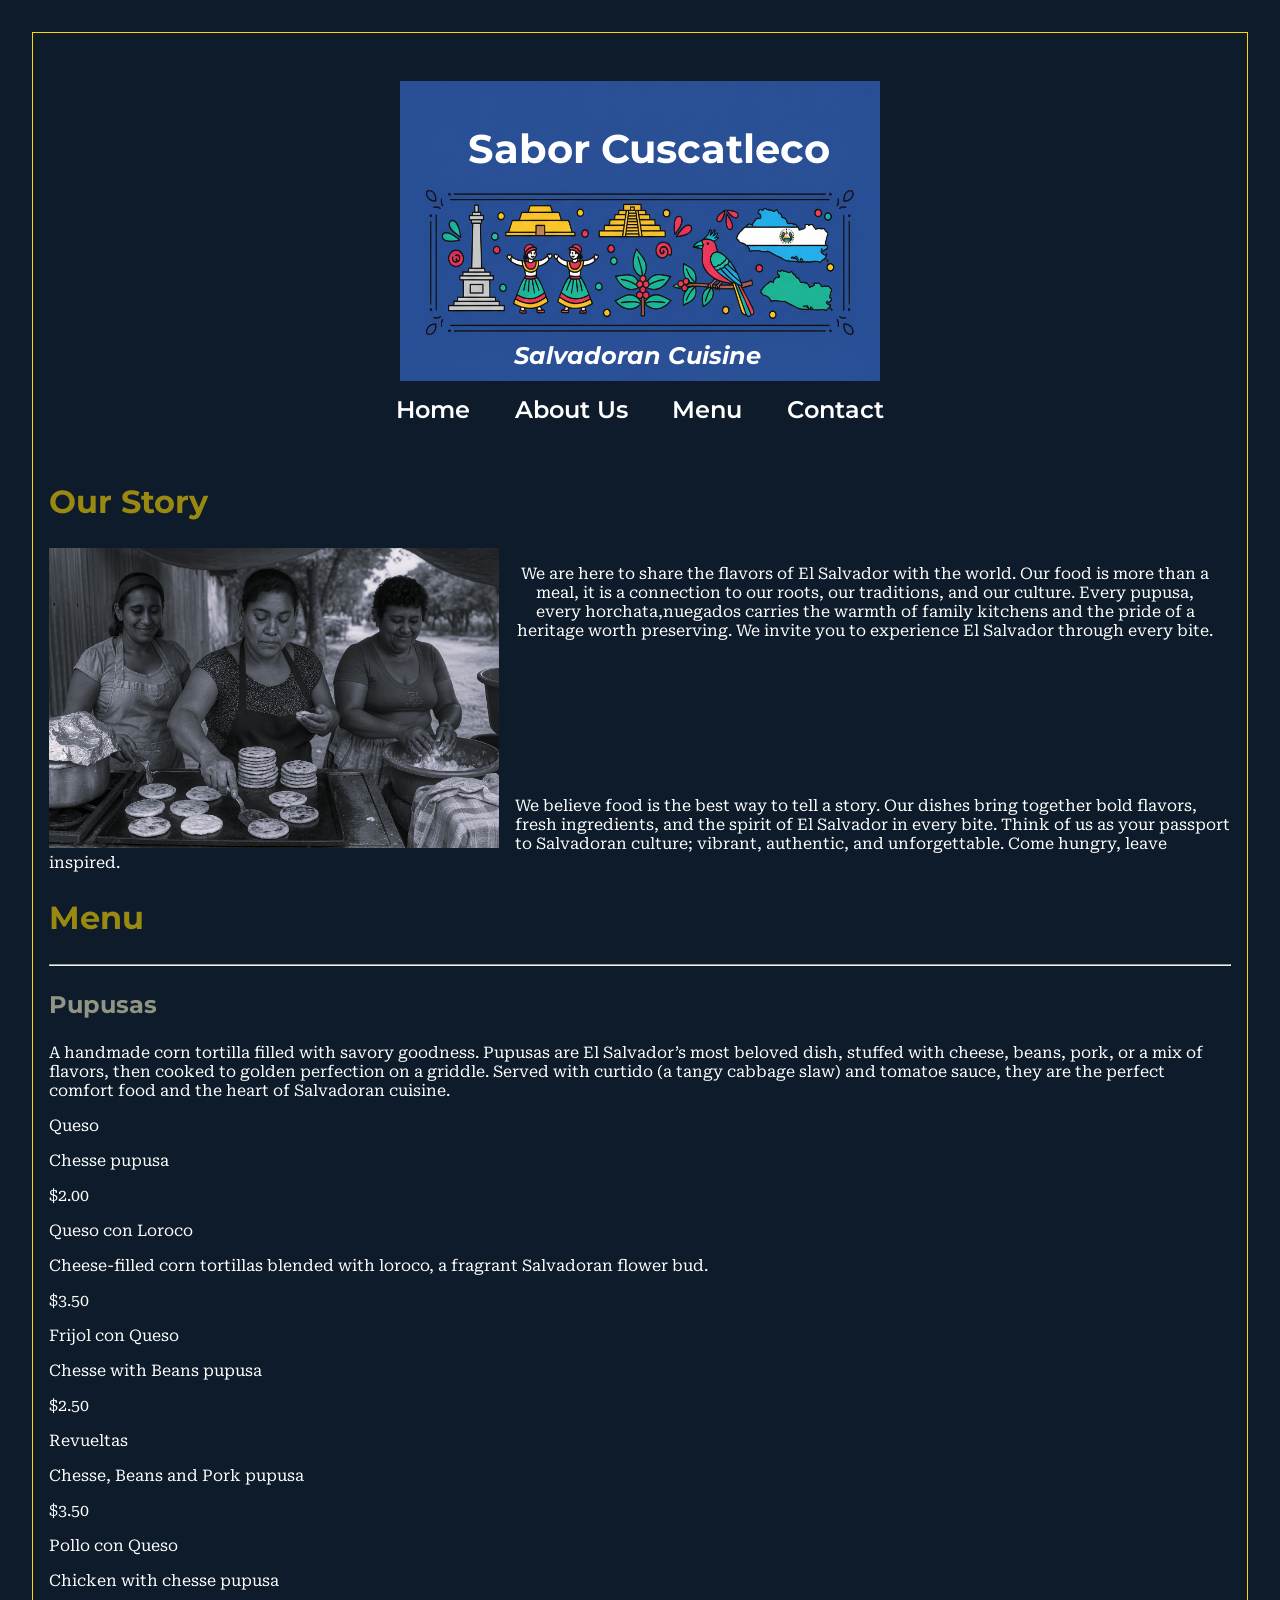
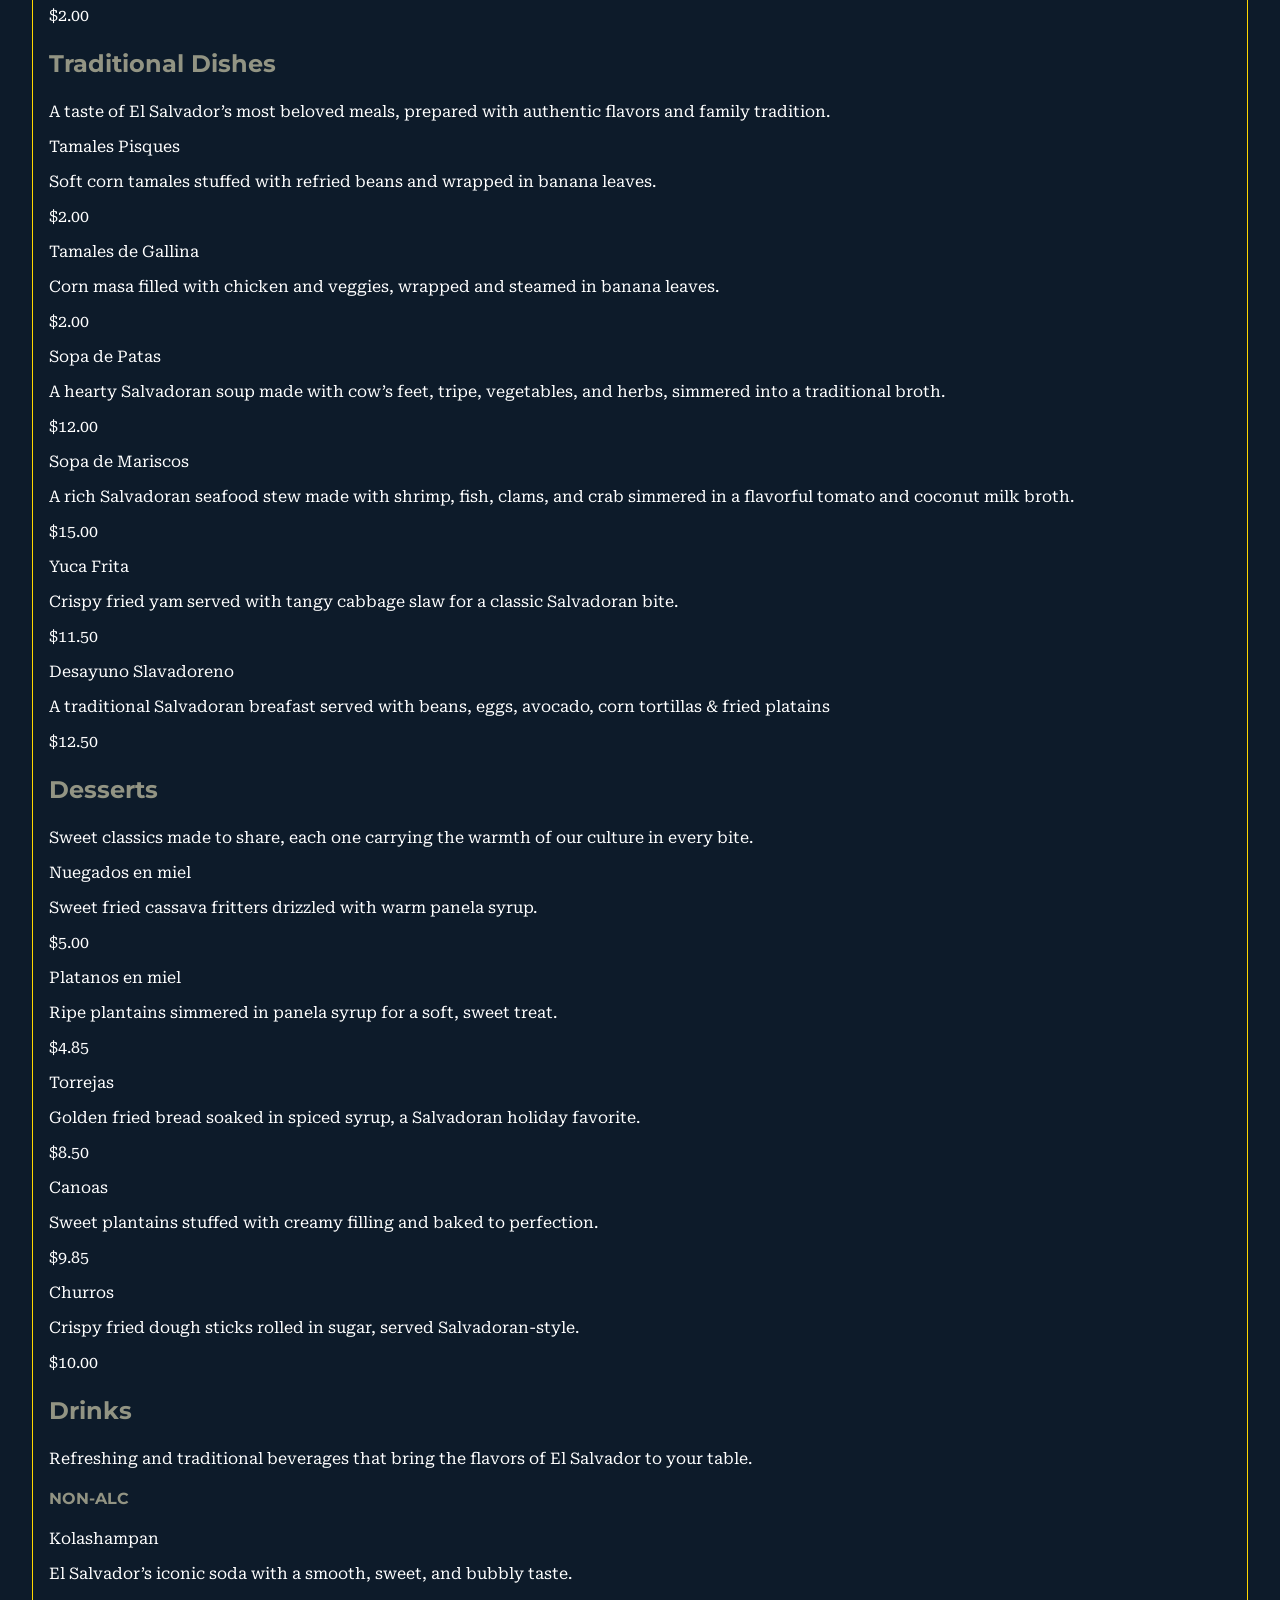
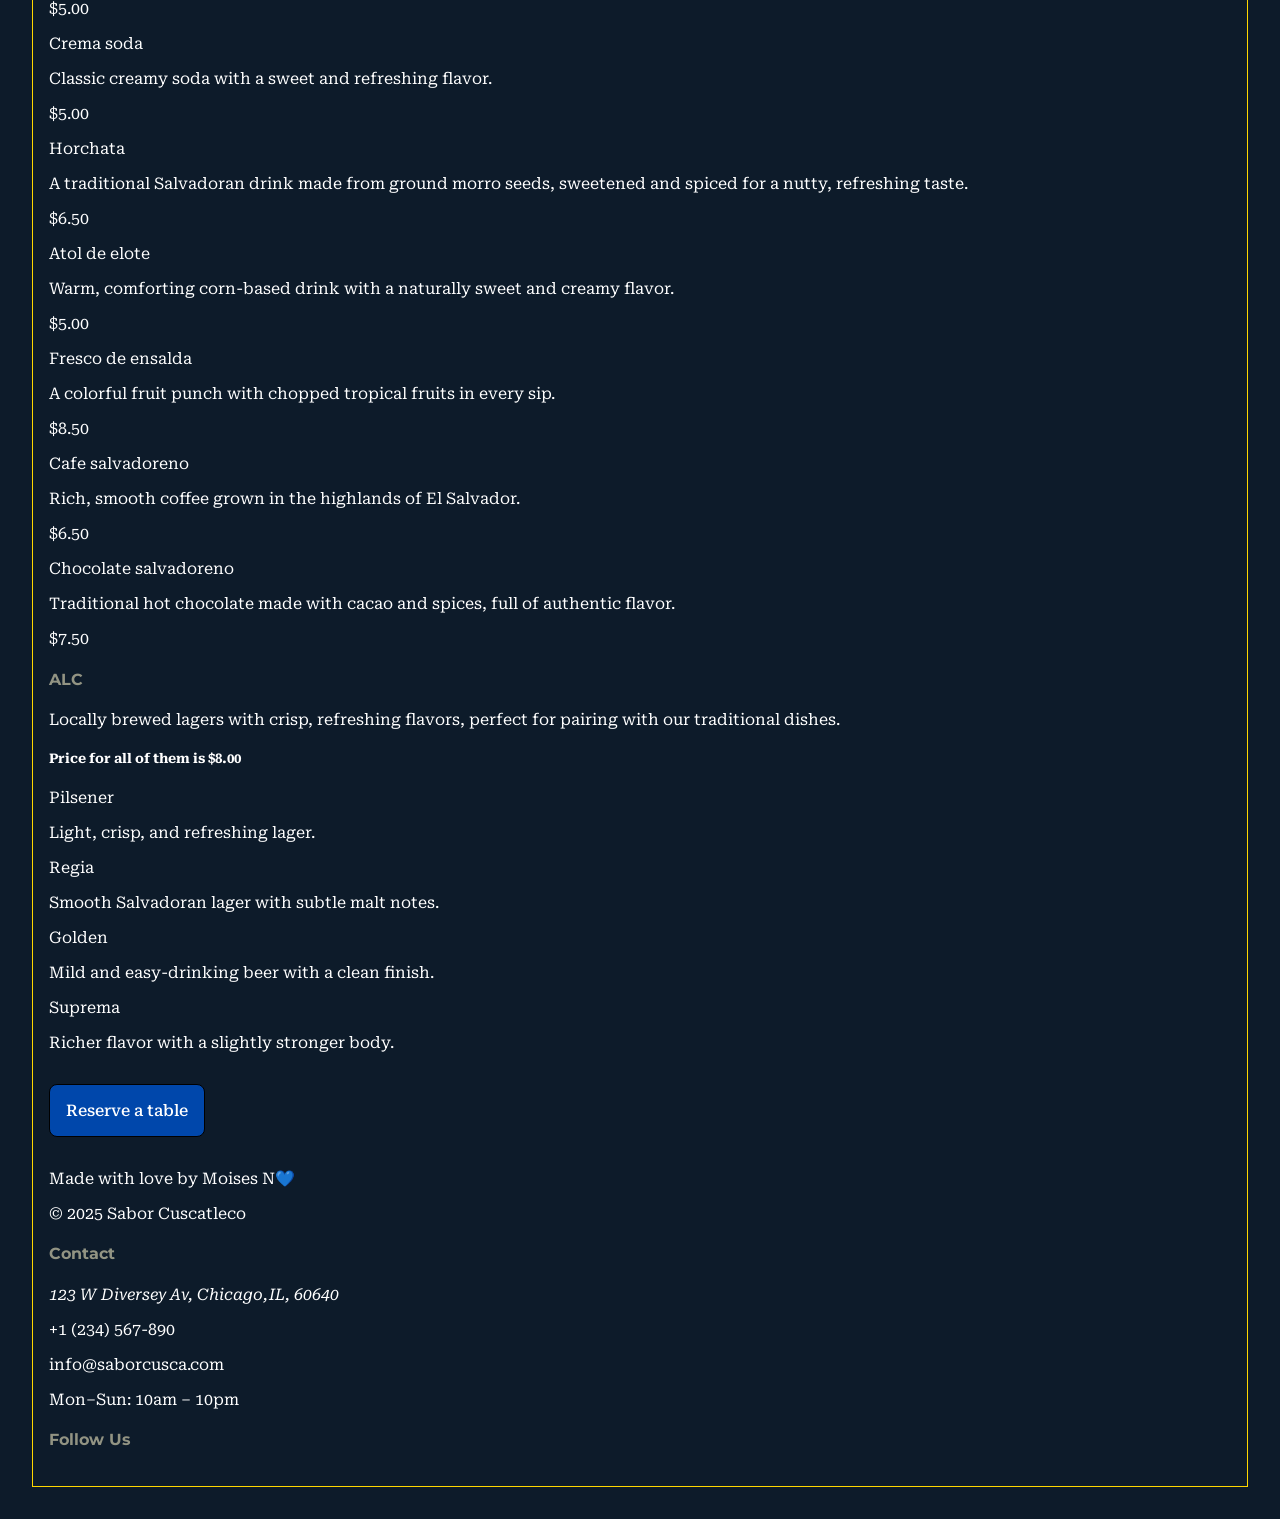
==== index.html @ 28a2294a "Styled border and changed heading colors and nav bar hover state." ====
<!DOCTYPE html>
<html lang="en">
  <head>
    <meta charset="UTF-8" />
    <meta name="viewport" content="width=device-width, initial-scale=1.0" />
    <title>Sabor Cuscatleco</title>
    <link rel="stylesheet" href="styles.css" />
    <link rel="icon" type="image/png" href="images/favicon.png" />
    <link rel="preconnect" href="https://fonts.googleapis.com" />
    <link rel="preconnect" href="https://fonts.gstatic.com" crossorigin />
    <link
      href="https://fonts.googleapis.com/css2?family=Montserrat:ital,wght@0,100..900;1,100..900&family=Roboto+Serif:ital,opsz,wght@0,8..144,100..900;1,8..144,100..900&display=swap"
      rel="stylesheet"
    />
  </head>
  <body>
    <div class="border">
      <header>
        <img src="images\motif.png" alt="img banner" class="main-pic" />
        <h1>Sabor Cuscatleco</h1>
        <h2><i>Salvadoran Cuisine</i></h2>
        <nav>
          <ul>
            <li><a href="#" class="nav-link">Home</a></li>
            <li><a href="#about-us" class="nav-link">About Us</a></li>

            <li><a href="#" class="nav-link">Menu</a></li>
            <li><a href="#" class="nav-link">Contact</a></li>
          </ul>
        </nav>
      </header>

      <main>
        <section id="about-us">
          <h2>Our Story</h2>
          <p class="left-p">
            We are here to share the flavors of El Salvador with the world. Our
            food is more than a meal, it is a connection to our roots, our
            traditions, and our culture. Every pupusa, every horchata,nuegados
            carries the warmth of family kitchens and the pride of a heritage
            worth preserving. We invite you to experience El Salvador through
            every bite.
          </p>
          <img
            src="images\pupuseras.png"
            alt="pupuseras"
            class="pupuseras-img"
          />
          <p>
            We believe food is the best way to tell a story. Our dishes bring
            together bold flavors, fresh ingredients, and the spirit of El
            Salvador in every bite. Think of us as your passport to Salvadoran
            culture; vibrant, authentic, and unforgettable. Come hungry, leave
            inspired.
          </p>
        </section>

        <section id="menu">
          <!--Menu container-->
          <h2>Menu</h2>
          <hr />

          <div id="pupusas">
            <h3>Pupusas</h3>
            <p>
              <!--Intro Description-->
              A handmade corn tortilla filled with savory goodness. Pupusas are
              El Salvador’s most beloved dish, stuffed with cheese, beans, pork,
              or a mix of flavors, then cooked to golden perfection on a
              griddle. Served with curtido (a tangy cabbage slaw) and tomatoe
              sauce, they are the perfect comfort food and the heart of
              Salvadoran cuisine.
            </p>
            <p class="flavor">Queso</p>
            <p class="description">Chesse pupusa</p>
            <p class="price">$2.00</p>
            <p class="flavor">Queso con Loroco</p>
            <p class="description">
              Cheese-filled corn tortillas blended with loroco, a fragrant
              Salvadoran flower bud.
            </p>
            <p class="price">$3.50</p>
            <p class="flavor">Frijol con Queso</p>
            <p class="description">Chesse with Beans pupusa</p>
            <p class="price">$2.50</p>
            <p class="flavor">Revueltas</p>
            <p class="description">Chesse, Beans and Pork pupusa</p>
            <p class="price">$3.50</p>
            <p class="flavor">Pollo con Queso</p>
            <p class="description">Chicken with chesse pupusa</p>
            <p class="price">$2.00</p>
          </div>

          <div id="dishes">
            <h3>Traditional Dishes</h3>
            <!--Intro Description-->
            <p>
              A taste of El Salvador’s most beloved meals, prepared with
              authentic flavors and family tradition.
            </p>

            <p class="flavor">Tamales Pisques</p>
            <p class="description">
              Soft corn tamales stuffed with refried beans and wrapped in banana
              leaves.
            </p>
            <p class="price">$2.00</p>
            <p class="flavor">Tamales de Gallina</p>
            <p class="description">
              Corn masa filled with chicken and veggies, wrapped and steamed in
              banana leaves.
            </p>
            <p class="price">$2.00</p>
            <p class="flavor">Sopa de Patas</p>
            <p class="description">
              A hearty Salvadoran soup made with cow’s feet, tripe, vegetables,
              and herbs, simmered into a traditional broth.
            </p>
            <p class="price">$12.00</p>
            <p class="flavor">Sopa de Mariscos</p>
            <p class="description">
              A rich Salvadoran seafood stew made with shrimp, fish, clams, and
              crab simmered in a flavorful tomato and coconut milk broth.
            </p>
            <p class="price">$15.00</p>
            <p class="flavor">Yuca Frita</p>
            <p class="description">
              Crispy fried yam served with tangy cabbage slaw for a classic
              Salvadoran bite.
            </p>
            <p class="price">$11.50</p>
            <p class="flavor">Desayuno Slavadoreno</p>
            <p class="description">
              A traditional Salvadoran breafast served with beans, eggs,
              avocado, corn tortillas &amp; fried platains
            </p>
            <p class="price">$12.50</p>
          </div>

          <div id="desserts">
            <h3>Desserts</h3>
            <!--Intro Description-->
            <p>
              Sweet classics made to share, each one carrying the warmth of our
              culture in every bite.
            </p>

            <p class="flavor">Nuegados en miel</p>
            <p class="description">
              Sweet fried cassava fritters drizzled with warm panela syrup.
            </p>
            <p class="price">$5.00</p>

            <p class="flavor">Platanos en miel</p>
            <p class="description">
              Ripe plantains simmered in panela syrup for a soft, sweet treat.
            </p>
            <p class="price">$4.85</p>

            <p class="flavor">Torrejas</p>
            <p class="description">
              Golden fried bread soaked in spiced syrup, a Salvadoran holiday
              favorite.
            </p>
            <p class="price">$8.50</p>

            <p class="flavor">Canoas</p>
            <p class="description">
              Sweet plantains stuffed with creamy filling and baked to
              perfection.
            </p>
            <p class="price">$9.85</p>

            <p class="flavor">Churros</p>
            <p class="description">
              Crispy fried dough sticks rolled in sugar, served
              Salvadoran-style.
            </p>
            <p class="price">$10.00</p>
          </div>
        </section>

        <section id="drinks">
          <h3>Drinks</h3>
          <!--Intro Description-->
          <p>
            Refreshing and traditional beverages that bring the flavors of El
            Salvador to your table.
          </p>

          <div id="non-alc">
            <h4>NON-ALC</h4>
            <p class="flavor">Kolashampan</p>
            <p class="description">
              El Salvador’s iconic soda with a smooth, sweet, and bubbly taste.
            </p>
            <p class="price">$5.00</p>

            <p class="flavor">Crema soda</p>
            <p class="description">
              Classic creamy soda with a sweet and refreshing flavor.
            </p>
            <p class="price">$5.00</p>

            <p class="flavor">Horchata</p>
            <p class="description">
              A traditional Salvadoran drink made from ground morro seeds,
              sweetened and spiced for a nutty, refreshing taste.
            </p>
            <p class="price">$6.50</p>

            <p class="flavor">Atol de elote</p>
            <p class="description">
              Warm, comforting corn-based drink with a naturally sweet and
              creamy flavor.
            </p>
            <p class="price">$5.00</p>

            <p class="flavor">Fresco de ensalda</p>
            <p class="description">
              A colorful fruit punch with chopped tropical fruits in every sip.
            </p>
            <p class="price">$8.50</p>

            <p class="flavor">Cafe salvadoreno</p>
            <p class="description">
              Rich, smooth coffee grown in the highlands of El Salvador.
            </p>
            <p class="price">$6.50</p>

            <p class="flavor">Chocolate salvadoreno</p>
            <p class="description">
              Traditional hot chocolate made with cacao and spices, full of
              authentic flavor.
            </p>
            <p class="price">$7.50</p>
          </div>

          <div id="alc">
            <h4>ALC</h4>
            <!--description-->
            <p>
              Locally brewed lagers with crisp, refreshing flavors, perfect for
              pairing with our traditional dishes.
            </p>
            <h5>Price for all of them is $8.00</h5>

            <p class="flavor">Pilsener</p>
            <p class="description">Light, crisp, and refreshing lager.</p>

            <p class="flavor">Regia</p>
            <p class="description">
              Smooth Salvadoran lager with subtle malt notes.
            </p>

            <p class="flavor">Golden</p>
            <p class="description">
              Mild and easy-drinking beer with a clean finish.
            </p>

            <p class="flavor">Suprema</p>
            <p class="description">
              Richer flavor with a slightly stronger body.
            </p>
          </div>
        </section>
        <a href="#" class="btn">Reserve a table</a>
      </main>
      <footer>
        <div id="footer-container">
          <!--Brand info-->
          <div class="brand">
            <p>Made with love by Moises N💙</p>
            <p>© 2025 Sabor Cuscatleco</p>
          </div>

          <!--Contact-->
          <div class="class">
            <h4>Contact</h4>
            <address>123 W Diversey Av, Chicago,IL, 60640</address>
            <p>+1 (234) 567-890</p>
            <p>info@saborcusca.com</p>
            <p>Mon–Sun: 10am – 10pm</p>
          </div>

          <!--Social media-->
          <h4>Follow Us</h4>
        </div>
      </footer>
    </div>
  </body>
</html>
---- styles.css ----
body,
html {
  margin: 0;
  padding: 0;
}

body {
  padding: 2rem 2rem;
  box-sizing: border-box;
  background-color: #0d1b2a;
  color: #fff;
  font-family: "Roboto Serif", "Times New Roman", Times, serif;
  font-weight: 400;
}
div.border {
  border: 1px solid gold;
  padding: 1rem 1rem;
}
/****Font sizing*****/
h1,
h2,
h3,
h4,
header {
  font-family: "Montserrat", Arial, Helvetica, sans-serif;
  font-weight: 700;
}

h1 {
  font-size: 2.5rem;
}
h2 {
  font-size: 2rem;
}
main h2 {
  color: rgba(255, 217, 0, 0.582);
}
h3 {
  font-size: 1.5rem;
  color: rgba(243, 236, 197, 0.582);
}
h4 {
  color: rgba(243, 236, 197, 0.582);
}

/* header container styles*/

header {
  max-width: fit-content;
  border-radius: 0.5rem;
  padding: 1rem 1rem;
  font-weight: 600;
  text-align: center;
  margin: 1rem auto;
  position: relative;
}

header img.main-pic {
  max-width: 90%;
  height: 300px;
}

header h1 {
  position: absolute;
  top: 2rem;
  left: 6.9rem;
}
header h2 {
  position: absolute;
  top: 16rem;
  left: 9.8rem;
  font-size: 1.5rem;
}

/*** Nav styles********/
nav ul {
  list-style: none;
  margin-top: 0.6rem;
  padding: 0;
  display: flex;
  justify-content: space-around;
}

nav a {
  text-decoration: none;
  color: #fff;
  cursor: pointer;
  font-weight: 600;
  font-size: 1.5rem;
  transition: 0.5s; /*****parameter, time******/
}

nav a:hover {
  border: 0.2rem solid rgba(255, 217, 0, 0.582);
  padding: 0.5rem;
  border-radius: 5rem;
}

/*************P styling********************/
p.left-p {
  display: inline-block;
  text-align: center;
  justify-content: center;
  width: 700px;
  height: 200px;
}

img.pupuseras-img {
  max-width: 90%;
  height: 300px;
  float: left;
  margin-right: 1rem;
}

/***Reserve table btn styles*****/

.btn {
  display: inline-block;
  text-decoration: none;
  color: #fff;
  cursor: pointer;
  background-color: rgb(0, 71, 171);
  border: 1px solid black;
  padding: 1rem 1rem;
  font-weight: 500;
  border-radius: 0.5rem;
  margin: 1rem auto;
}

.btn:hover {
  background-color: rgba(255, 217, 0, 0.582);
  color: black;
}
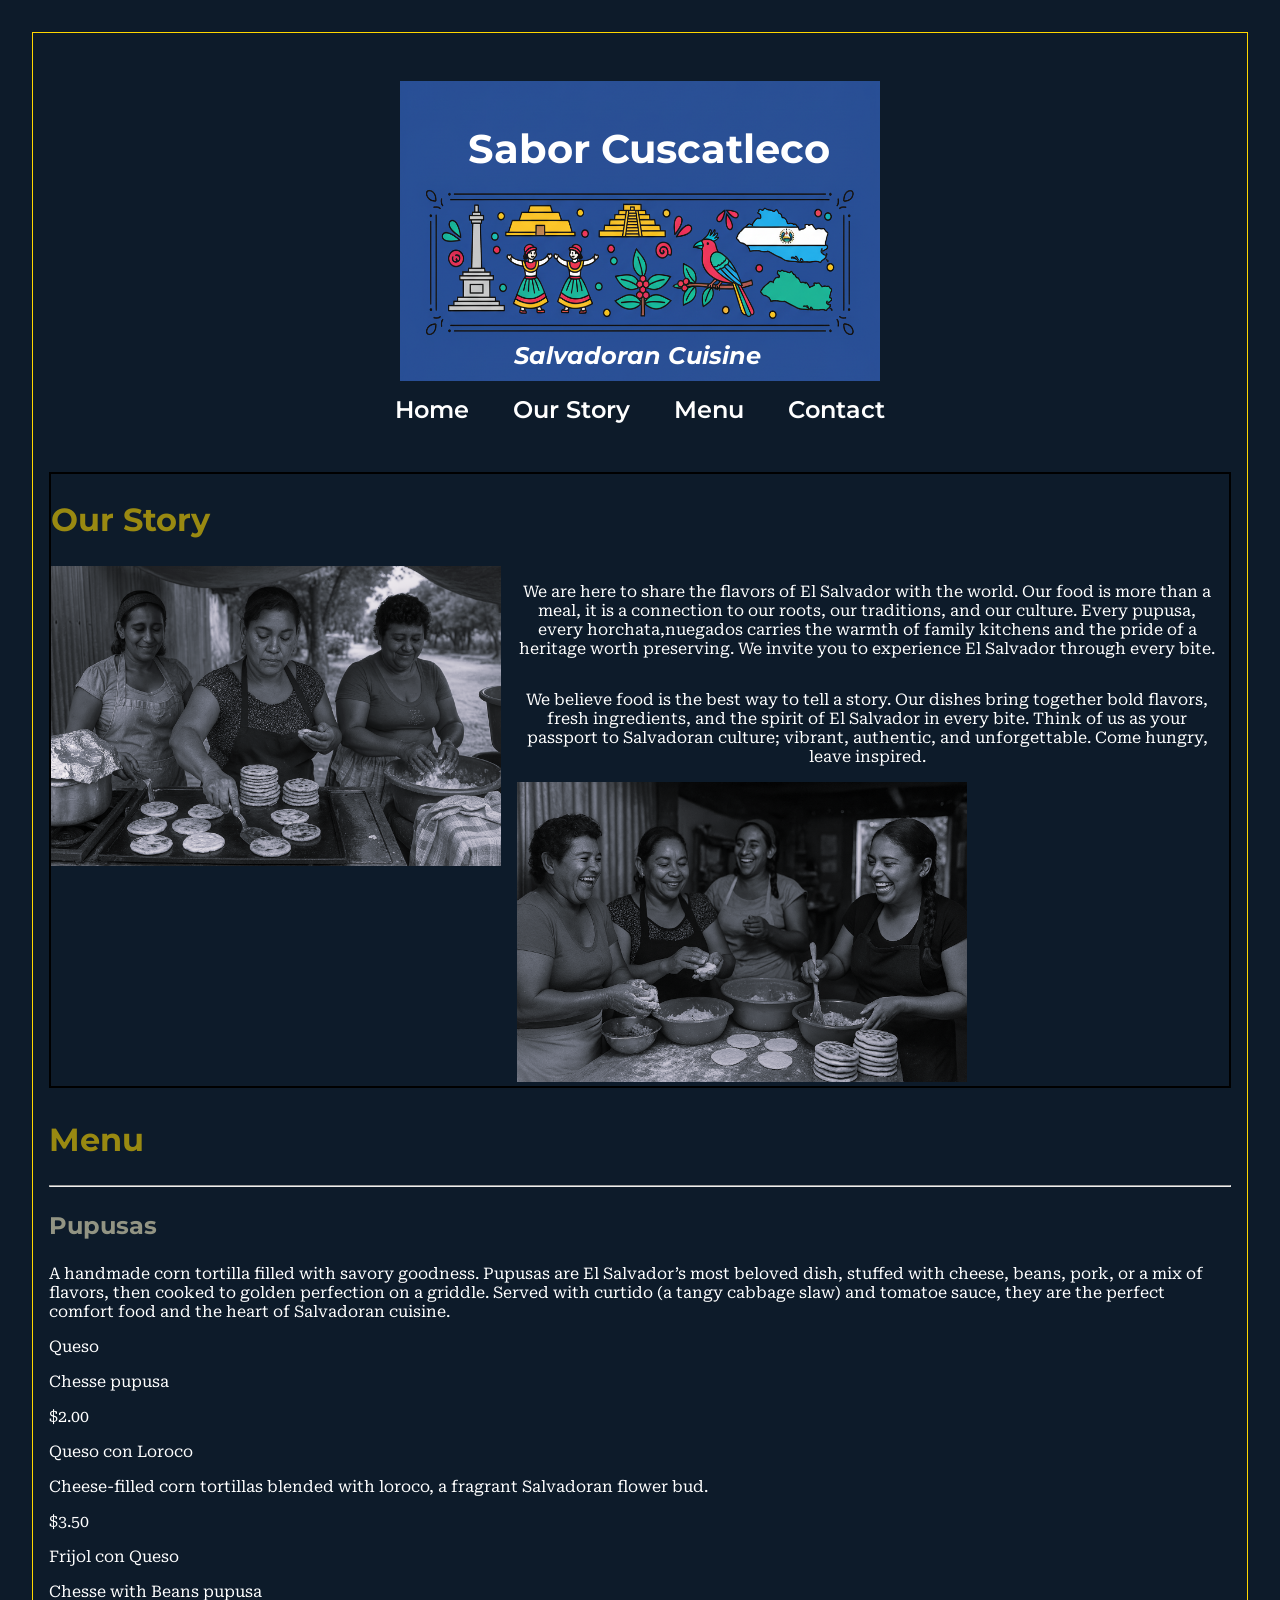
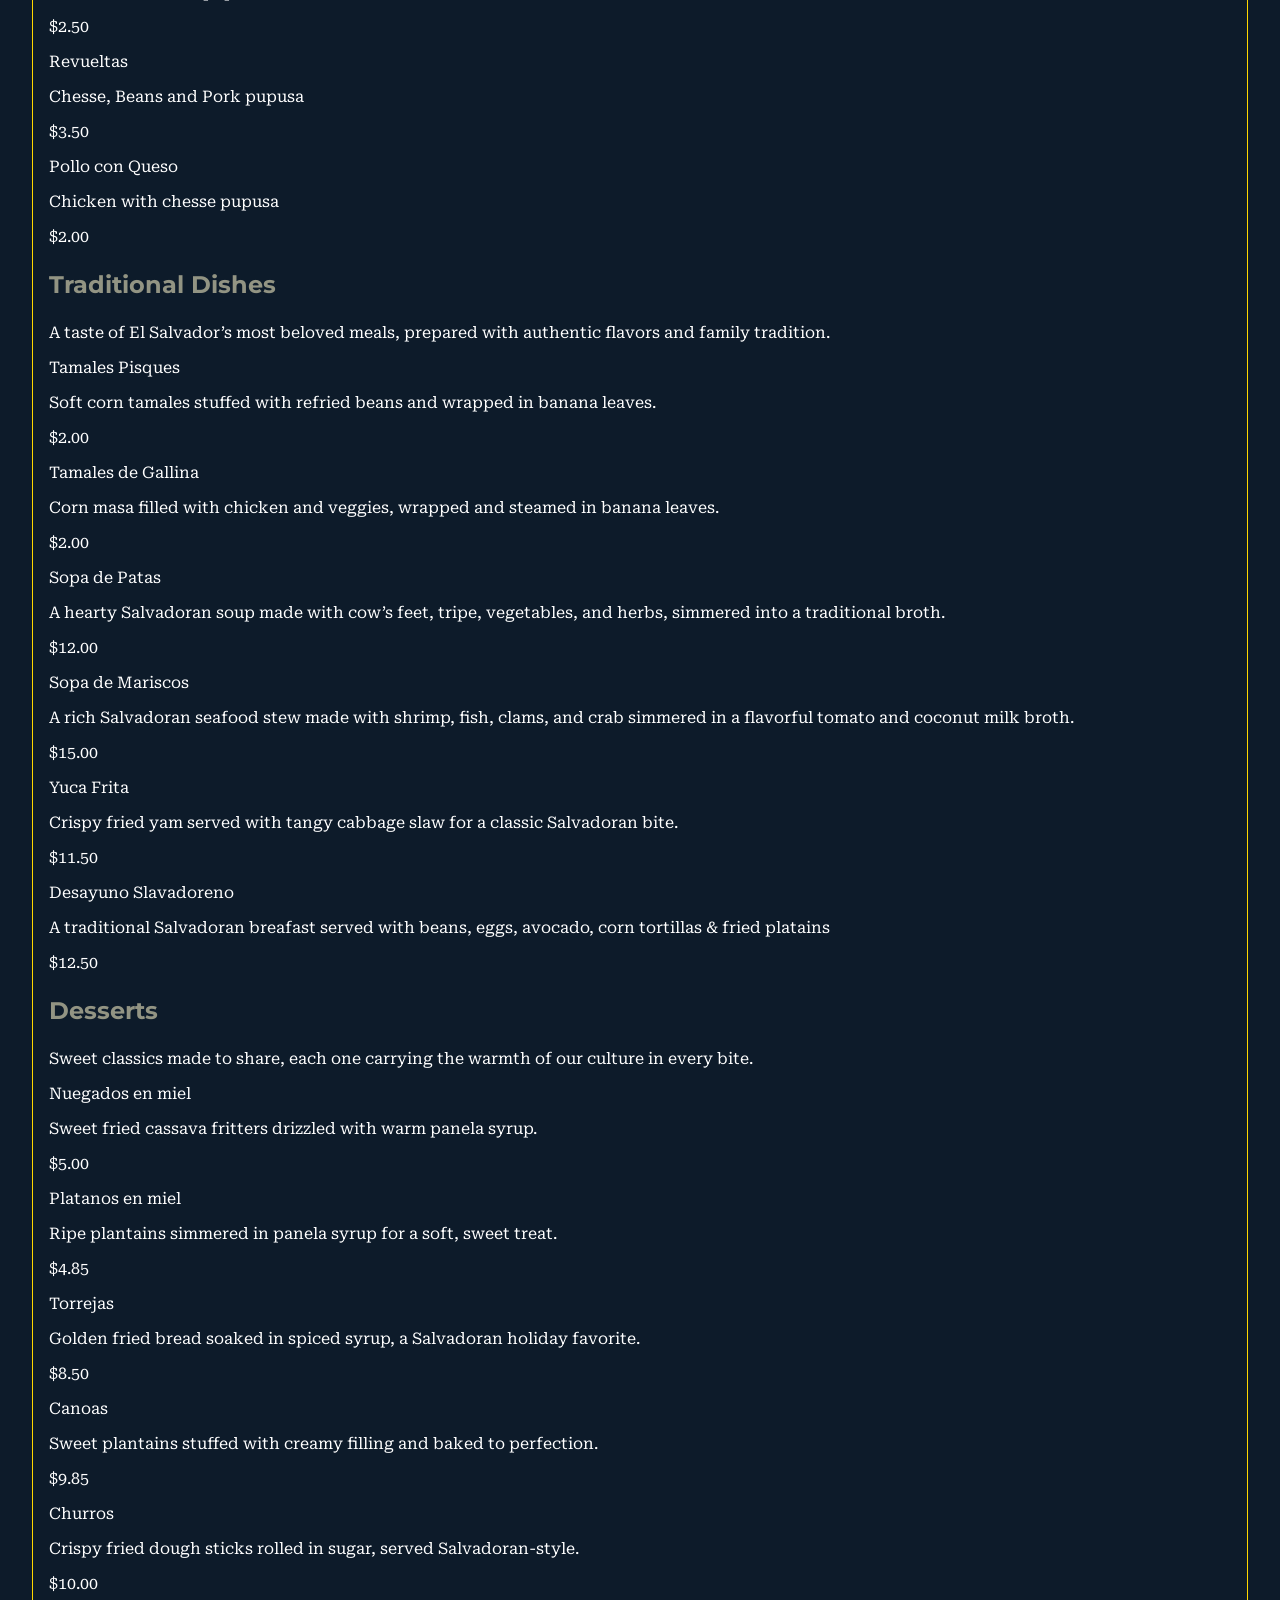
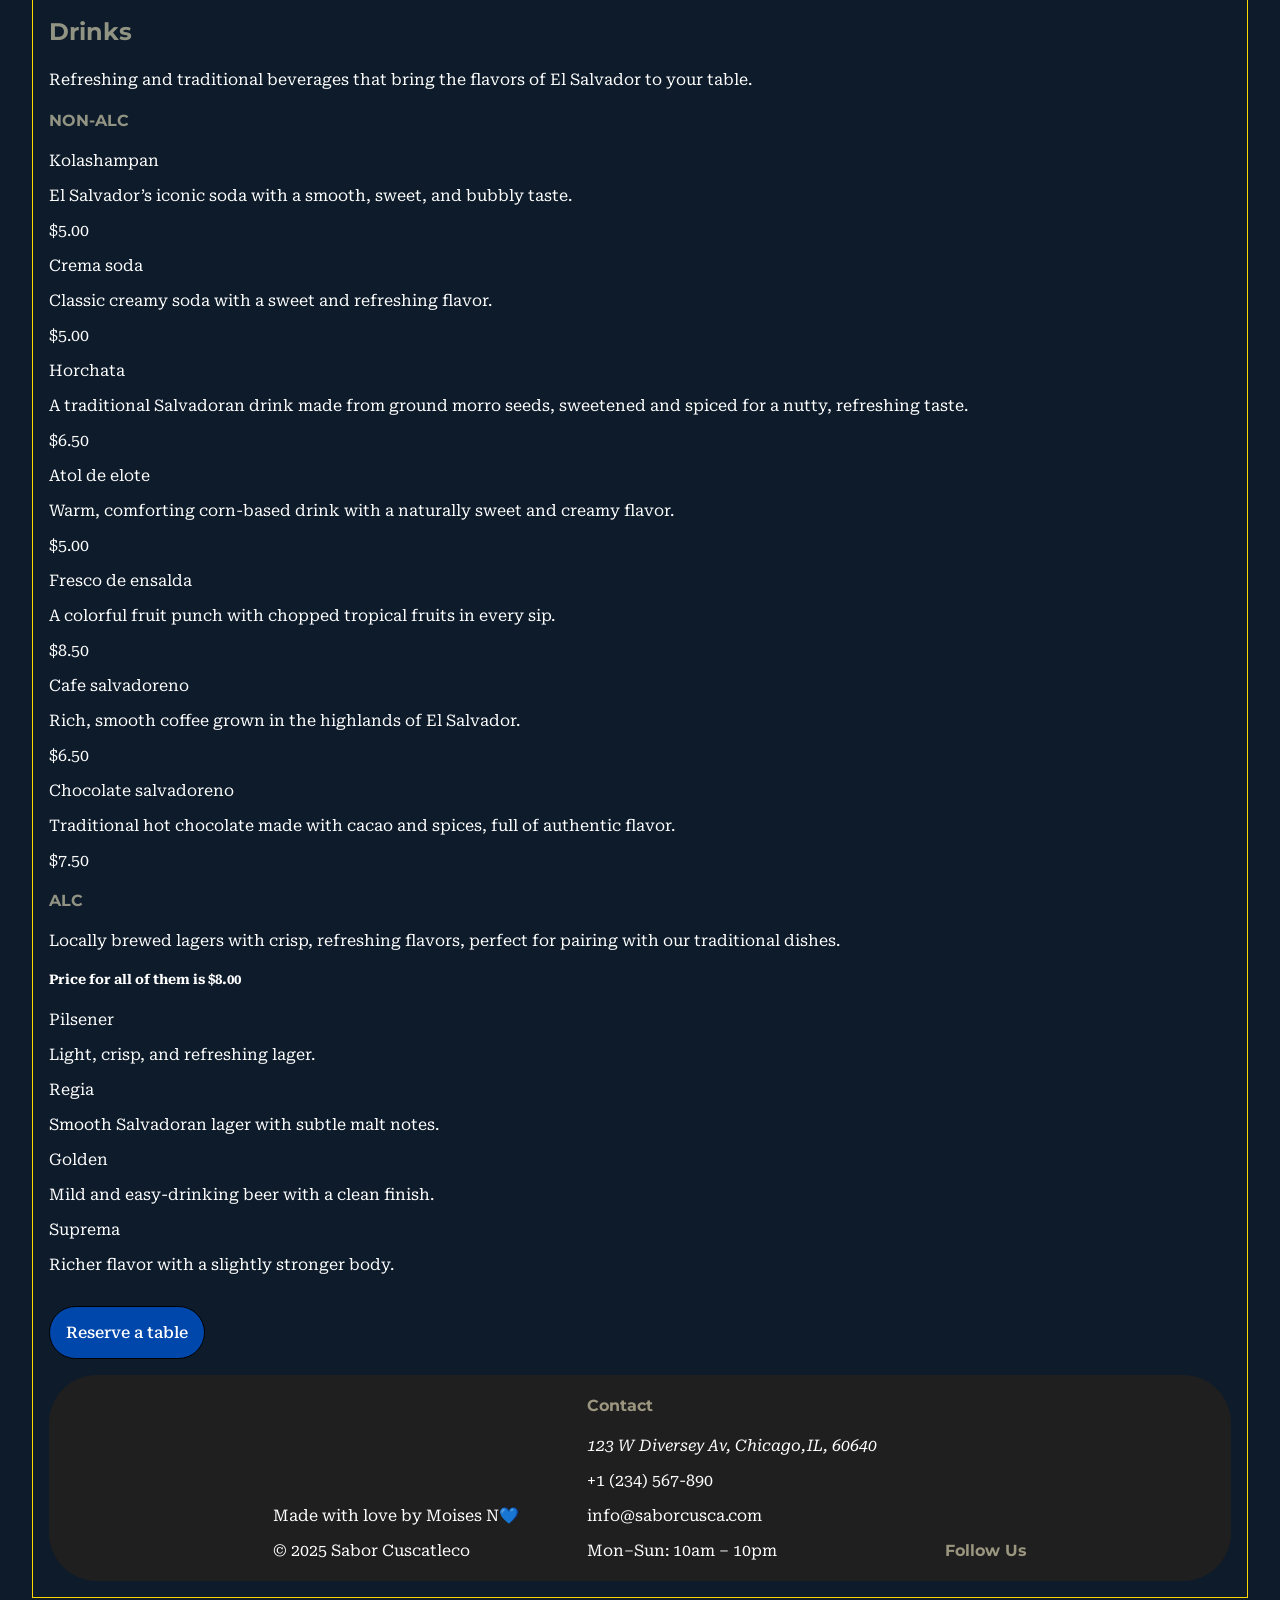
==== commit 84589652: "styled footer section" ====
--- a/index.html
+++ b/index.html
@@ -22,10 +22,10 @@
         <nav>
           <ul>
             <li><a href="#" class="nav-link">Home</a></li>
-            <li><a href="#about-us" class="nav-link">About Us</a></li>
-
-            <li><a href="#" class="nav-link">Menu</a></li>
-            <li><a href="#" class="nav-link">Contact</a></li>
+            <li><a href="#about-us" class="nav-link">Our Story</a></li>
+
+            <li><a href="#menu" class="nav-link">Menu</a></li>
+            <li><a href="#footer-container" class="nav-link">Contact</a></li>
           </ul>
         </nav>
       </header>
@@ -46,13 +46,18 @@
             alt="pupuseras"
             class="pupuseras-img"
           />
-          <p>
+          <p class="right-p">
             We believe food is the best way to tell a story. Our dishes bring
             together bold flavors, fresh ingredients, and the spirit of El
             Salvador in every bite. Think of us as your passport to Salvadoran
             culture; vibrant, authentic, and unforgettable. Come hungry, leave
             inspired.
           </p>
+          <img
+            src="images\pupuseras-2.png"
+            alt="Behind scenes"
+            class="pupuseras-2"
+          />
         </section>
 
         <section id="menu">
@@ -267,23 +272,23 @@
         <a href="#" class="btn">Reserve a table</a>
       </main>
       <footer>
-        <div id="footer-container">
-          <!--Brand info-->
-          <div class="brand">
-            <p>Made with love by Moises N💙</p>
-            <p>© 2025 Sabor Cuscatleco</p>
-          </div>
-
-          <!--Contact-->
-          <div class="class">
-            <h4>Contact</h4>
-            <address>123 W Diversey Av, Chicago,IL, 60640</address>
-            <p>+1 (234) 567-890</p>
-            <p>info@saborcusca.com</p>
-            <p>Mon–Sun: 10am – 10pm</p>
-          </div>
-
-          <!--Social media-->
+        <!--Brand info-->
+        <div class="col">
+          <p>Made with love by Moises N💙</p>
+          <p>© 2025 Sabor Cuscatleco</p>
+        </div>
+
+        <!--Contact-->
+        <div class="col">
+          <h4>Contact</h4>
+          <address>123 W Diversey Av, Chicago,IL, 60640</address>
+          <p>+1 (234) 567-890</p>
+          <p>info@saborcusca.com</p>
+          <p>Mon–Sun: 10am – 10pm</p>
+        </div>
+
+        <!--Social media-->
+        <div class="col">
           <h4>Follow Us</h4>
         </div>
       </footer>
--- a/styles.css
+++ b/styles.css
@@ -97,18 +97,35 @@
 }
 
 /*************P styling********************/
+#about-us {
+  border: 2px solid black;
+  margin-bottom: 2rem;
+}
 p.left-p {
   display: inline-block;
   text-align: center;
   justify-content: center;
   width: 700px;
-  height: 200px;
 }
 
 img.pupuseras-img {
   max-width: 90%;
   height: 300px;
   float: left;
+  margin-right: 1rem;
+}
+
+p.right-p {
+  display: inline-block;
+  text-align: center;
+  justify-content: center;
+  width: 700px;
+}
+
+img.pupuseras-2 {
+  max-width: 90%;
+  height: 300px;
+  clear: left;
   margin-right: 1rem;
 }
 
@@ -123,7 +140,7 @@
   border: 1px solid black;
   padding: 1rem 1rem;
   font-weight: 500;
-  border-radius: 0.5rem;
+  border-radius: 3rem;
   margin: 1rem auto;
 }
 
@@ -131,3 +148,20 @@
   background-color: rgba(255, 217, 0, 0.582);
   color: black;
 }
+
+/***********Footer****************/
+footer {
+  background-color: #201f1f;
+  border-radius: 3rem;
+}
+
+div.col {
+  display: inline-block;
+  margin: 0 2rem;
+  position: relative;
+  left: 12rem;
+}
+
+div.col h4 {
+  color: (255, 217, 0, 0.582);
+}
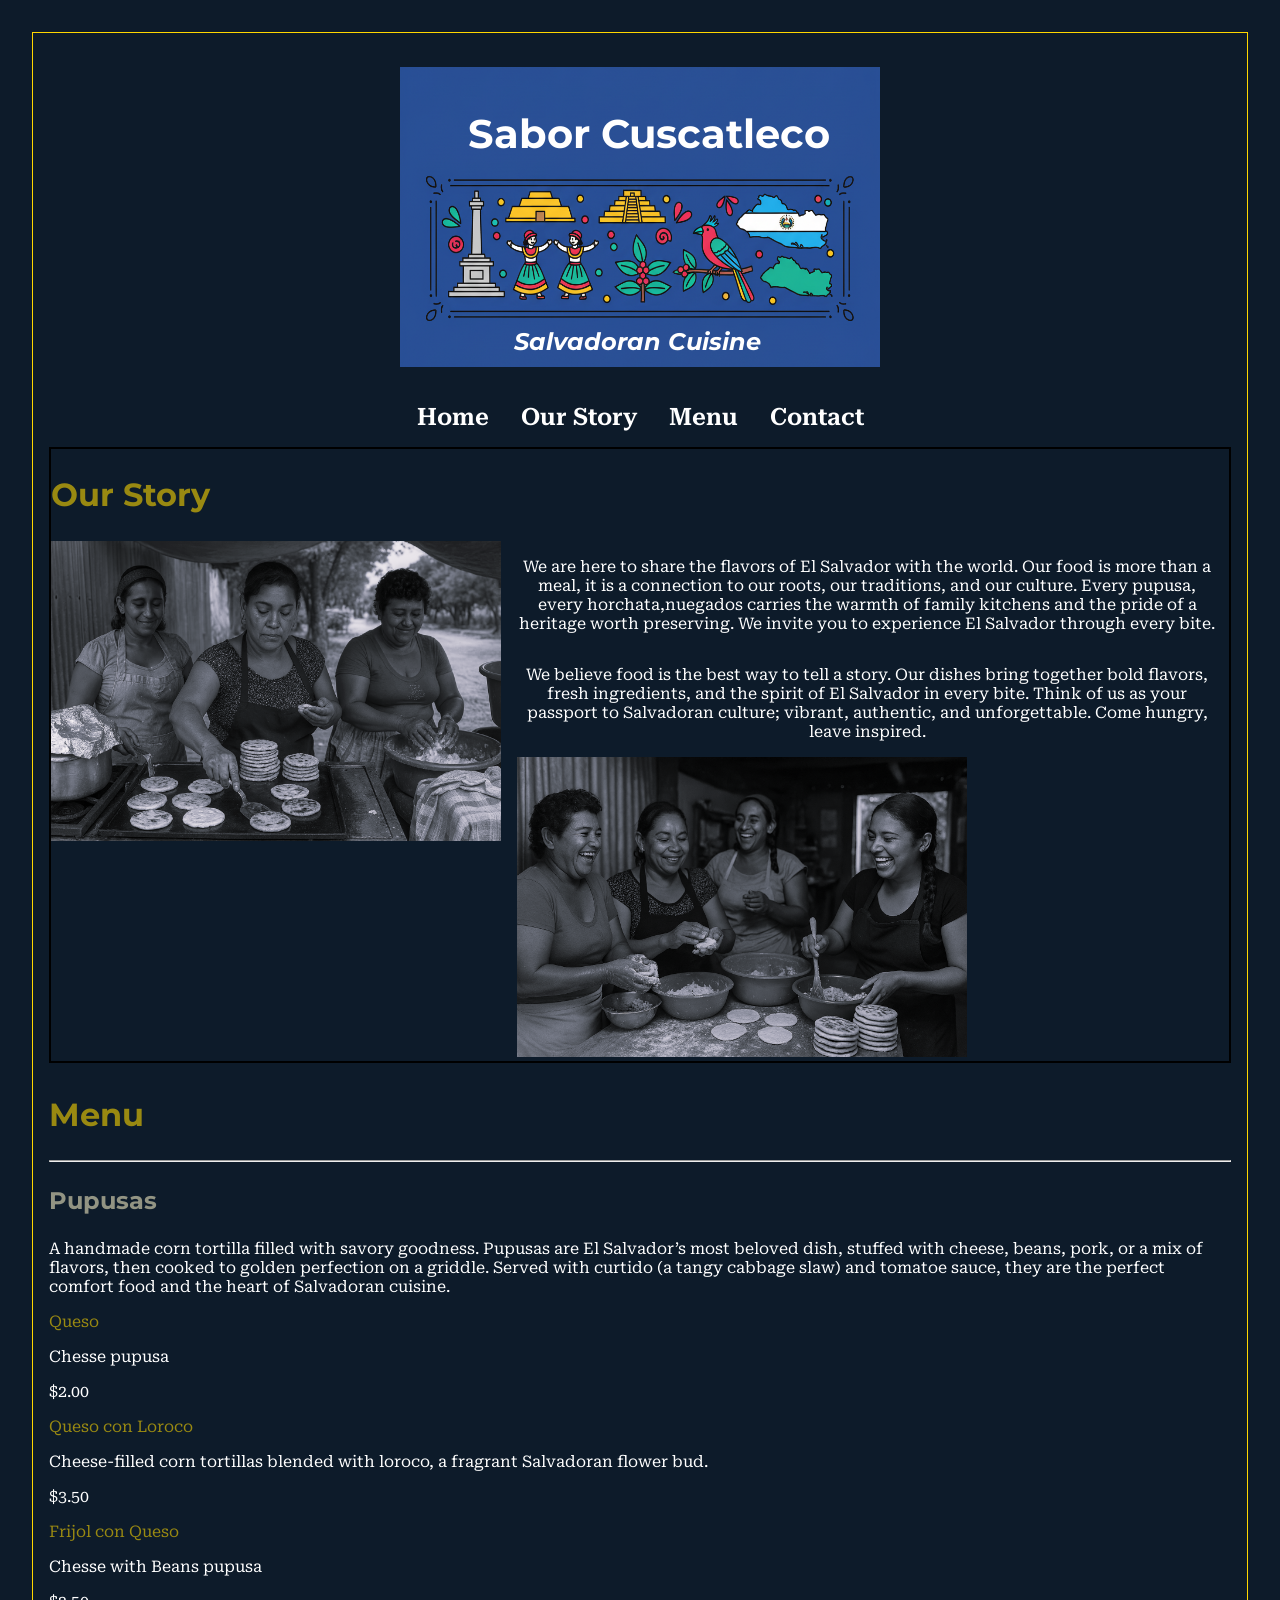
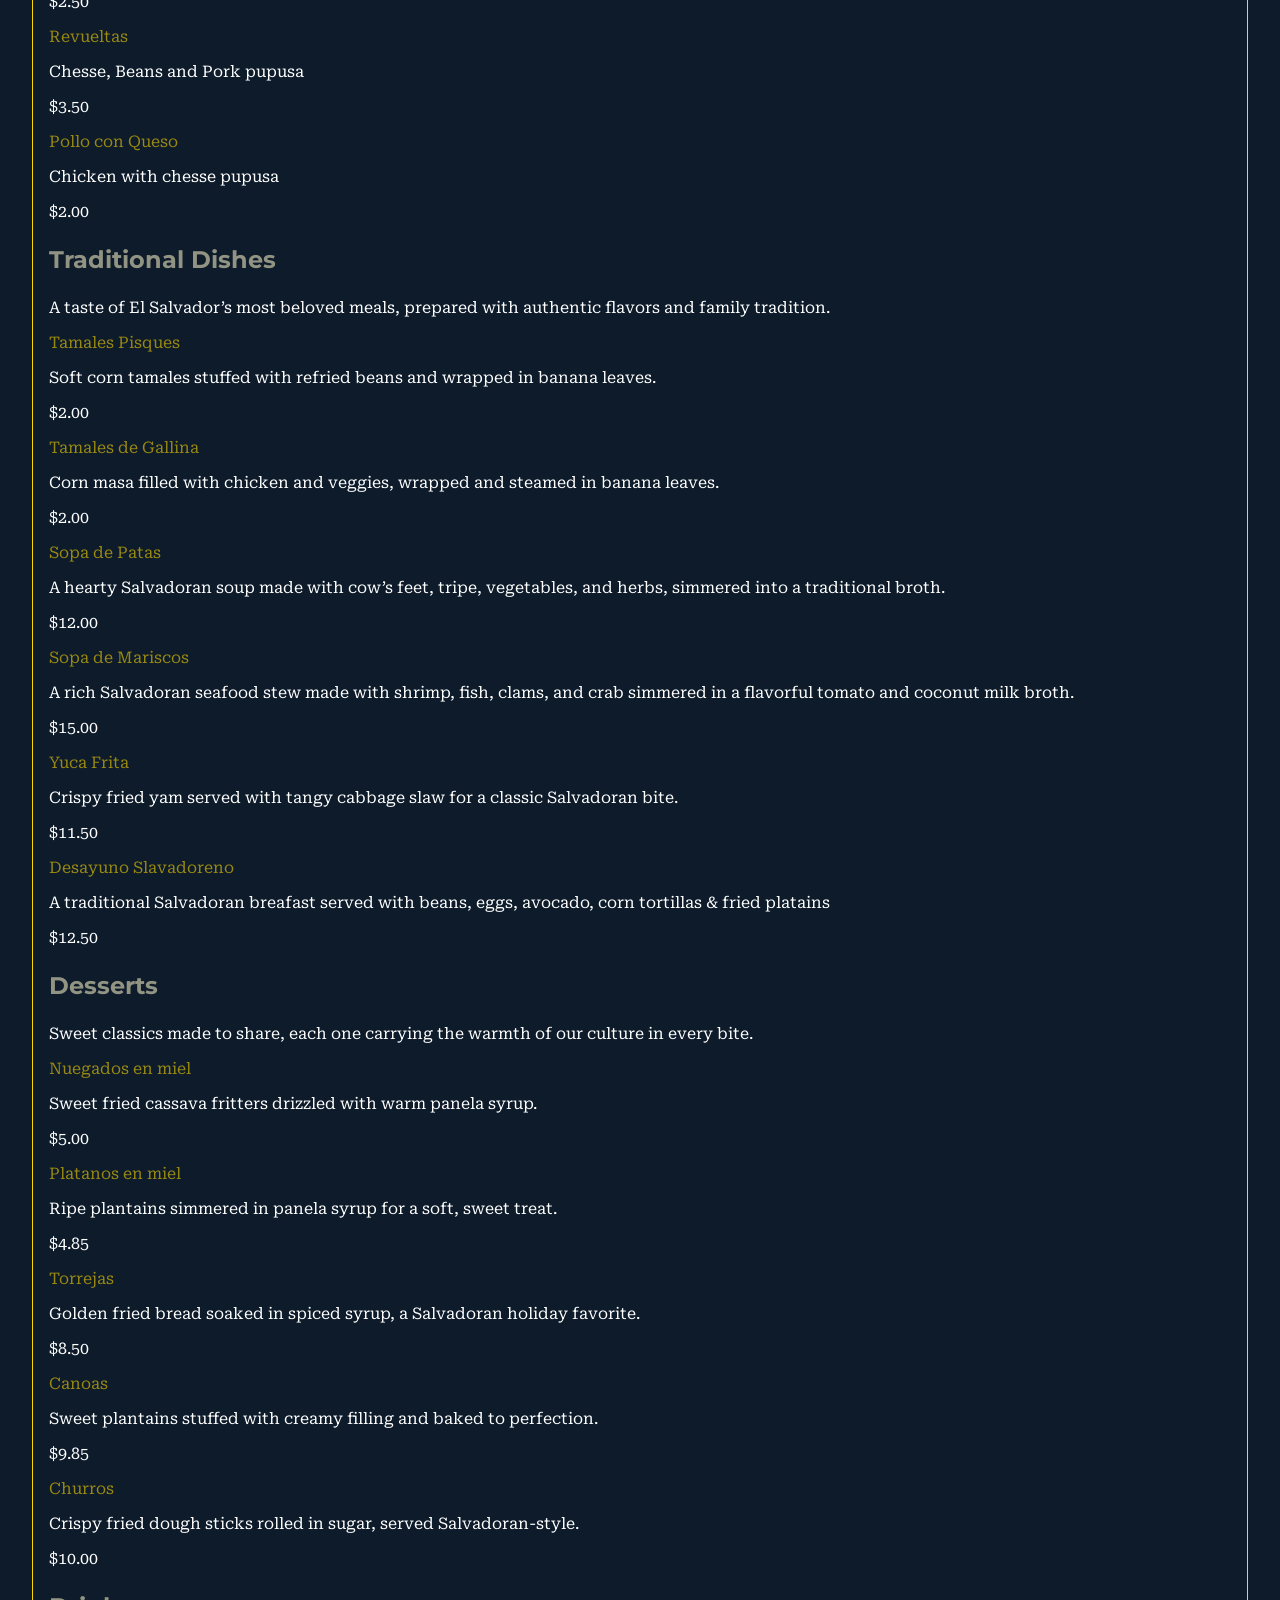
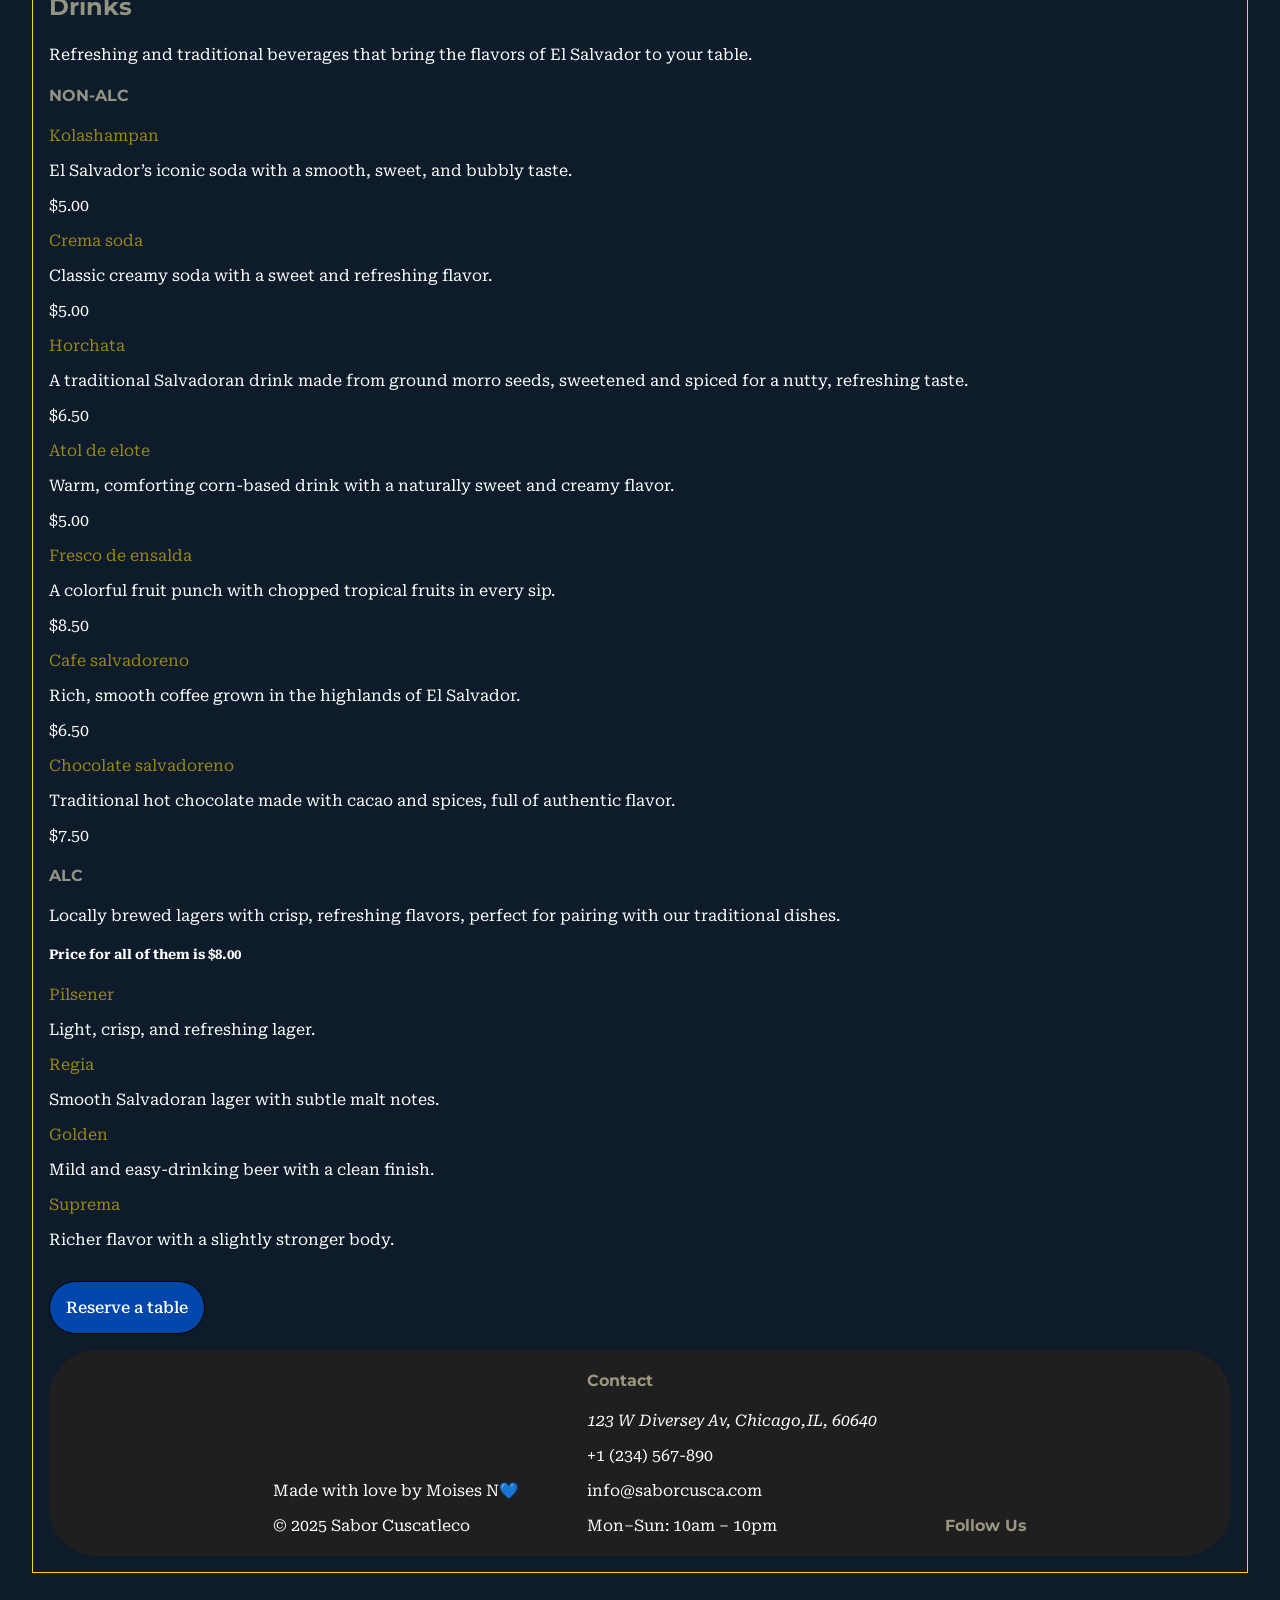
==== commit 609d9795: "updated heading colors, amd nav bar sticky position" ====
--- a/index.html
+++ b/index.html
@@ -19,17 +19,16 @@
         <img src="images\motif.png" alt="img banner" class="main-pic" />
         <h1>Sabor Cuscatleco</h1>
         <h2><i>Salvadoran Cuisine</i></h2>
-        <nav>
-          <ul>
-            <li><a href="#" class="nav-link">Home</a></li>
-            <li><a href="#about-us" class="nav-link">Our Story</a></li>
-
-            <li><a href="#menu" class="nav-link">Menu</a></li>
-            <li><a href="#footer-container" class="nav-link">Contact</a></li>
-          </ul>
-        </nav>
       </header>
-
+      <nav>
+        <ul>
+          <li><a href="#" class="nav-link">Home</a></li>
+          <li><a href="#about-us" class="nav-link">Our Story</a></li>
+
+          <li><a href="#menu" class="nav-link">Menu</a></li>
+          <li><a href="#footer-container" class="nav-link">Contact</a></li>
+        </ul>
+      </nav>
       <main>
         <section id="about-us">
           <h2>Our Story</h2>
@@ -272,24 +271,26 @@
         <a href="#" class="btn">Reserve a table</a>
       </main>
       <footer>
-        <!--Brand info-->
-        <div class="col">
-          <p>Made with love by Moises N💙</p>
-          <p>© 2025 Sabor Cuscatleco</p>
-        </div>
-
-        <!--Contact-->
-        <div class="col">
-          <h4>Contact</h4>
-          <address>123 W Diversey Av, Chicago,IL, 60640</address>
-          <p>+1 (234) 567-890</p>
-          <p>info@saborcusca.com</p>
-          <p>Mon–Sun: 10am – 10pm</p>
-        </div>
-
-        <!--Social media-->
-        <div class="col">
-          <h4>Follow Us</h4>
+        <div id="footer-container">
+          <!--Brand info-->
+          <div class="col">
+            <p>Made with love by Moises N💙</p>
+            <p>© 2025 Sabor Cuscatleco</p>
+          </div>
+
+          <!--Contact-->
+          <div class="col">
+            <h4>Contact</h4>
+            <address>123 W Diversey Av, Chicago,IL, 60640</address>
+            <p>+1 (234) 567-890</p>
+            <p>info@saborcusca.com</p>
+            <p>Mon–Sun: 10am – 10pm</p>
+          </div>
+
+          <!--Social media-->
+          <div class="col">
+            <h4>Follow Us</h4>
+          </div>
         </div>
       </footer>
     </div>
--- a/styles.css
+++ b/styles.css
@@ -42,6 +42,9 @@
 h4 {
   color: rgba(243, 236, 197, 0.582);
 }
+p.flavor {
+  color: rgba(255, 217, 0, 0.582);
+}
 
 /* header container styles*/
 
@@ -51,7 +54,7 @@
   padding: 1rem 1rem;
   font-weight: 600;
   text-align: center;
-  margin: 1rem auto;
+  margin: 0.1rem auto;
   position: relative;
 }
 
@@ -73,12 +76,20 @@
 }
 
 /*** Nav styles********/
+/* Make nav sticky */
+nav {
+  position: sticky;
+  top: 0;
+  z-index: 1000;
+  background-color: #0d1b2a;
+}
+
 nav ul {
   list-style: none;
-  margin-top: 0.6rem;
   padding: 0;
   display: flex;
-  justify-content: space-around;
+  justify-content: center;
+  gap: 2rem;
 }
 
 nav a {
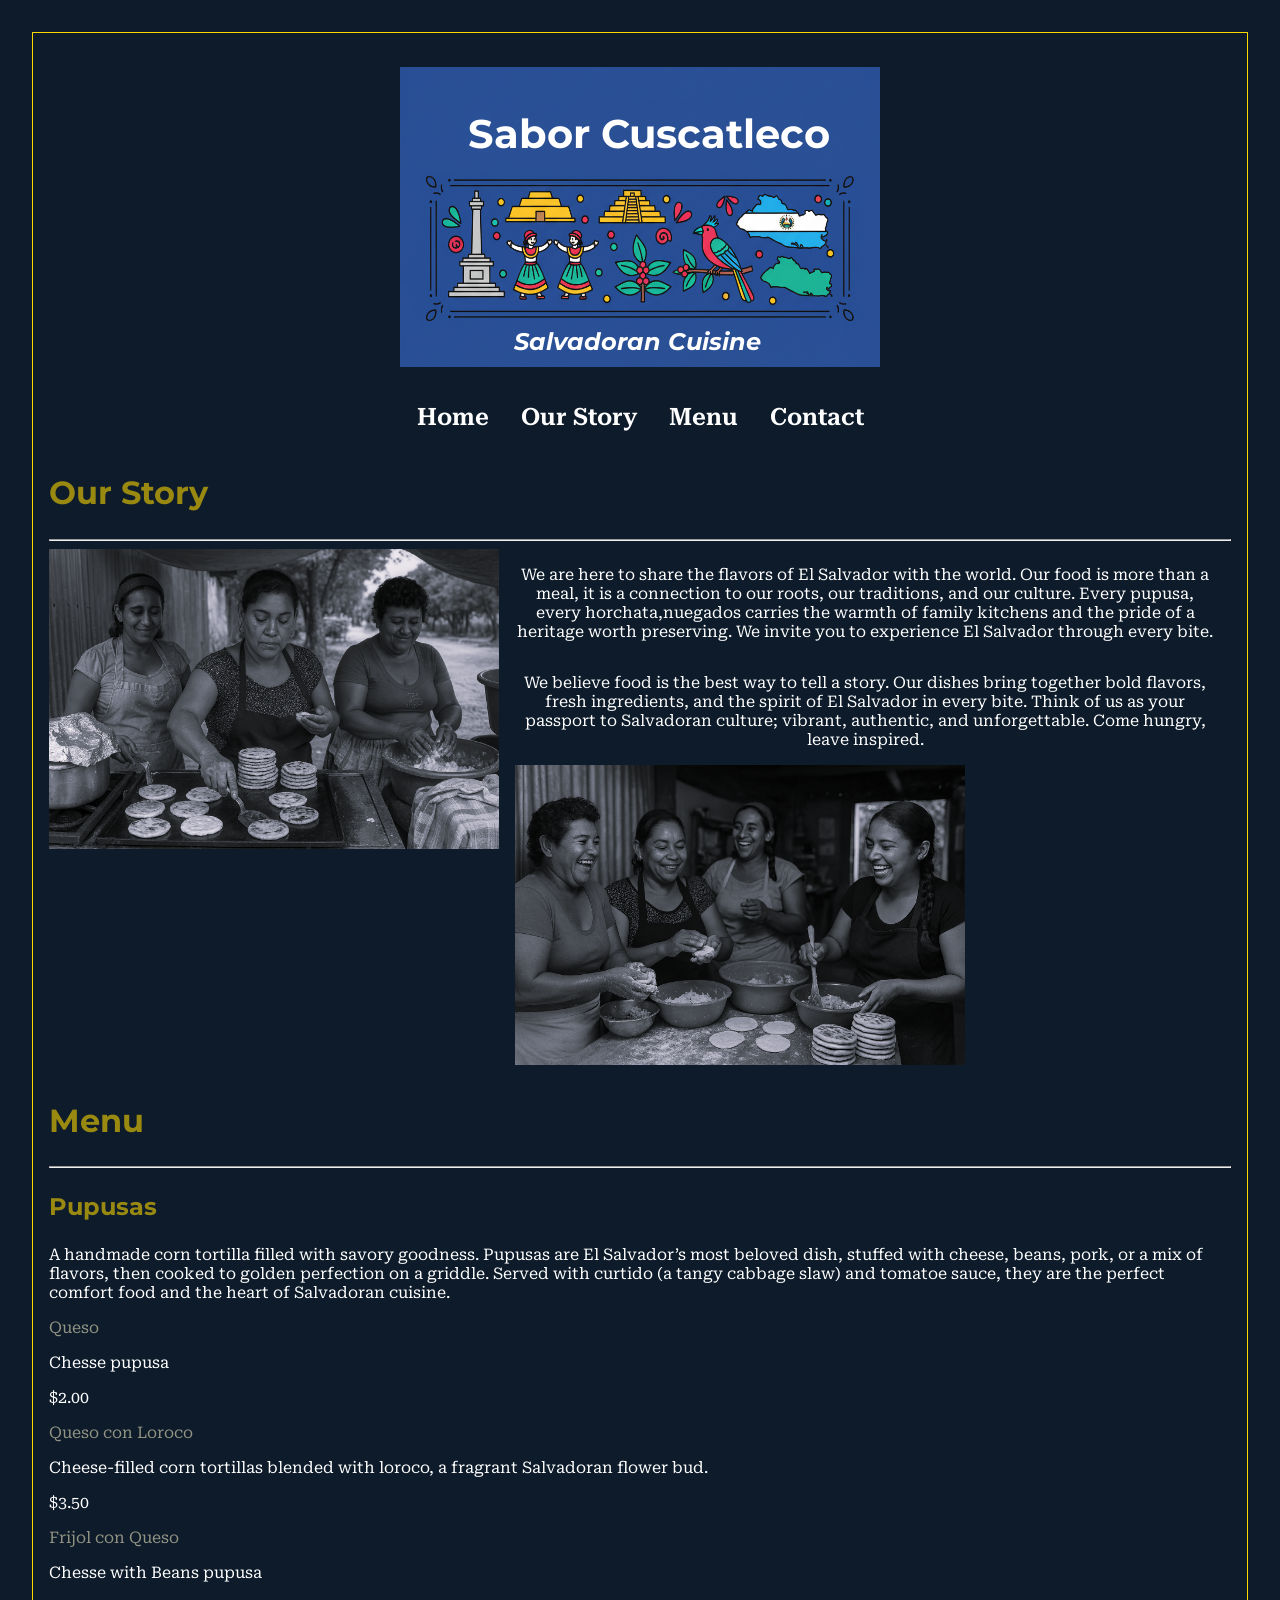
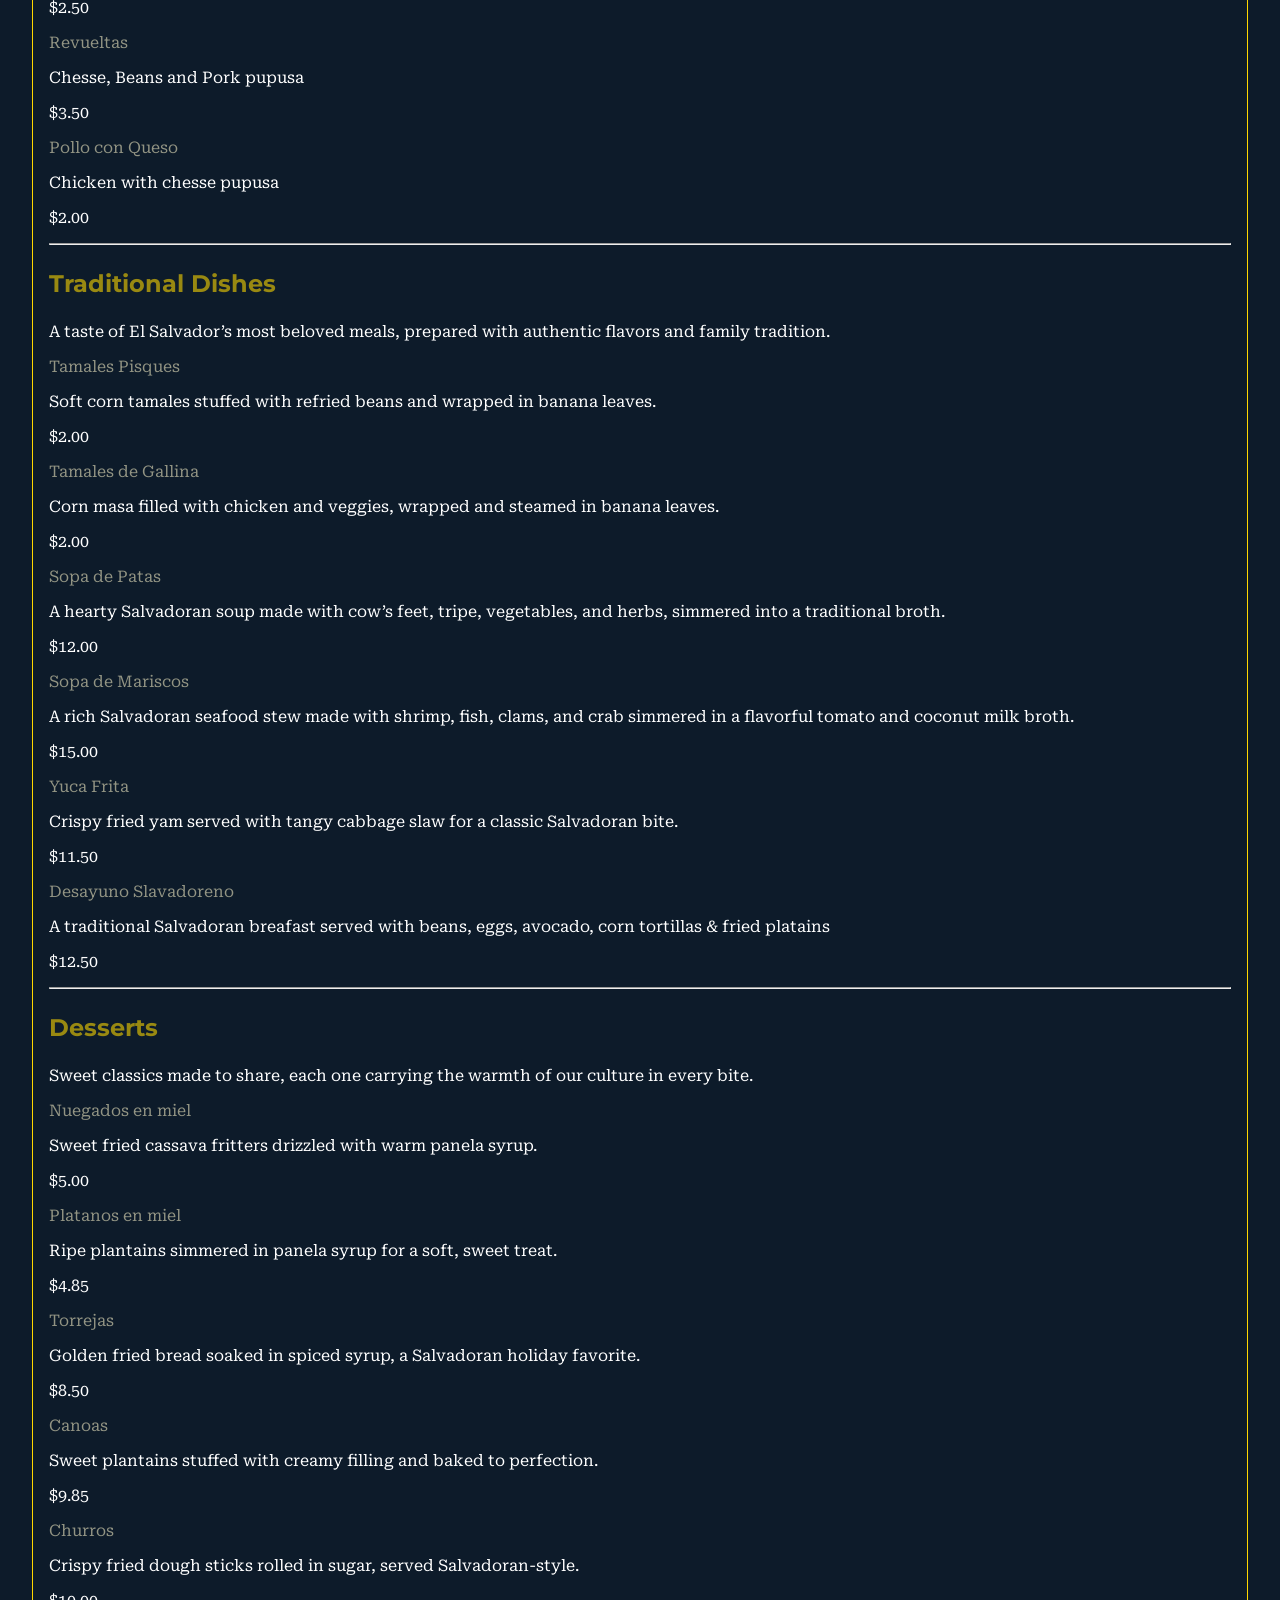
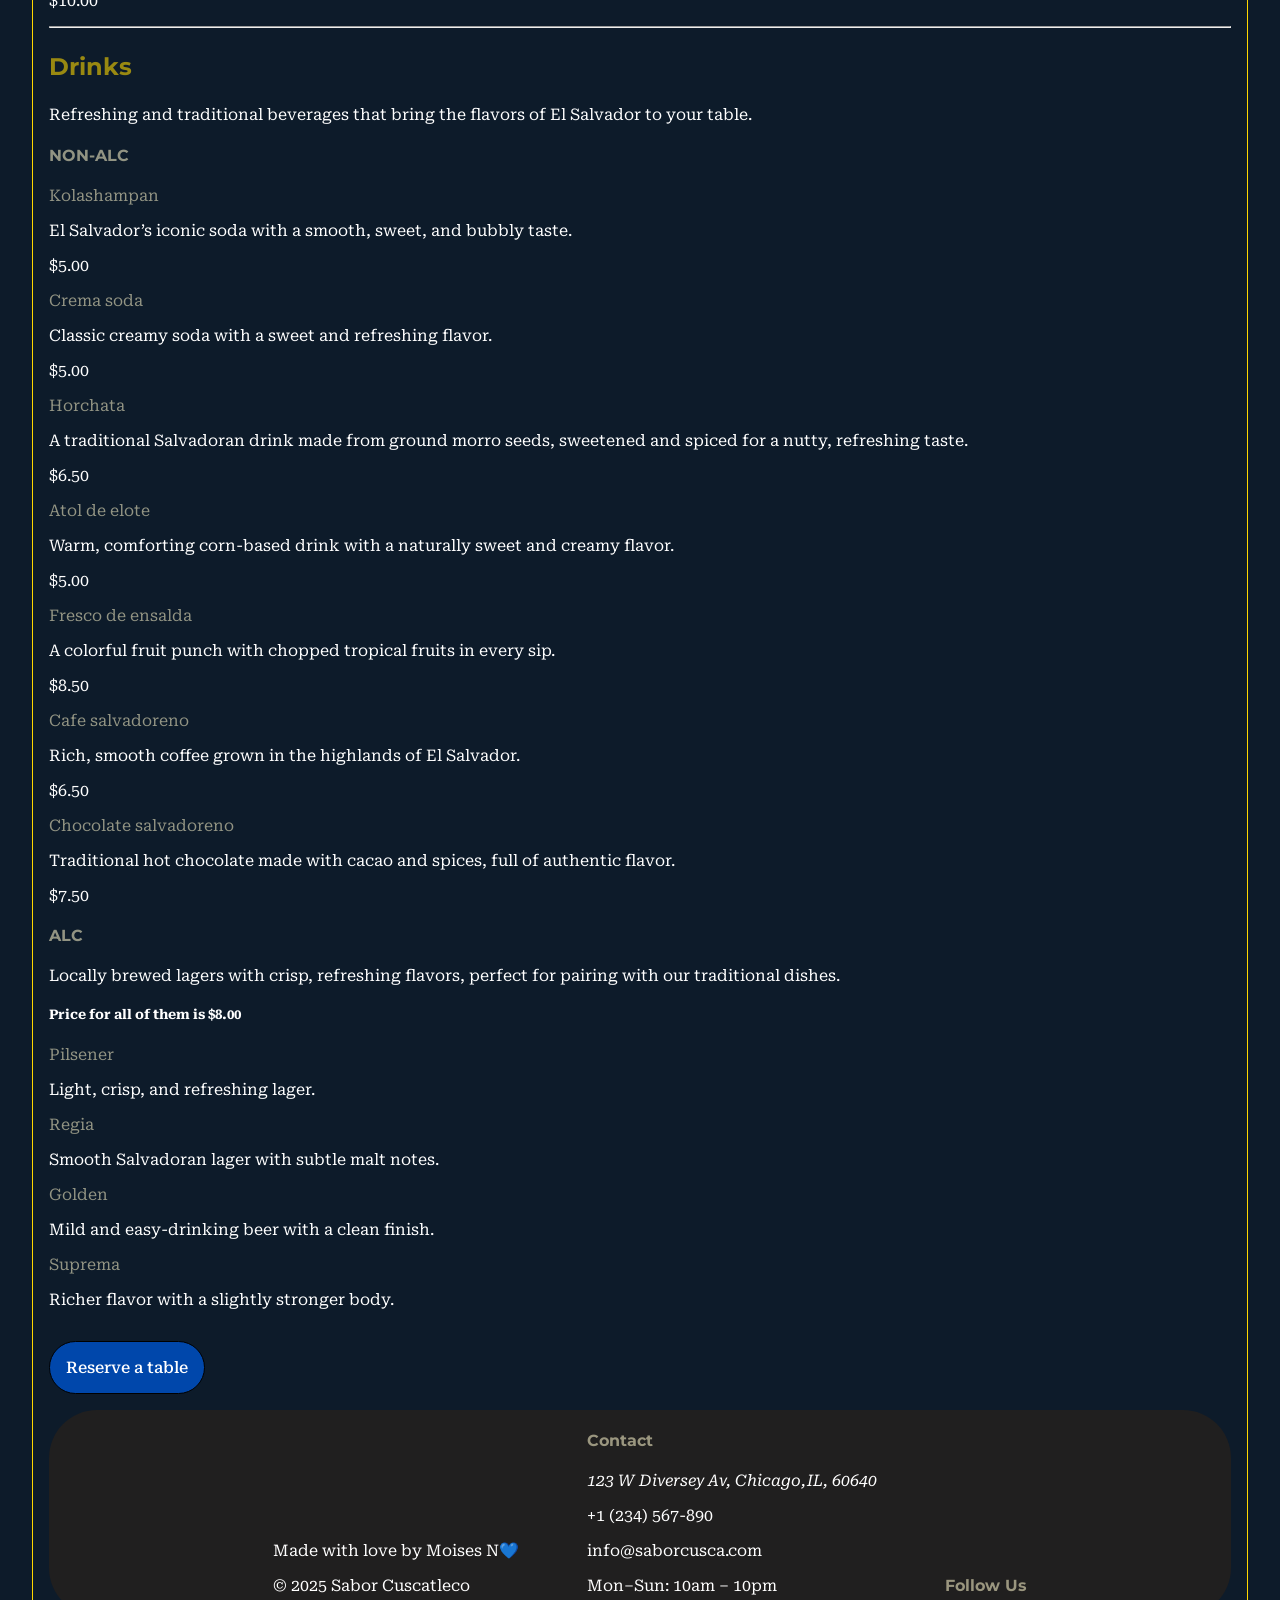
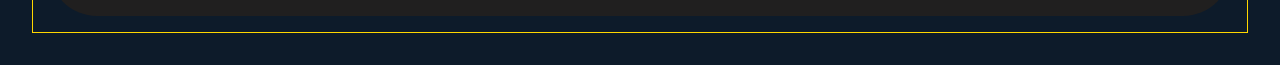
==== commit ead5e44c: "added :active state in nav bar links,& changed menu color text" ====
--- a/index.html
+++ b/index.html
@@ -32,6 +32,7 @@
       <main>
         <section id="about-us">
           <h2>Our Story</h2>
+          <hr />
           <p class="left-p">
             We are here to share the flavors of El Salvador with the world. Our
             food is more than a meal, it is a connection to our roots, our
@@ -94,7 +95,7 @@
             <p class="description">Chicken with chesse pupusa</p>
             <p class="price">$2.00</p>
           </div>
-
+          <hr />
           <div id="dishes">
             <h3>Traditional Dishes</h3>
             <!--Intro Description-->
@@ -140,7 +141,7 @@
             </p>
             <p class="price">$12.50</p>
           </div>
-
+          <hr />
           <div id="desserts">
             <h3>Desserts</h3>
             <!--Intro Description-->
@@ -183,7 +184,7 @@
             <p class="price">$10.00</p>
           </div>
         </section>
-
+        <hr />
         <section id="drinks">
           <h3>Drinks</h3>
           <!--Intro Description-->
--- a/styles.css
+++ b/styles.css
@@ -37,13 +37,13 @@
 }
 h3 {
   font-size: 1.5rem;
-  color: rgba(243, 236, 197, 0.582);
+  color: rgba(255, 217, 0, 0.582);
 }
 h4 {
   color: rgba(243, 236, 197, 0.582);
 }
 p.flavor {
-  color: rgba(255, 217, 0, 0.582);
+  color: rgba(243, 236, 197, 0.582);
 }
 
 /* header container styles*/
@@ -107,9 +107,14 @@
   border-radius: 5rem;
 }
 
-/*************P styling********************/
+nav a:active {
+  color: #0d1b2a;
+  background-color: aliceblue;
+}
+
+/*************Our story section syles********************/
 #about-us {
-  border: 2px solid black;
+  display: flow-root;
   margin-bottom: 2rem;
 }
 p.left-p {
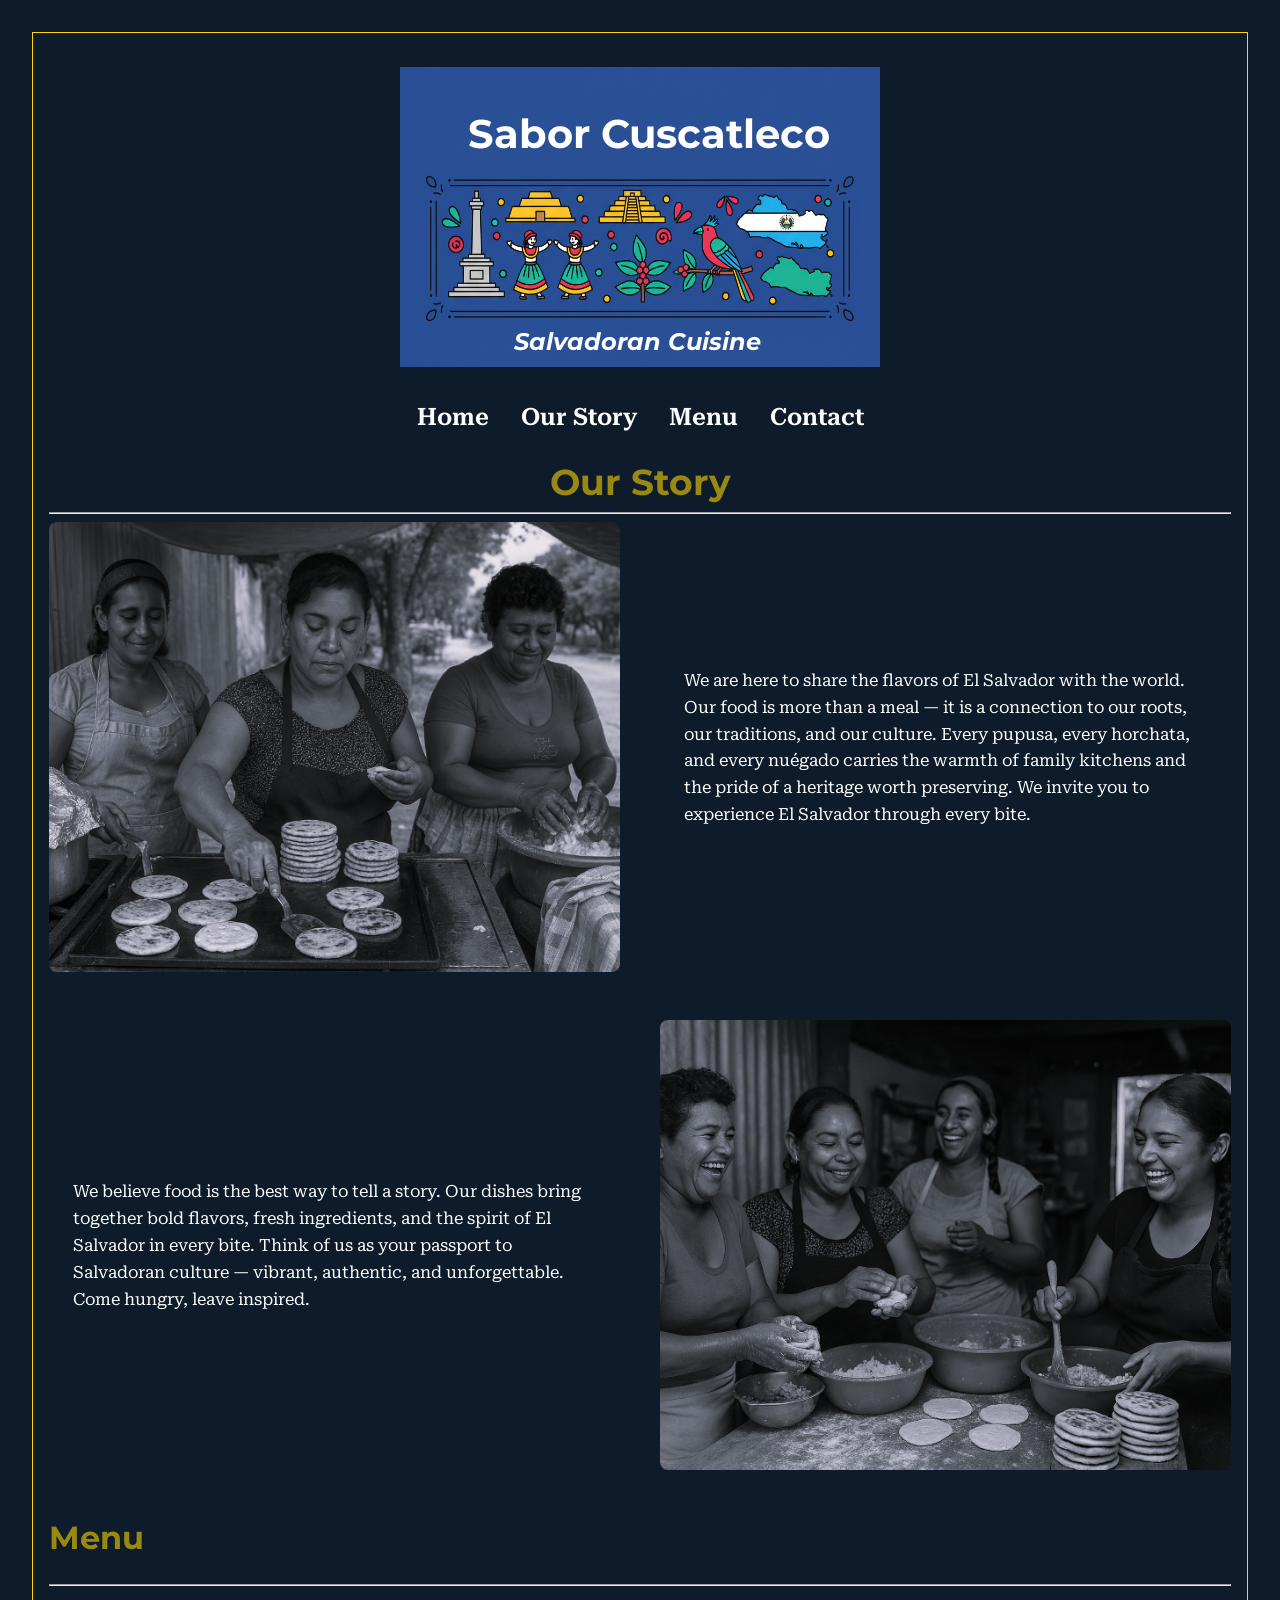
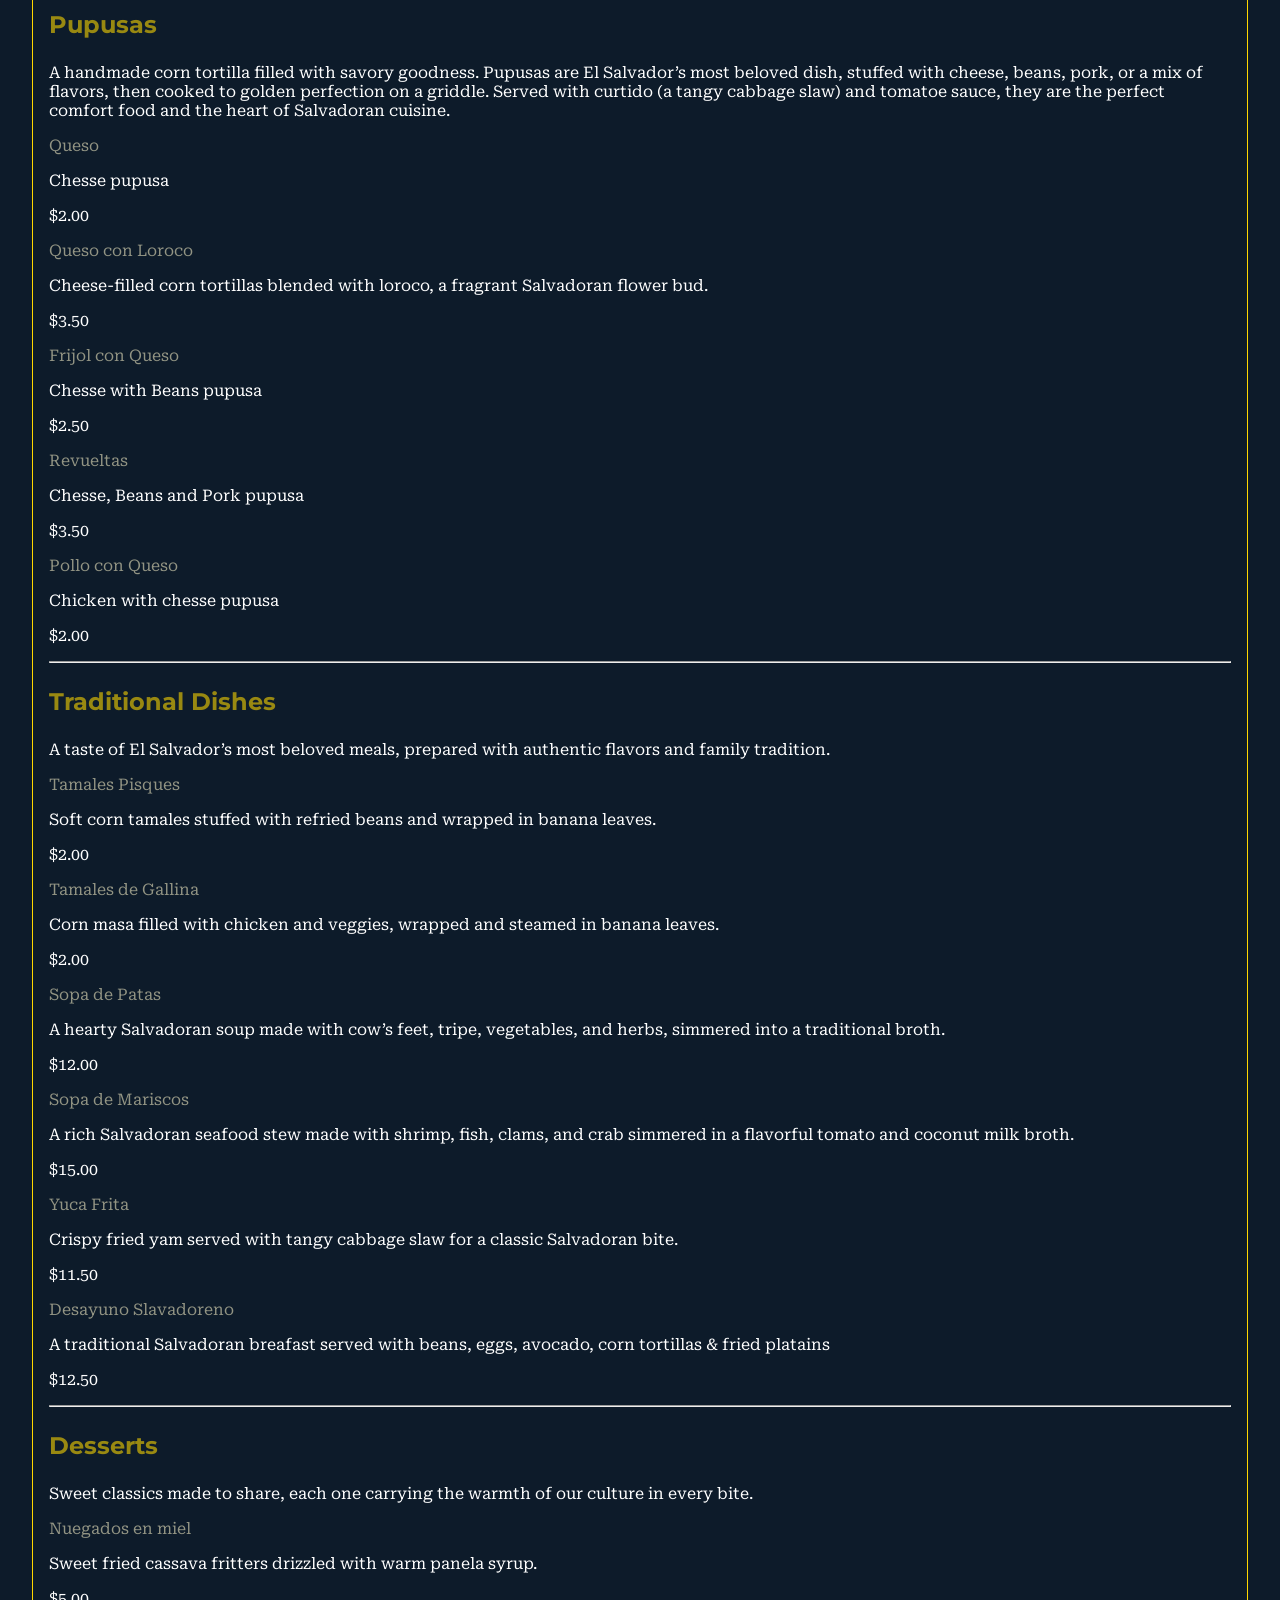
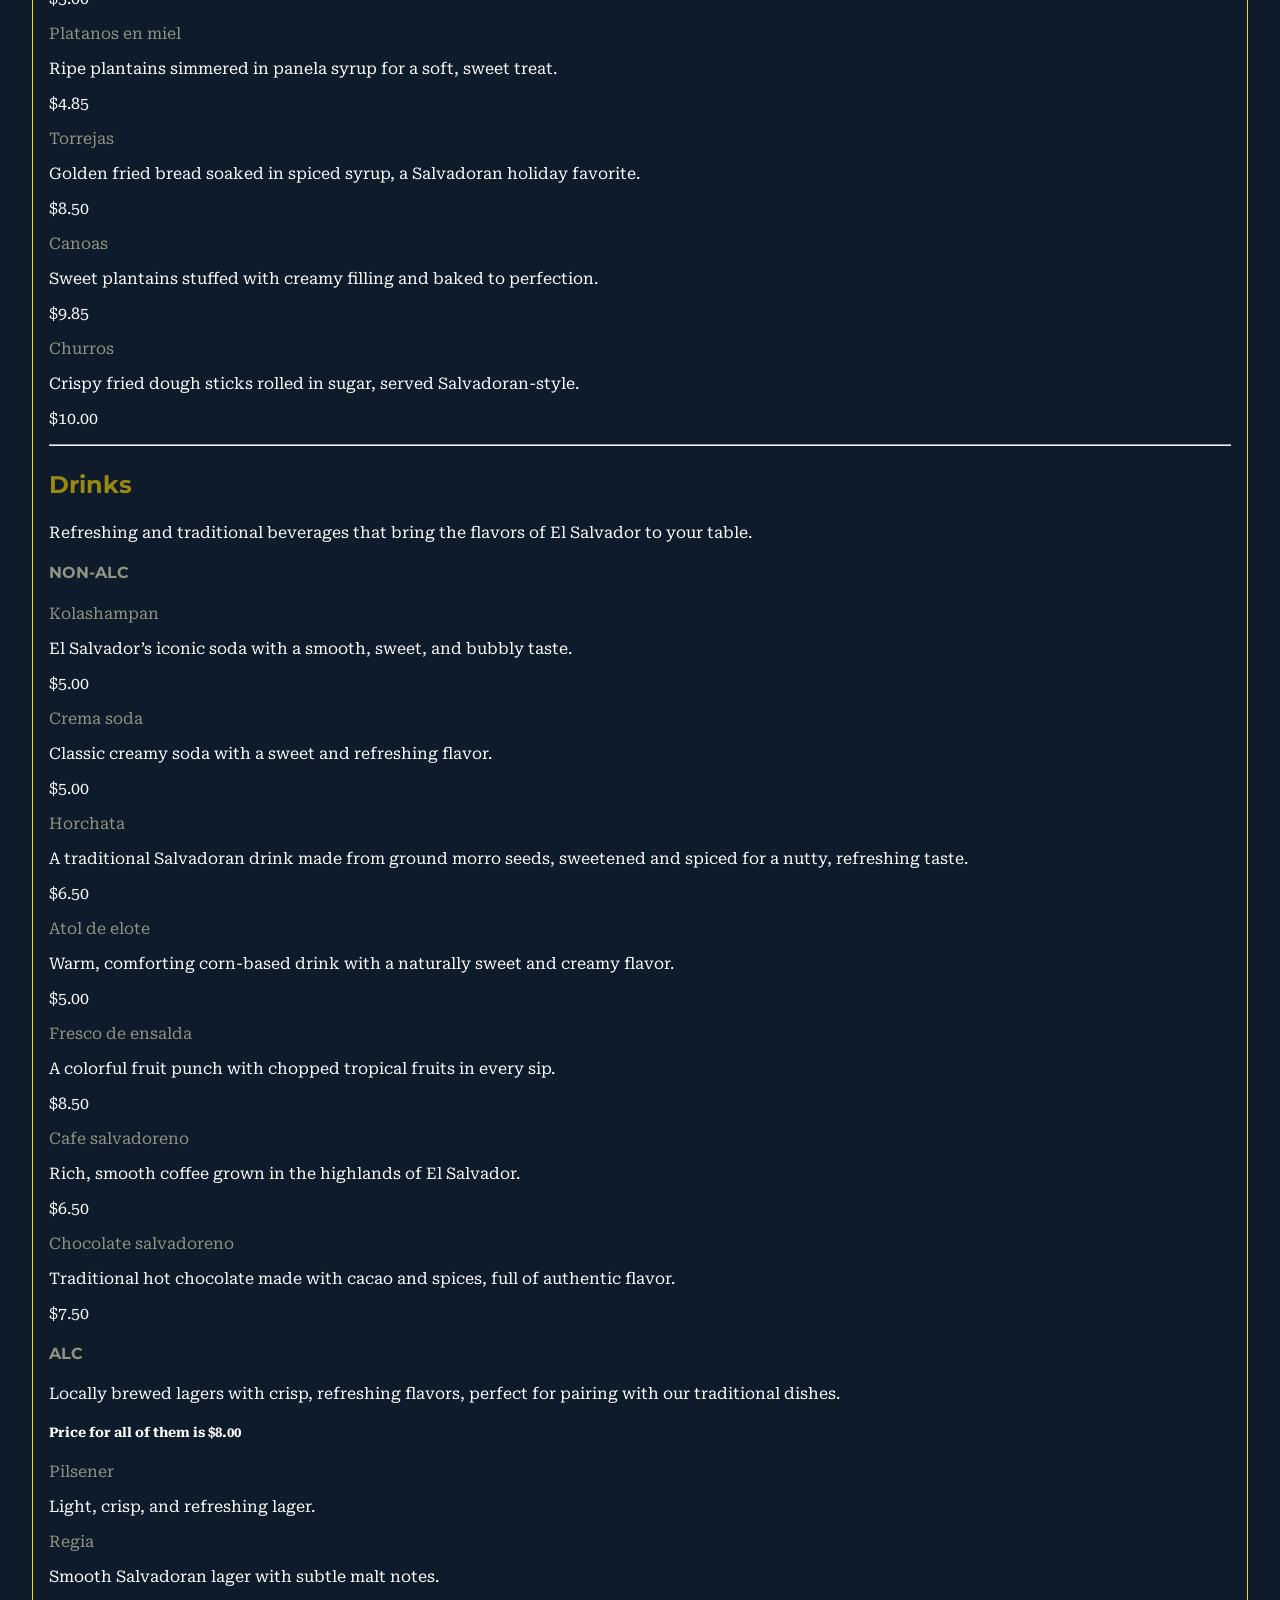
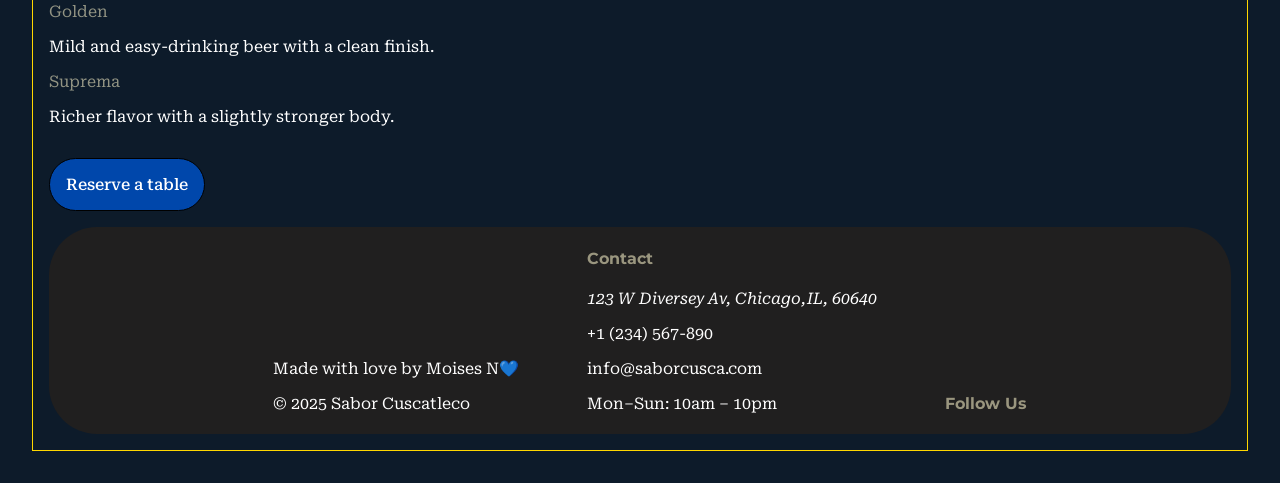
==== commit 17ce0a5f: "finished project v1" ====
--- a/index.html
+++ b/index.html
@@ -30,34 +30,46 @@
         </ul>
       </nav>
       <main>
-        <section id="about-us">
+        <section id="about-us" class="our-story">
           <h2>Our Story</h2>
           <hr />
-          <p class="left-p">
-            We are here to share the flavors of El Salvador with the world. Our
-            food is more than a meal, it is a connection to our roots, our
-            traditions, and our culture. Every pupusa, every horchata,nuegados
-            carries the warmth of family kitchens and the pride of a heritage
-            worth preserving. We invite you to experience El Salvador through
-            every bite.
-          </p>
-          <img
-            src="images\pupuseras.png"
-            alt="pupuseras"
-            class="pupuseras-img"
-          />
-          <p class="right-p">
-            We believe food is the best way to tell a story. Our dishes bring
-            together bold flavors, fresh ingredients, and the spirit of El
-            Salvador in every bite. Think of us as your passport to Salvadoran
-            culture; vibrant, authentic, and unforgettable. Come hungry, leave
-            inspired.
-          </p>
-          <img
-            src="images\pupuseras-2.png"
-            alt="Behind scenes"
-            class="pupuseras-2"
-          />
+
+          <!-- ROW 1: Image left, text right -->
+          <div class="story-item">
+            <img
+              src="images/pupuseras.png"
+              alt="pupuseras"
+              class="pupuseras-img"
+            />
+            <div class="story-text">
+              <p>
+                We are here to share the flavors of El Salvador with the world.
+                Our food is more than a meal — it is a connection to our roots,
+                our traditions, and our culture. Every pupusa, every horchata,
+                and every nuégado carries the warmth of family kitchens and the
+                pride of a heritage worth preserving. We invite you to
+                experience El Salvador through every bite.
+              </p>
+            </div>
+          </div>
+
+          <!-- ROW 2: Text left, image right -->
+          <div class="story-item reverse">
+            <div class="story-text">
+              <p>
+                We believe food is the best way to tell a story. Our dishes
+                bring together bold flavors, fresh ingredients, and the spirit
+                of El Salvador in every bite. Think of us as your passport to
+                Salvadoran culture — vibrant, authentic, and unforgettable. Come
+                hungry, leave inspired.
+              </p>
+            </div>
+            <img
+              src="images/pupuseras-2.png"
+              alt="Behind the scenes"
+              class="pupuseras-2"
+            />
+          </div>
         </section>
 
         <section id="menu">
@@ -271,27 +283,25 @@
         </section>
         <a href="#" class="btn">Reserve a table</a>
       </main>
-      <footer>
-        <div id="footer-container">
-          <!--Brand info-->
-          <div class="col">
-            <p>Made with love by Moises N💙</p>
-            <p>© 2025 Sabor Cuscatleco</p>
-          </div>
-
-          <!--Contact-->
-          <div class="col">
-            <h4>Contact</h4>
-            <address>123 W Diversey Av, Chicago,IL, 60640</address>
-            <p>+1 (234) 567-890</p>
-            <p>info@saborcusca.com</p>
-            <p>Mon–Sun: 10am – 10pm</p>
-          </div>
-
-          <!--Social media-->
-          <div class="col">
-            <h4>Follow Us</h4>
-          </div>
+      <footer id="footer-container">
+        <!--Brand info-->
+        <div class="col">
+          <p>Made with love by Moises N💙</p>
+          <p>© 2025 Sabor Cuscatleco</p>
+        </div>
+
+        <!--Contact-->
+        <div class="col">
+          <h4>Contact</h4>
+          <address>123 W Diversey Av, Chicago,IL, 60640</address>
+          <p>+1 (234) 567-890</p>
+          <p>info@saborcusca.com</p>
+          <p>Mon–Sun: 10am – 10pm</p>
+        </div>
+
+        <!--Social media-->
+        <div class="col">
+          <h4>Follow Us</h4>
         </div>
       </footer>
     </div>
--- a/styles.css
+++ b/styles.css
@@ -113,36 +113,37 @@
 }
 
 /*************Our story section syles********************/
-#about-us {
-  display: flow-root;
-  margin-bottom: 2rem;
-}
-p.left-p {
-  display: inline-block;
+/* ===== ABOUT US / OUR STORY SECTION ===== */
+
+#about-us h2 {
   text-align: center;
-  justify-content: center;
-  width: 700px;
+  font-size: 2.25rem;
+  margin-bottom: 0.5rem;
 }
 
-img.pupuseras-img {
-  max-width: 90%;
-  height: 300px;
-  float: left;
-  margin-right: 1rem;
+/* each row */
+.story-item {
+  display: grid;
+  grid-template-columns: 1fr 1fr;
+  align-items: center;
+  gap: 2.5rem;
+  margin-bottom: 3rem;
 }
 
-p.right-p {
-  display: inline-block;
-  text-align: center;
-  justify-content: center;
-  width: 700px;
+/* image styling */
+.story-item img {
+  width: 100%;
+  height: 450px;
+  object-fit: cover;
+  border-radius: 8px;
 }
 
-img.pupuseras-2 {
-  max-width: 90%;
-  height: 300px;
-  clear: left;
-  margin-right: 1rem;
+/* text styling */
+.story-text {
+  max-width: 65ch;
+  padding: 1.5rem;
+  line-height: 1.6;
+  font-size: 1.05rem;
 }
 
 /***Reserve table btn styles*****/
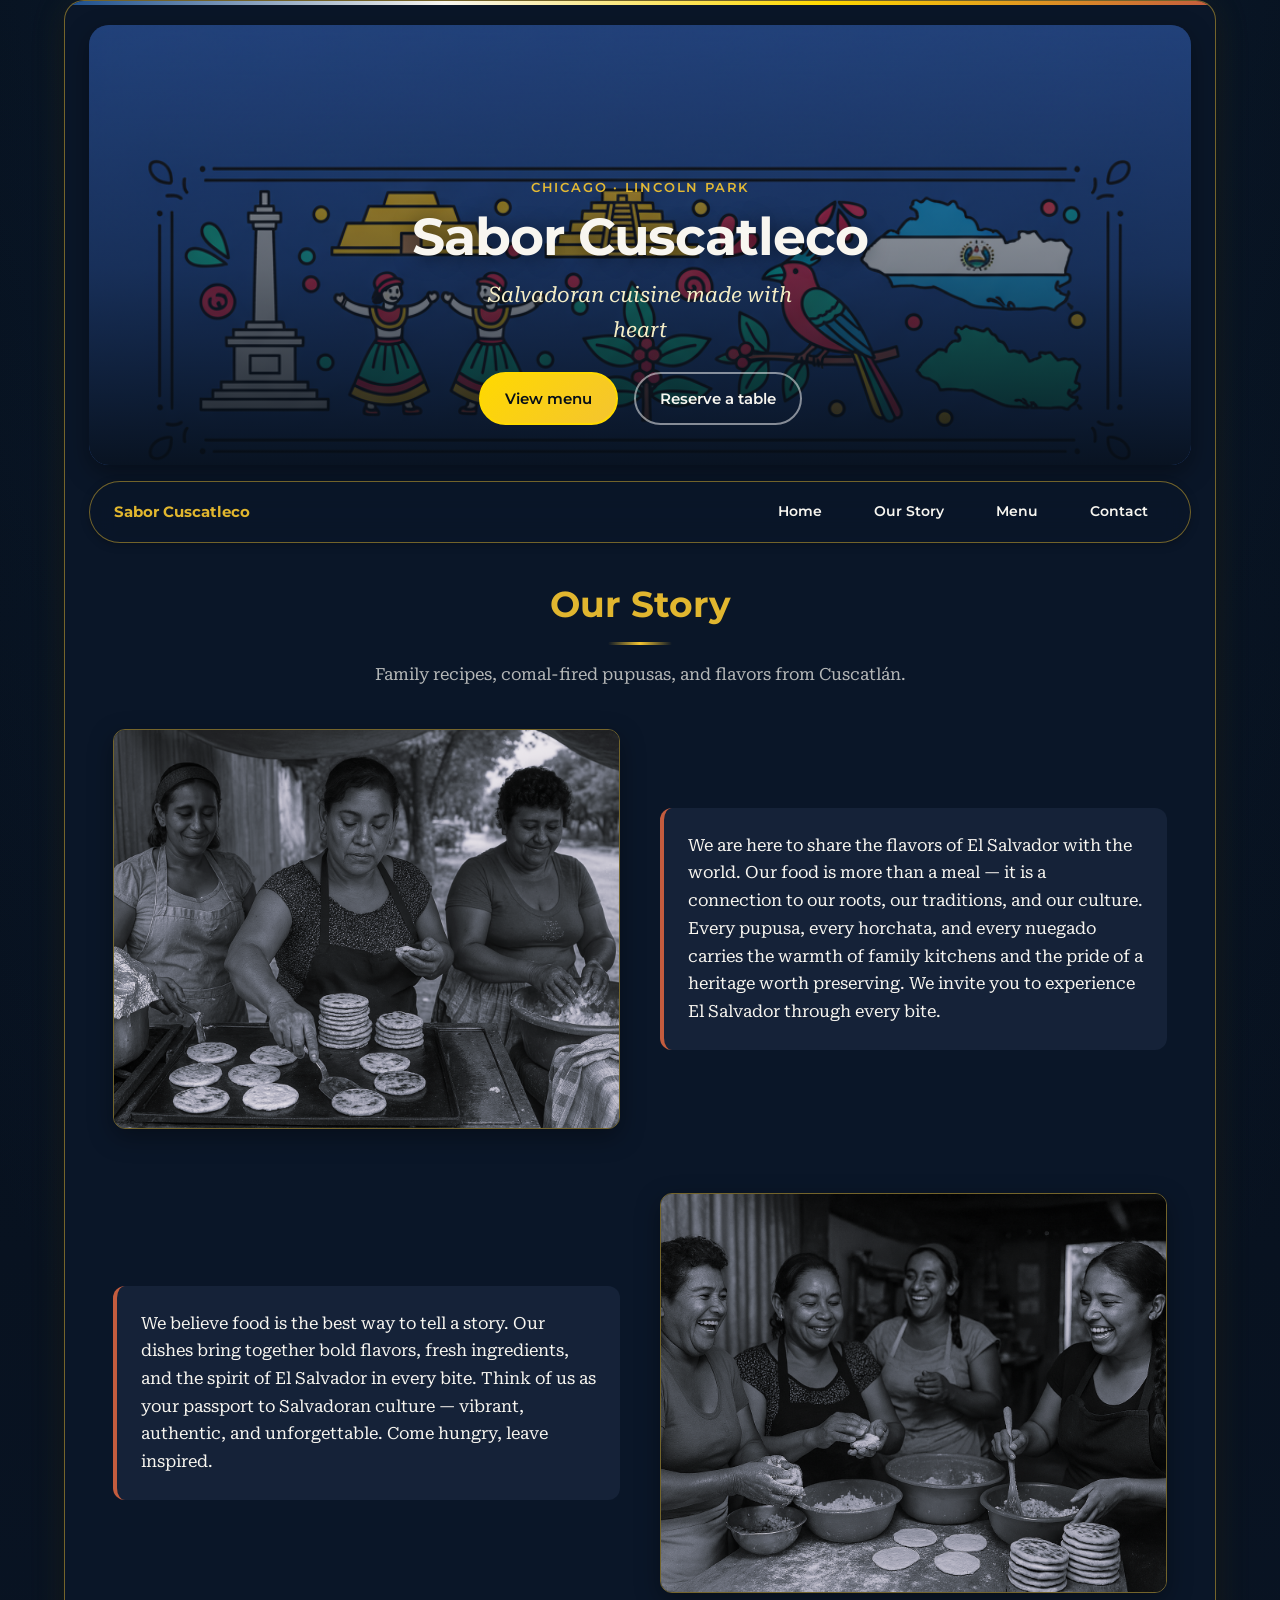
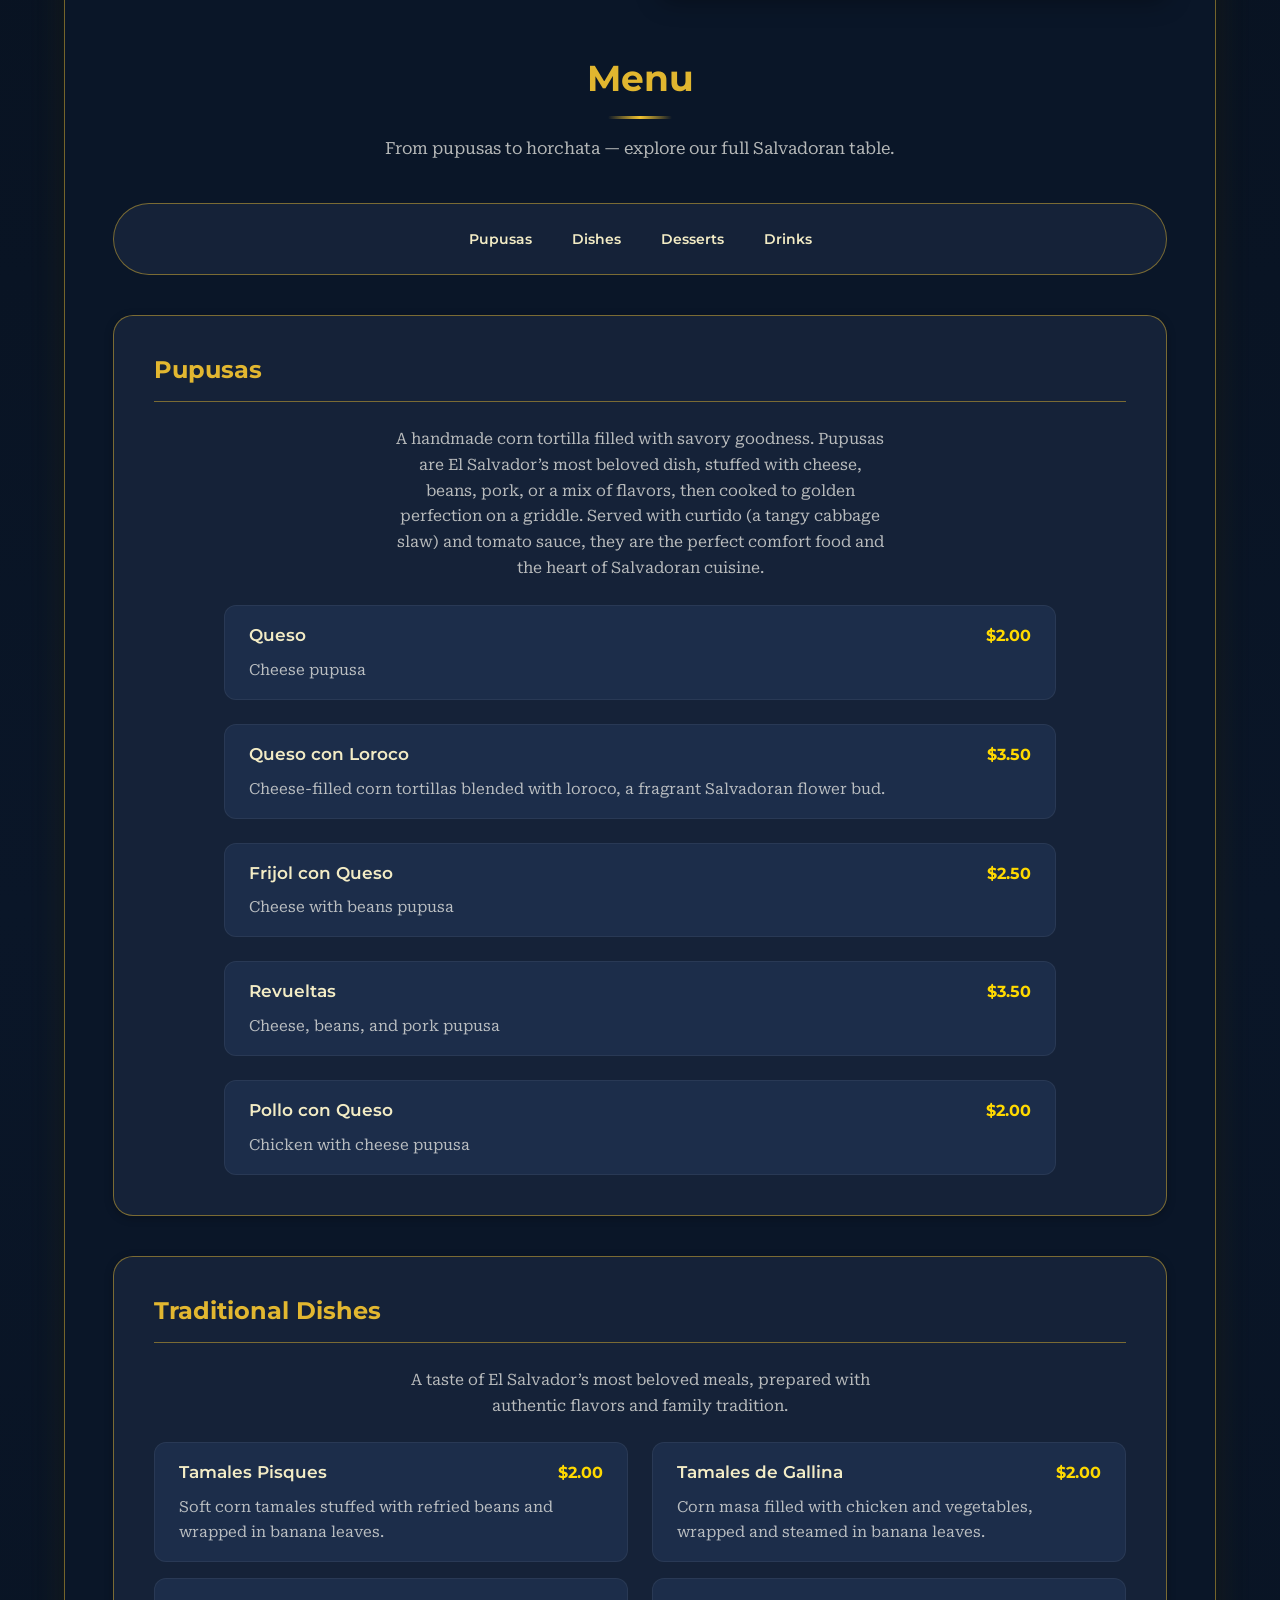
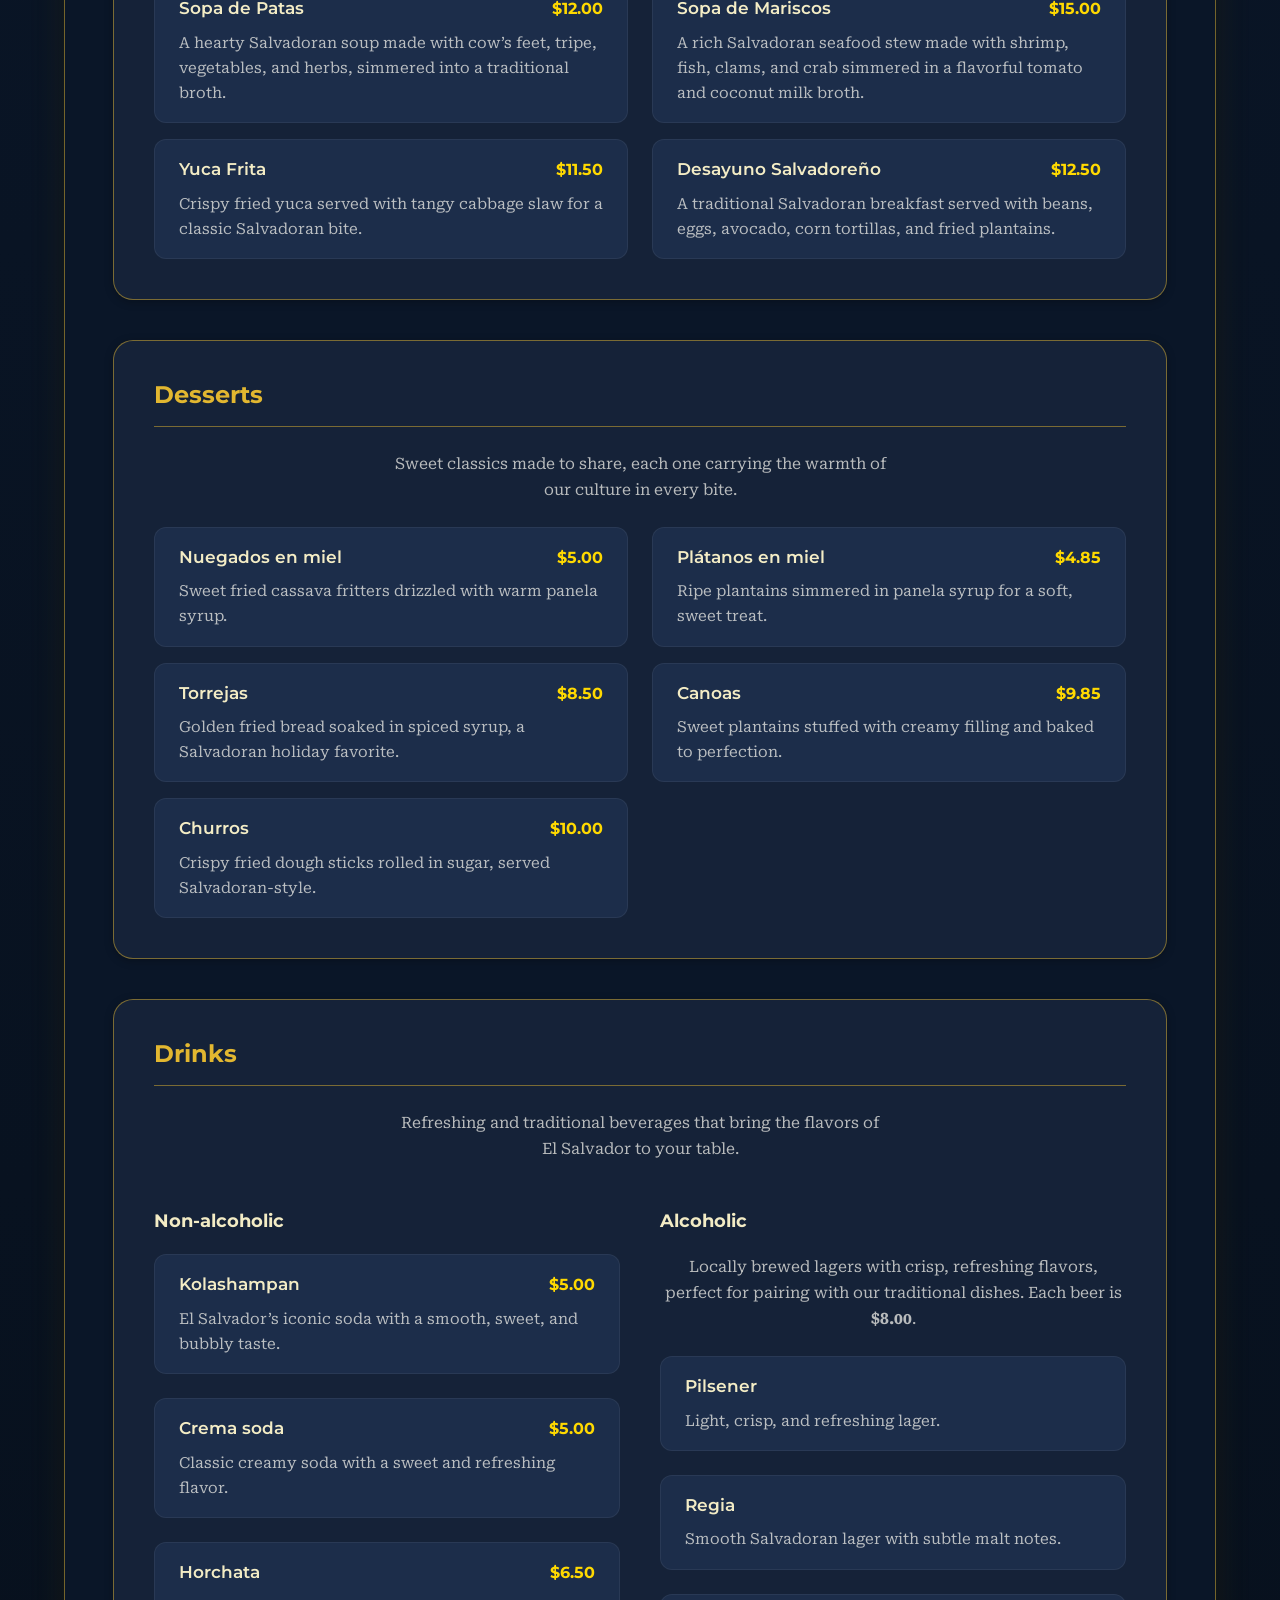
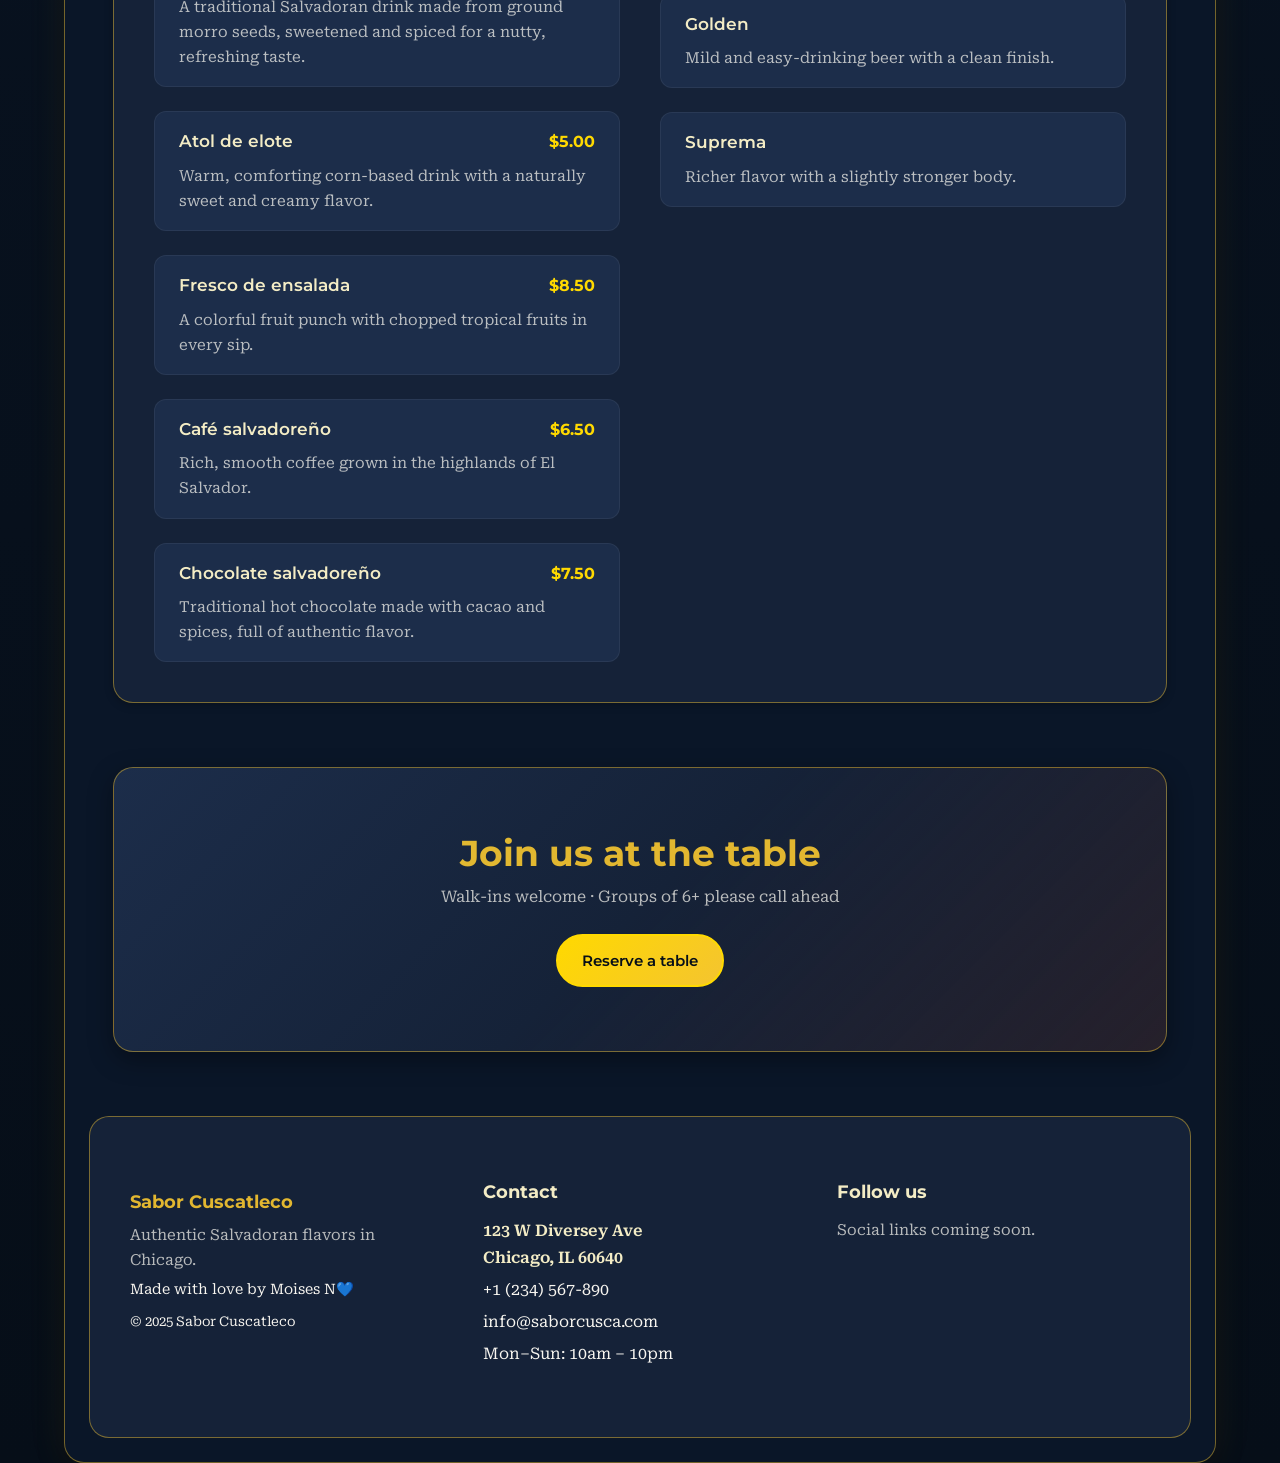
==== commit 78c34f17: "responsive design and WCAG" ====
--- a/index.html
+++ b/index.html
@@ -3,58 +3,101 @@
   <head>
     <meta charset="UTF-8" />
     <meta name="viewport" content="width=device-width, initial-scale=1.0" />
-    <title>Sabor Cuscatleco</title>
+    <meta
+      name="description"
+      content="Sabor Cuscatleco — authentic Salvadoran cuisine in Chicago. Pupusas, traditional dishes, desserts, and drinks."
+    />
+    <title>Sabor Cuscatleco | Salvadoran Restaurant</title>
     <link rel="stylesheet" href="styles.css" />
     <link rel="icon" type="image/png" href="images/favicon.png" />
     <link rel="preconnect" href="https://fonts.googleapis.com" />
     <link rel="preconnect" href="https://fonts.gstatic.com" crossorigin />
     <link
-      href="https://fonts.googleapis.com/css2?family=Montserrat:ital,wght@0,100..900;1,100..900&family=Roboto+Serif:ital,opsz,wght@0,8..144,100..900;1,8..144,100..900&display=swap"
+      href="https://fonts.googleapis.com/css2?family=Montserrat:wght@600;700&family=Roboto+Serif:ital,wght@0,400;0,600;1,400&display=swap"
       rel="stylesheet"
     />
+    <meta name="theme-color" content="#0d1b2a" />
+    <script src="script.js" defer></script>
   </head>
   <body>
-    <div class="border">
-      <header>
-        <img src="images\motif.png" alt="img banner" class="main-pic" />
-        <h1>Sabor Cuscatleco</h1>
-        <h2><i>Salvadoran Cuisine</i></h2>
+    <a class="skip-link" href="#main-content">Skip to main content</a>
+    <div class="page">
+      <header id="top" class="hero">
+        <div class="hero-media">
+          <img
+            src="images/motif.png"
+            alt=""
+            class="hero-image"
+            width="1200"
+            height="480"
+            decoding="async"
+          />
+          <div class="hero-overlay" aria-hidden="true"></div>
+        </div>
+        <div class="hero-content">
+          <p class="hero-eyebrow">Chicago · Lincoln Park</p>
+          <h1>Sabor Cuscatleco</h1>
+          <p class="tagline">Salvadoran cuisine made with heart</p>
+          <div class="hero-actions">
+            <a href="#menu" class="btn btn--primary">View menu</a>
+            <a href="#contact" class="btn btn--outline">Reserve a table</a>
+          </div>
+        </div>
       </header>
-      <nav>
-        <ul>
-          <li><a href="#" class="nav-link">Home</a></li>
+
+      <nav class="site-nav" id="site-nav" aria-label="Primary">
+        <a href="#top" class="nav-brand">Sabor Cuscatleco</a>
+        <button
+          type="button"
+          class="nav-toggle"
+          aria-expanded="false"
+          aria-controls="nav-menu"
+        >
+          <span class="nav-toggle-label">Menu</span>
+          <span class="nav-toggle-icon" aria-hidden="true"></span>
+        </button>
+        <ul class="nav-list" id="nav-menu">
+          <li><a href="#top" class="nav-link">Home</a></li>
           <li><a href="#about-us" class="nav-link">Our Story</a></li>
-
           <li><a href="#menu" class="nav-link">Menu</a></li>
-          <li><a href="#footer-container" class="nav-link">Contact</a></li>
+          <li><a href="#contact" class="nav-link">Contact</a></li>
         </ul>
       </nav>
-      <main>
-        <section id="about-us" class="our-story">
-          <h2>Our Story</h2>
-          <hr />
-
-          <!-- ROW 1: Image left, text right -->
+      <main id="main-content">
+        <section
+          id="about-us"
+          class="our-story section"
+          aria-labelledby="about-heading"
+        >
+          <header class="section-header">
+            <h2 id="about-heading">Our Story</h2>
+            <p class="section-lead">
+              Family recipes, comal-fired pupusas, and flavors from Cuscatlán.
+            </p>
+          </header>
+
           <div class="story-item">
             <img
               src="images/pupuseras.png"
-              alt="pupuseras"
+              alt="Women preparing pupusas on a comal"
               class="pupuseras-img"
+              width="600"
+              height="450"
+              loading="lazy"
             />
             <div class="story-text">
               <p>
                 We are here to share the flavors of El Salvador with the world.
                 Our food is more than a meal — it is a connection to our roots,
                 our traditions, and our culture. Every pupusa, every horchata,
-                and every nuégado carries the warmth of family kitchens and the
+                and every nuegado carries the warmth of family kitchens and the
                 pride of a heritage worth preserving. We invite you to
                 experience El Salvador through every bite.
               </p>
             </div>
           </div>
 
-          <!-- ROW 2: Text left, image right -->
-          <div class="story-item reverse">
+          <div class="story-item story-item--reverse">
             <div class="story-text">
               <p>
                 We believe food is the best way to tell a story. Our dishes
@@ -66,242 +109,360 @@
             </div>
             <img
               src="images/pupuseras-2.png"
-              alt="Behind the scenes"
+              alt="Pupuseras smiling behind the counter"
               class="pupuseras-2"
+              width="600"
+              height="450"
+              loading="lazy"
             />
           </div>
         </section>
 
-        <section id="menu">
-          <!--Menu container-->
-          <h2>Menu</h2>
-          <hr />
-
-          <div id="pupusas">
-            <h3>Pupusas</h3>
-            <p>
-              <!--Intro Description-->
+        <section id="menu" class="section" aria-labelledby="menu-heading">
+          <header class="section-header">
+            <h2 id="menu-heading">Menu</h2>
+            <p class="section-lead">
+              From pupusas to horchata — explore our full Salvadoran table.
+            </p>
+          </header>
+
+          <nav class="menu-jump" aria-label="Menu categories">
+            <ul>
+              <li><a href="#pupusas">Pupusas</a></li>
+              <li><a href="#dishes">Dishes</a></li>
+              <li><a href="#desserts">Desserts</a></li>
+              <li><a href="#drinks">Drinks</a></li>
+            </ul>
+          </nav>
+
+          <section id="pupusas" class="menu-category" aria-labelledby="pupusas-heading">
+            <h3 id="pupusas-heading">Pupusas</h3>
+            <p class="menu-intro">
               A handmade corn tortilla filled with savory goodness. Pupusas are
               El Salvador’s most beloved dish, stuffed with cheese, beans, pork,
               or a mix of flavors, then cooked to golden perfection on a
-              griddle. Served with curtido (a tangy cabbage slaw) and tomatoe
+              griddle. Served with curtido (a tangy cabbage slaw) and tomato
               sauce, they are the perfect comfort food and the heart of
               Salvadoran cuisine.
             </p>
-            <p class="flavor">Queso</p>
-            <p class="description">Chesse pupusa</p>
-            <p class="price">$2.00</p>
-            <p class="flavor">Queso con Loroco</p>
-            <p class="description">
-              Cheese-filled corn tortillas blended with loroco, a fragrant
-              Salvadoran flower bud.
-            </p>
-            <p class="price">$3.50</p>
-            <p class="flavor">Frijol con Queso</p>
-            <p class="description">Chesse with Beans pupusa</p>
-            <p class="price">$2.50</p>
-            <p class="flavor">Revueltas</p>
-            <p class="description">Chesse, Beans and Pork pupusa</p>
-            <p class="price">$3.50</p>
-            <p class="flavor">Pollo con Queso</p>
-            <p class="description">Chicken with chesse pupusa</p>
-            <p class="price">$2.00</p>
-          </div>
-          <hr />
-          <div id="dishes">
-            <h3>Traditional Dishes</h3>
-            <!--Intro Description-->
-            <p>
+            <dl class="menu-list">
+              <div class="menu-item">
+                <dt>
+                  <span class="menu-item-name">Queso</span>
+                  <span class="price">$2.00</span>
+                </dt>
+                <dd>Cheese pupusa</dd>
+              </div>
+              <div class="menu-item">
+                <dt>
+                  <span class="menu-item-name">Queso con Loroco</span>
+                  <span class="price">$3.50</span>
+                </dt>
+                <dd>
+                  Cheese-filled corn tortillas blended with loroco, a fragrant
+                  Salvadoran flower bud.
+                </dd>
+              </div>
+              <div class="menu-item">
+                <dt>
+                  <span class="menu-item-name">Frijol con Queso</span>
+                  <span class="price">$2.50</span>
+                </dt>
+                <dd>Cheese with beans pupusa</dd>
+              </div>
+              <div class="menu-item">
+                <dt>
+                  <span class="menu-item-name">Revueltas</span>
+                  <span class="price">$3.50</span>
+                </dt>
+                <dd>Cheese, beans, and pork pupusa</dd>
+              </div>
+              <div class="menu-item">
+                <dt>
+                  <span class="menu-item-name">Pollo con Queso</span>
+                  <span class="price">$2.00</span>
+                </dt>
+                <dd>Chicken with cheese pupusa</dd>
+              </div>
+            </dl>
+          </section>
+
+          <section id="dishes" class="menu-category" aria-labelledby="dishes-heading">
+            <h3 id="dishes-heading">Traditional Dishes</h3>
+            <p class="menu-intro">
               A taste of El Salvador’s most beloved meals, prepared with
               authentic flavors and family tradition.
             </p>
-
-            <p class="flavor">Tamales Pisques</p>
-            <p class="description">
-              Soft corn tamales stuffed with refried beans and wrapped in banana
-              leaves.
-            </p>
-            <p class="price">$2.00</p>
-            <p class="flavor">Tamales de Gallina</p>
-            <p class="description">
-              Corn masa filled with chicken and veggies, wrapped and steamed in
-              banana leaves.
-            </p>
-            <p class="price">$2.00</p>
-            <p class="flavor">Sopa de Patas</p>
-            <p class="description">
-              A hearty Salvadoran soup made with cow’s feet, tripe, vegetables,
-              and herbs, simmered into a traditional broth.
-            </p>
-            <p class="price">$12.00</p>
-            <p class="flavor">Sopa de Mariscos</p>
-            <p class="description">
-              A rich Salvadoran seafood stew made with shrimp, fish, clams, and
-              crab simmered in a flavorful tomato and coconut milk broth.
-            </p>
-            <p class="price">$15.00</p>
-            <p class="flavor">Yuca Frita</p>
-            <p class="description">
-              Crispy fried yam served with tangy cabbage slaw for a classic
-              Salvadoran bite.
-            </p>
-            <p class="price">$11.50</p>
-            <p class="flavor">Desayuno Slavadoreno</p>
-            <p class="description">
-              A traditional Salvadoran breafast served with beans, eggs,
-              avocado, corn tortillas &amp; fried platains
-            </p>
-            <p class="price">$12.50</p>
-          </div>
-          <hr />
-          <div id="desserts">
-            <h3>Desserts</h3>
-            <!--Intro Description-->
-            <p>
+            <dl class="menu-list">
+              <div class="menu-item">
+                <dt>
+                  <span class="menu-item-name">Tamales Pisques</span>
+                  <span class="price">$2.00</span>
+                </dt>
+                <dd>
+                  Soft corn tamales stuffed with refried beans and wrapped in
+                  banana leaves.
+                </dd>
+              </div>
+              <div class="menu-item">
+                <dt>
+                  <span class="menu-item-name">Tamales de Gallina</span>
+                  <span class="price">$2.00</span>
+                </dt>
+                <dd>
+                  Corn masa filled with chicken and vegetables, wrapped and
+                  steamed in banana leaves.
+                </dd>
+              </div>
+              <div class="menu-item">
+                <dt>
+                  <span class="menu-item-name">Sopa de Patas</span>
+                  <span class="price">$12.00</span>
+                </dt>
+                <dd>
+                  A hearty Salvadoran soup made with cow’s feet, tripe,
+                  vegetables, and herbs, simmered into a traditional broth.
+                </dd>
+              </div>
+              <div class="menu-item">
+                <dt>
+                  <span class="menu-item-name">Sopa de Mariscos</span>
+                  <span class="price">$15.00</span>
+                </dt>
+                <dd>
+                  A rich Salvadoran seafood stew made with shrimp, fish, clams,
+                  and crab simmered in a flavorful tomato and coconut milk
+                  broth.
+                </dd>
+              </div>
+              <div class="menu-item">
+                <dt>
+                  <span class="menu-item-name">Yuca Frita</span>
+                  <span class="price">$11.50</span>
+                </dt>
+                <dd>
+                  Crispy fried yuca served with tangy cabbage slaw for a classic
+                  Salvadoran bite.
+                </dd>
+              </div>
+              <div class="menu-item">
+                <dt>
+                  <span class="menu-item-name">Desayuno Salvadoreño</span>
+                  <span class="price">$12.50</span>
+                </dt>
+                <dd>
+                  A traditional Salvadoran breakfast served with beans, eggs,
+                  avocado, corn tortillas, and fried plantains.
+                </dd>
+              </div>
+            </dl>
+          </section>
+
+          <section id="desserts" class="menu-category" aria-labelledby="desserts-heading">
+            <h3 id="desserts-heading">Desserts</h3>
+            <p class="menu-intro">
               Sweet classics made to share, each one carrying the warmth of our
               culture in every bite.
             </p>
-
-            <p class="flavor">Nuegados en miel</p>
-            <p class="description">
-              Sweet fried cassava fritters drizzled with warm panela syrup.
-            </p>
-            <p class="price">$5.00</p>
-
-            <p class="flavor">Platanos en miel</p>
-            <p class="description">
-              Ripe plantains simmered in panela syrup for a soft, sweet treat.
-            </p>
-            <p class="price">$4.85</p>
-
-            <p class="flavor">Torrejas</p>
-            <p class="description">
-              Golden fried bread soaked in spiced syrup, a Salvadoran holiday
-              favorite.
-            </p>
-            <p class="price">$8.50</p>
-
-            <p class="flavor">Canoas</p>
-            <p class="description">
-              Sweet plantains stuffed with creamy filling and baked to
-              perfection.
-            </p>
-            <p class="price">$9.85</p>
-
-            <p class="flavor">Churros</p>
-            <p class="description">
-              Crispy fried dough sticks rolled in sugar, served
-              Salvadoran-style.
-            </p>
-            <p class="price">$10.00</p>
-          </div>
+            <dl class="menu-list">
+              <div class="menu-item">
+                <dt>
+                  <span class="menu-item-name">Nuegados en miel</span>
+                  <span class="price">$5.00</span>
+                </dt>
+                <dd>
+                  Sweet fried cassava fritters drizzled with warm panela syrup.
+                </dd>
+              </div>
+              <div class="menu-item">
+                <dt>
+                  <span class="menu-item-name">Plátanos en miel</span>
+                  <span class="price">$4.85</span>
+                </dt>
+                <dd>
+                  Ripe plantains simmered in panela syrup for a soft, sweet
+                  treat.
+                </dd>
+              </div>
+              <div class="menu-item">
+                <dt>
+                  <span class="menu-item-name">Torrejas</span>
+                  <span class="price">$8.50</span>
+                </dt>
+                <dd>
+                  Golden fried bread soaked in spiced syrup, a Salvadoran holiday
+                  favorite.
+                </dd>
+              </div>
+              <div class="menu-item">
+                <dt>
+                  <span class="menu-item-name">Canoas</span>
+                  <span class="price">$9.85</span>
+                </dt>
+                <dd>
+                  Sweet plantains stuffed with creamy filling and baked to
+                  perfection.
+                </dd>
+              </div>
+              <div class="menu-item">
+                <dt>
+                  <span class="menu-item-name">Churros</span>
+                  <span class="price">$10.00</span>
+                </dt>
+                <dd>
+                  Crispy fried dough sticks rolled in sugar, served
+                  Salvadoran-style.
+                </dd>
+              </div>
+            </dl>
+          </section>
+
+          <section id="drinks" class="menu-category" aria-labelledby="drinks-heading">
+            <h3 id="drinks-heading">Drinks</h3>
+            <p class="menu-intro">
+              Refreshing and traditional beverages that bring the flavors of El
+              Salvador to your table.
+            </p>
+
+            <div class="drinks-grid">
+            <section id="non-alc" class="menu-subcategory" aria-labelledby="non-alc-heading">
+              <h4 id="non-alc-heading">Non-alcoholic</h4>
+              <dl class="menu-list">
+                <div class="menu-item">
+                  <dt>
+                    <span class="menu-item-name">Kolashampan</span>
+                    <span class="price">$5.00</span>
+                  </dt>
+                  <dd>
+                    El Salvador’s iconic soda with a smooth, sweet, and bubbly
+                    taste.
+                  </dd>
+                </div>
+                <div class="menu-item">
+                  <dt>
+                    <span class="menu-item-name">Crema soda</span>
+                    <span class="price">$5.00</span>
+                  </dt>
+                  <dd>Classic creamy soda with a sweet and refreshing flavor.</dd>
+                </div>
+                <div class="menu-item">
+                  <dt>
+                    <span class="menu-item-name">Horchata</span>
+                    <span class="price">$6.50</span>
+                  </dt>
+                  <dd>
+                    A traditional Salvadoran drink made from ground morro seeds,
+                    sweetened and spiced for a nutty, refreshing taste.
+                  </dd>
+                </div>
+                <div class="menu-item">
+                  <dt>
+                    <span class="menu-item-name">Atol de elote</span>
+                    <span class="price">$5.00</span>
+                  </dt>
+                  <dd>
+                    Warm, comforting corn-based drink with a naturally sweet and
+                    creamy flavor.
+                  </dd>
+                </div>
+                <div class="menu-item">
+                  <dt>
+                    <span class="menu-item-name">Fresco de ensalada</span>
+                    <span class="price">$8.50</span>
+                  </dt>
+                  <dd>
+                    A colorful fruit punch with chopped tropical fruits in every
+                    sip.
+                  </dd>
+                </div>
+                <div class="menu-item">
+                  <dt>
+                    <span class="menu-item-name">Café salvadoreño</span>
+                    <span class="price">$6.50</span>
+                  </dt>
+                  <dd>
+                    Rich, smooth coffee grown in the highlands of El Salvador.
+                  </dd>
+                </div>
+                <div class="menu-item">
+                  <dt>
+                    <span class="menu-item-name">Chocolate salvadoreño</span>
+                    <span class="price">$7.50</span>
+                  </dt>
+                  <dd>
+                    Traditional hot chocolate made with cacao and spices, full of
+                    authentic flavor.
+                  </dd>
+                </div>
+              </dl>
+            </section>
+
+            <section id="alc" class="menu-subcategory" aria-labelledby="alc-heading">
+              <h4 id="alc-heading">Alcoholic</h4>
+              <p class="menu-intro">
+                Locally brewed lagers with crisp, refreshing flavors, perfect for
+                pairing with our traditional dishes. Each beer is <strong>$8.00</strong>.
+              </p>
+              <dl class="menu-list">
+                <div class="menu-item">
+                  <dt><span class="menu-item-name">Pilsener</span></dt>
+                  <dd>Light, crisp, and refreshing lager.</dd>
+                </div>
+                <div class="menu-item">
+                  <dt><span class="menu-item-name">Regia</span></dt>
+                  <dd>Smooth Salvadoran lager with subtle malt notes.</dd>
+                </div>
+                <div class="menu-item">
+                  <dt><span class="menu-item-name">Golden</span></dt>
+                  <dd>Mild and easy-drinking beer with a clean finish.</dd>
+                </div>
+                <div class="menu-item">
+                  <dt><span class="menu-item-name">Suprema</span></dt>
+                  <dd>Richer flavor with a slightly stronger body.</dd>
+                </div>
+              </dl>
+            </section>
+            </div>
+          </section>
         </section>
-        <hr />
-        <section id="drinks">
-          <h3>Drinks</h3>
-          <!--Intro Description-->
-          <p>
-            Refreshing and traditional beverages that bring the flavors of El
-            Salvador to your table.
+
+        <section class="cta-band" aria-labelledby="cta-heading">
+          <h2 id="cta-heading">Join us at the table</h2>
+          <p>Walk-ins welcome · Groups of 6+ please call ahead</p>
+          <a href="#contact" class="btn btn--primary">Reserve a table</a>
+        </section>
+      </main>
+
+      <footer id="footer-container" class="site-footer">
+        <div class="col col--brand">
+          <p class="footer-brand">Sabor Cuscatleco</p>
+          <p class="footer-tagline">Authentic Salvadoran flavors in Chicago.</p>
+          <p class="footer-credit">
+            Made with love by Moises N<span aria-hidden="true">💙</span>
           </p>
-
-          <div id="non-alc">
-            <h4>NON-ALC</h4>
-            <p class="flavor">Kolashampan</p>
-            <p class="description">
-              El Salvador’s iconic soda with a smooth, sweet, and bubbly taste.
-            </p>
-            <p class="price">$5.00</p>
-
-            <p class="flavor">Crema soda</p>
-            <p class="description">
-              Classic creamy soda with a sweet and refreshing flavor.
-            </p>
-            <p class="price">$5.00</p>
-
-            <p class="flavor">Horchata</p>
-            <p class="description">
-              A traditional Salvadoran drink made from ground morro seeds,
-              sweetened and spiced for a nutty, refreshing taste.
-            </p>
-            <p class="price">$6.50</p>
-
-            <p class="flavor">Atol de elote</p>
-            <p class="description">
-              Warm, comforting corn-based drink with a naturally sweet and
-              creamy flavor.
-            </p>
-            <p class="price">$5.00</p>
-
-            <p class="flavor">Fresco de ensalda</p>
-            <p class="description">
-              A colorful fruit punch with chopped tropical fruits in every sip.
-            </p>
-            <p class="price">$8.50</p>
-
-            <p class="flavor">Cafe salvadoreno</p>
-            <p class="description">
-              Rich, smooth coffee grown in the highlands of El Salvador.
-            </p>
-            <p class="price">$6.50</p>
-
-            <p class="flavor">Chocolate salvadoreno</p>
-            <p class="description">
-              Traditional hot chocolate made with cacao and spices, full of
-              authentic flavor.
-            </p>
-            <p class="price">$7.50</p>
-          </div>
-
-          <div id="alc">
-            <h4>ALC</h4>
-            <!--description-->
+          <p><small>© 2025 Sabor Cuscatleco</small></p>
+        </div>
+
+        <div class="col" id="contact">
+          <h2 class="footer-heading">Contact</h2>
+          <address>
             <p>
-              Locally brewed lagers with crisp, refreshing flavors, perfect for
-              pairing with our traditional dishes.
-            </p>
-            <h5>Price for all of them is $8.00</h5>
-
-            <p class="flavor">Pilsener</p>
-            <p class="description">Light, crisp, and refreshing lager.</p>
-
-            <p class="flavor">Regia</p>
-            <p class="description">
-              Smooth Salvadoran lager with subtle malt notes.
-            </p>
-
-            <p class="flavor">Golden</p>
-            <p class="description">
-              Mild and easy-drinking beer with a clean finish.
-            </p>
-
-            <p class="flavor">Suprema</p>
-            <p class="description">
-              Richer flavor with a slightly stronger body.
-            </p>
-          </div>
-        </section>
-        <a href="#" class="btn">Reserve a table</a>
-      </main>
-      <footer id="footer-container">
-        <!--Brand info-->
+              123 W Diversey Ave<br />
+              Chicago, IL 60640
+            </p>
+            <p>
+              <a href="tel:+1234567890">+1 (234) 567-890</a>
+            </p>
+            <p>
+              <a href="mailto:info@saborcusca.com">info@saborcusca.com</a>
+            </p>
+            <p>Mon–Sun: 10am – 10pm</p>
+          </address>
+        </div>
+
         <div class="col">
-          <p>Made with love by Moises N💙</p>
-          <p>© 2025 Sabor Cuscatleco</p>
-        </div>
-
-        <!--Contact-->
-        <div class="col">
-          <h4>Contact</h4>
-          <address>123 W Diversey Av, Chicago,IL, 60640</address>
-          <p>+1 (234) 567-890</p>
-          <p>info@saborcusca.com</p>
-          <p>Mon–Sun: 10am – 10pm</p>
-        </div>
-
-        <!--Social media-->
-        <div class="col">
-          <h4>Follow Us</h4>
+          <h2 class="footer-heading">Follow us</h2>
+          <p class="social-note">Social links coming soon.</p>
         </div>
       </footer>
     </div>
--- a/styles.css
+++ b/styles.css
@@ -1,3 +1,61 @@
+/* ===== Design tokens (Salvadoran-inspired palette) ===== */
+:root {
+  --color-bg: #0a1628;
+  --color-bg-deep: #060e18;
+  --color-surface: #152238;
+  --color-surface-elevated: #1c2d4a;
+  --color-text: #f8f6f0;
+  --color-accent: #f4c430;
+  --color-accent-bright: #ffd900;
+  --color-accent-muted: rgba(244, 196, 48, 0.92);
+  --color-terracotta: #c45c3e;
+  --color-cream: #f3ecc5;
+  --color-muted: rgba(248, 246, 240, 0.72);
+  --color-border: rgba(244, 196, 48, 0.45);
+  --color-border-strong: #d4a017;
+  --color-btn: #1a4d8c;
+  --color-btn-hover: #2563b8;
+  --color-focus: #7ec8ff;
+
+  --font-heading: "Montserrat", Arial, Helvetica, sans-serif;
+  --font-body: "Roboto Serif", "Times New Roman", Times, serif;
+
+  --space-xs: 0.5rem;
+  --space-sm: 1rem;
+  --space-md: 1.5rem;
+  --space-lg: 2.5rem;
+  --space-xl: 4rem;
+
+  --radius-sm: 0.5rem;
+  --radius-md: 12px;
+  --radius-lg: 20px;
+  --radius-pill: 999px;
+
+  --max-content: 72rem;
+  --nav-height: 3.75rem;
+  --line-height-body: 1.65;
+
+  --shadow-sm: 0 2px 8px rgba(0, 0, 0, 0.25);
+  --shadow-md: 0 8px 24px rgba(0, 0, 0, 0.35);
+  --shadow-glow: 0 0 40px rgba(244, 196, 48, 0.08);
+
+  --text-h1: clamp(2rem, 5vw, 3.25rem);
+  --text-h2: clamp(1.75rem, 3.5vw, 2.25rem);
+  --text-h3: clamp(1.25rem, 2.5vw, 1.5rem);
+}
+
+/* ===== Base ===== */
+*,
+*::before,
+*::after {
+  box-sizing: border-box;
+}
+
+html {
+  scroll-behavior: smooth;
+  scroll-padding-top: calc(var(--nav-height) + 1rem);
+}
+
 body,
 html {
   margin: 0;
@@ -5,180 +63,781 @@
 }
 
 body {
-  padding: 2rem 2rem;
-  box-sizing: border-box;
-  background-color: #0d1b2a;
-  color: #fff;
-  font-family: "Roboto Serif", "Times New Roman", Times, serif;
+  min-height: 100vh;
+  background-color: var(--color-bg-deep);
+  background-image:
+    radial-gradient(ellipse 80% 50% at 50% -20%, rgba(26, 77, 140, 0.35), transparent),
+    linear-gradient(180deg, var(--color-bg-deep) 0%, var(--color-bg) 40%, var(--color-bg-deep) 100%);
+  color: var(--color-text);
+  font-family: var(--font-body);
   font-weight: 400;
-}
-div.border {
-  border: 1px solid gold;
-  padding: 1rem 1rem;
-}
-/****Font sizing*****/
+  line-height: var(--line-height-body);
+}
+
+.page {
+  max-width: var(--max-content);
+  margin: 0 auto;
+  padding: var(--space-sm);
+  border: 1px solid var(--color-border);
+  border-radius: var(--radius-lg);
+  background: var(--color-bg);
+  box-shadow: var(--shadow-glow), var(--shadow-md);
+  position: relative;
+  overflow: hidden;
+}
+
+.page::before {
+  content: "";
+  position: absolute;
+  top: 0;
+  left: 0;
+  right: 0;
+  height: 4px;
+  background: linear-gradient(
+    90deg,
+    var(--color-btn) 0%,
+    var(--color-text) 33%,
+    var(--color-accent-bright) 66%,
+    var(--color-terracotta) 100%
+  );
+  z-index: 1;
+}
+
+/* ===== Accessibility ===== */
+.skip-link {
+  position: absolute;
+  left: -9999px;
+  top: var(--space-sm);
+  z-index: 3000;
+  padding: var(--space-xs) var(--space-sm);
+  background: var(--color-accent);
+  color: var(--color-bg-deep);
+  font-family: var(--font-heading);
+  font-weight: 700;
+  text-decoration: none;
+  border-radius: var(--radius-sm);
+}
+
+.skip-link:focus {
+  left: var(--space-sm);
+}
+
+:focus {
+  outline: none;
+}
+
+:focus-visible {
+  outline: 3px solid var(--color-focus);
+  outline-offset: 3px;
+}
+
+/* ===== Typography ===== */
 h1,
 h2,
 h3,
 h4,
-header {
-  font-family: "Montserrat", Arial, Helvetica, sans-serif;
+.footer-heading {
+  font-family: var(--font-heading);
   font-weight: 700;
+  line-height: 1.2;
 }
 
 h1 {
-  font-size: 2.5rem;
-}
+  font-size: var(--text-h1);
+  letter-spacing: -0.02em;
+}
+
 h2 {
-  font-size: 2rem;
-}
-main h2 {
-  color: rgba(255, 217, 0, 0.582);
-}
+  font-size: var(--text-h2);
+}
+
 h3 {
-  font-size: 1.5rem;
-  color: rgba(255, 217, 0, 0.582);
-}
+  font-size: var(--text-h3);
+  color: var(--color-accent-muted);
+}
+
 h4 {
-  color: rgba(243, 236, 197, 0.582);
-}
-p.flavor {
-  color: rgba(243, 236, 197, 0.582);
-}
-
-/* header container styles*/
-
-header {
-  max-width: fit-content;
-  border-radius: 0.5rem;
-  padding: 1rem 1rem;
+  font-size: 1.1rem;
+  color: var(--color-cream);
+}
+
+.section-header {
+  text-align: center;
+  margin-bottom: var(--space-lg);
+  max-width: 40rem;
+  margin-inline: auto;
+}
+
+.section-header h2 {
+  color: var(--color-accent-muted);
+  margin: 0 0 var(--space-sm);
+  position: relative;
+  display: inline-block;
+}
+
+.section-header h2::after {
+  content: "";
+  display: block;
+  width: 4rem;
+  height: 3px;
+  margin: var(--space-sm) auto 0;
+  background: linear-gradient(90deg, transparent, var(--color-accent), transparent);
+  border-radius: var(--radius-pill);
+}
+
+.section-lead {
+  margin: 0;
+  color: var(--color-muted);
+  font-size: 1.05rem;
+}
+
+.footer-heading {
+  font-size: 1.1rem;
+  color: var(--color-cream);
+  margin: 0 0 var(--space-sm);
+}
+
+address {
+  font-style: normal;
+}
+
+address a {
+  color: var(--color-text);
+  text-decoration: none;
+  border-bottom: 1px solid transparent;
+  transition: color 0.2s, border-color 0.2s;
+}
+
+address a:hover {
+  color: var(--color-accent);
+  border-bottom-color: var(--color-accent);
+}
+
+/* ===== Hero ===== */
+.hero {
+  position: relative;
+  border-radius: var(--radius-lg);
+  overflow: hidden;
+  margin-bottom: 0;
+  box-shadow: var(--shadow-md);
+}
+
+.hero-media {
+  position: relative;
+  display: block;
+}
+
+.hero-image {
+  display: block;
+  width: 100%;
+  height: clamp(260px, 42vw, 440px);
+  object-fit: cover;
+}
+
+.hero-overlay {
+  position: absolute;
+  inset: 0;
+  background: linear-gradient(
+    to top,
+    rgba(6, 14, 24, 0.92) 0%,
+    rgba(10, 22, 40, 0.55) 45%,
+    rgba(10, 22, 40, 0.25) 100%
+  );
+  pointer-events: none;
+}
+
+.hero-content {
+  position: absolute;
+  inset: 0;
+  display: flex;
+  flex-direction: column;
+  align-items: center;
+  justify-content: flex-end;
+  padding: var(--space-lg) var(--space-md);
+  text-align: center;
+}
+
+.hero-eyebrow {
+  margin: 0 0 var(--space-xs);
+  font-family: var(--font-heading);
+  font-size: 0.8rem;
   font-weight: 600;
-  text-align: center;
-  margin: 0.1rem auto;
-  position: relative;
-}
-
-header img.main-pic {
-  max-width: 90%;
-  height: 300px;
-}
-
-header h1 {
-  position: absolute;
-  top: 2rem;
-  left: 6.9rem;
-}
-header h2 {
-  position: absolute;
-  top: 16rem;
-  left: 9.8rem;
-  font-size: 1.5rem;
-}
-
-/*** Nav styles********/
-/* Make nav sticky */
-nav {
+  letter-spacing: 0.14em;
+  text-transform: uppercase;
+  color: var(--color-accent-muted);
+}
+
+.hero h1 {
+  margin: 0;
+  text-shadow: 0 2px 20px rgba(0, 0, 0, 0.5);
+}
+
+.tagline {
+  margin: var(--space-xs) 0 var(--space-md);
+  font-size: clamp(1rem, 2.5vw, 1.35rem);
+  color: var(--color-cream);
+  font-style: italic;
+  max-width: 28ch;
+}
+
+.hero-actions {
+  display: flex;
+  flex-wrap: wrap;
+  gap: var(--space-sm);
+  justify-content: center;
+}
+
+/* ===== Buttons ===== */
+.btn {
+  display: inline-block;
+  text-decoration: none;
+  font-family: var(--font-heading);
+  font-weight: 600;
+  font-size: 0.95rem;
+  padding: 0.75rem 1.5rem;
+  border-radius: var(--radius-pill);
+  border: 2px solid transparent;
+  transition: background-color 0.2s, color 0.2s, border-color 0.2s, transform 0.15s;
+}
+
+.btn:hover {
+  transform: translateY(-1px);
+}
+
+.btn--primary {
+  color: var(--color-bg-deep);
+  background: linear-gradient(135deg, var(--color-accent-bright), var(--color-accent));
+  border-color: var(--color-accent-bright);
+}
+
+.btn--primary:hover {
+  background: var(--color-cream);
+  color: var(--color-bg-deep);
+}
+
+.btn--outline {
+  color: var(--color-text);
+  background: transparent;
+  border-color: rgba(255, 255, 255, 0.5);
+}
+
+.btn--outline:hover {
+  background: rgba(255, 255, 255, 0.12);
+  border-color: var(--color-accent);
+  color: var(--color-accent);
+}
+
+/* ===== Site navigation ===== */
+.site-nav {
   position: sticky;
   top: 0;
   z-index: 1000;
-  background-color: #0d1b2a;
-}
-
-nav ul {
+  display: flex;
+  flex-wrap: wrap;
+  align-items: center;
+  justify-content: space-between;
+  gap: var(--space-sm);
+  min-height: var(--nav-height);
+  padding: var(--space-xs) var(--space-md);
+  margin: var(--space-sm) 0 var(--space-lg);
+  background: rgba(10, 22, 40, 0.88);
+  backdrop-filter: blur(12px);
+  -webkit-backdrop-filter: blur(12px);
+  border: 1px solid var(--color-border);
+  border-radius: var(--radius-pill);
+  box-shadow: var(--shadow-sm);
+}
+
+.nav-brand {
+  font-family: var(--font-heading);
+  font-weight: 700;
+  font-size: 0.95rem;
+  color: var(--color-accent-muted);
+  text-decoration: none;
+  white-space: nowrap;
+}
+
+.nav-brand:hover {
+  color: var(--color-accent-bright);
+}
+
+.nav-toggle {
+  display: none;
+  align-items: center;
+  gap: var(--space-xs);
+  padding: var(--space-xs) var(--space-sm);
+  font-family: var(--font-heading);
+  font-weight: 600;
+  font-size: 0.9rem;
+  color: var(--color-text);
+  background: var(--color-surface-elevated);
+  border: 1px solid var(--color-border);
+  border-radius: var(--radius-pill);
+  cursor: pointer;
+}
+
+.nav-toggle-icon {
+  width: 1.25rem;
+  height: 2px;
+  background: currentColor;
+  position: relative;
+  transition: background 0.2s;
+}
+
+.nav-toggle-icon::before,
+.nav-toggle-icon::after {
+  content: "";
+  position: absolute;
+  left: 0;
+  width: 100%;
+  height: 2px;
+  background: currentColor;
+  transition: transform 0.2s;
+}
+
+.nav-toggle-icon::before {
+  top: -6px;
+}
+
+.nav-toggle-icon::after {
+  top: 6px;
+}
+
+.site-nav.is-open .nav-toggle-icon {
+  background: transparent;
+}
+
+.site-nav.is-open .nav-toggle-icon::before {
+  top: 0;
+  transform: rotate(45deg);
+}
+
+.site-nav.is-open .nav-toggle-icon::after {
+  top: 0;
+  transform: rotate(-45deg);
+}
+
+.nav-list {
   list-style: none;
+  margin: 0;
   padding: 0;
   display: flex;
+  flex-wrap: wrap;
+  align-items: center;
   justify-content: center;
-  gap: 2rem;
-}
-
-nav a {
+  gap: 0.25rem var(--space-sm);
+}
+
+.nav-link {
+  display: inline-block;
+  padding: var(--space-xs) var(--space-sm);
+  font-family: var(--font-heading);
+  font-weight: 600;
+  font-size: 0.9rem;
+  color: var(--color-text);
   text-decoration: none;
-  color: #fff;
-  cursor: pointer;
-  font-weight: 600;
-  font-size: 1.5rem;
-  transition: 0.5s; /*****parameter, time******/
-}
-
-nav a:hover {
-  border: 0.2rem solid rgba(255, 217, 0, 0.582);
-  padding: 0.5rem;
-  border-radius: 5rem;
-}
-
-nav a:active {
-  color: #0d1b2a;
-  background-color: aliceblue;
-}
-
-/*************Our story section syles********************/
-/* ===== ABOUT US / OUR STORY SECTION ===== */
-
-#about-us h2 {
-  text-align: center;
-  font-size: 2.25rem;
-  margin-bottom: 0.5rem;
-}
-
-/* each row */
+  border-radius: var(--radius-pill);
+  border: 2px solid transparent;
+  transition: color 0.2s, background-color 0.2s, border-color 0.2s;
+}
+
+.nav-link:hover {
+  color: var(--color-accent);
+  border-color: var(--color-border);
+}
+
+.nav-link.is-active {
+  color: var(--color-bg-deep);
+  background: var(--color-accent-muted);
+  border-color: var(--color-accent-bright);
+}
+
+/* ===== Main sections ===== */
+main {
+  padding: 0 var(--space-xs);
+}
+
+.section {
+  margin-bottom: var(--space-xl);
+}
+
+/* ===== Our story ===== */
 .story-item {
   display: grid;
   grid-template-columns: 1fr 1fr;
   align-items: center;
-  gap: 2.5rem;
-  margin-bottom: 3rem;
-}
-
-/* image styling */
+  gap: var(--space-lg);
+  margin-bottom: var(--space-xl);
+}
+
+.story-item--reverse .story-text {
+  order: 1;
+}
+
+.story-item--reverse img {
+  order: 2;
+}
+
 .story-item img {
   width: 100%;
-  height: 450px;
+  height: clamp(220px, 35vw, 400px);
   object-fit: cover;
-  border-radius: 8px;
-}
-
-/* text styling */
+  border-radius: var(--radius-md);
+  border: 1px solid var(--color-border);
+  box-shadow: var(--shadow-md);
+}
+
 .story-text {
-  max-width: 65ch;
-  padding: 1.5rem;
-  line-height: 1.6;
+  padding: var(--space-md);
   font-size: 1.05rem;
-}
-
-/***Reserve table btn styles*****/
-
-.btn {
-  display: inline-block;
+  background: var(--color-surface);
+  border-radius: var(--radius-md);
+  border-left: 4px solid var(--color-terracotta);
+}
+
+.story-text p {
+  margin: 0;
+}
+
+/* ===== Menu jump nav ===== */
+.menu-jump {
+  margin-bottom: var(--space-lg);
+  padding: var(--space-sm);
+  background: var(--color-surface);
+  border-radius: var(--radius-pill);
+  border: 1px solid var(--color-border);
+  overflow-x: auto;
+  -webkit-overflow-scrolling: touch;
+}
+
+.menu-jump ul {
+  list-style: none;
+  margin: 0;
+  padding: 0;
+  display: flex;
+  flex-wrap: nowrap;
+  justify-content: center;
+  gap: var(--space-xs);
+  min-width: min-content;
+}
+
+.menu-jump a {
+  display: block;
+  padding: 0.5rem 1rem;
+  font-family: var(--font-heading);
+  font-weight: 600;
+  font-size: 0.85rem;
+  color: var(--color-cream);
   text-decoration: none;
-  color: #fff;
-  cursor: pointer;
-  background-color: rgb(0, 71, 171);
-  border: 1px solid black;
-  padding: 1rem 1rem;
-  font-weight: 500;
-  border-radius: 3rem;
-  margin: 1rem auto;
-}
-
-.btn:hover {
-  background-color: rgba(255, 217, 0, 0.582);
-  color: black;
-}
-
-/***********Footer****************/
-footer {
-  background-color: #201f1f;
-  border-radius: 3rem;
-}
-
-div.col {
-  display: inline-block;
-  margin: 0 2rem;
-  position: relative;
-  left: 12rem;
-}
-
-div.col h4 {
-  color: (255, 217, 0, 0.582);
-}
+  white-space: nowrap;
+  border-radius: var(--radius-pill);
+  transition: background-color 0.2s, color 0.2s;
+}
+
+.menu-jump a:hover {
+  background: var(--color-surface-elevated);
+  color: var(--color-accent-bright);
+}
+
+/* ===== Menu categories ===== */
+.menu-category {
+  margin-bottom: var(--space-lg);
+  padding: var(--space-lg);
+  background: var(--color-surface);
+  border: 1px solid var(--color-border);
+  border-radius: var(--radius-lg);
+  box-shadow: var(--shadow-sm);
+  scroll-margin-top: calc(var(--nav-height) + 1.5rem);
+}
+
+.menu-category > h3 {
+  margin-top: 0;
+  padding-bottom: var(--space-sm);
+  border-bottom: 1px solid var(--color-border);
+}
+
+.menu-subcategory {
+  margin-top: var(--space-md);
+}
+
+.menu-subcategory h4 {
+  margin-top: 0;
+}
+
+.menu-intro {
+  max-width: 55ch;
+  margin: 0 auto var(--space-md);
+  color: var(--color-muted);
+  text-align: center;
+  font-size: 0.98rem;
+}
+
+.drinks-grid {
+  display: grid;
+  gap: var(--space-lg);
+}
+
+.menu-list {
+  margin: 0;
+  padding: 0;
+  max-width: 52rem;
+  margin-inline: auto;
+}
+
+.menu-item {
+  margin: 0 0 var(--space-md);
+  padding: var(--space-sm) var(--space-md);
+  background: var(--color-surface-elevated);
+  border-radius: var(--radius-md);
+  border: 1px solid rgba(255, 255, 255, 0.06);
+  transition: border-color 0.2s, box-shadow 0.2s;
+}
+
+.menu-item:hover {
+  border-color: var(--color-border);
+  box-shadow: var(--shadow-sm);
+}
+
+.menu-item:last-child {
+  margin-bottom: 0;
+}
+
+.menu-item dt {
+  display: flex;
+  flex-wrap: wrap;
+  justify-content: space-between;
+  align-items: baseline;
+  gap: var(--space-xs) var(--space-sm);
+  margin: 0;
+  font-family: var(--font-heading);
+  font-weight: 600;
+  color: var(--color-cream);
+}
+
+.menu-item-name {
+  font-size: 1.05rem;
+}
+
+.menu-item .price {
+  font-family: var(--font-heading);
+  font-weight: 700;
+  color: var(--color-accent-bright);
+  white-space: nowrap;
+}
+
+.menu-item dt:not(:has(.price)) .menu-item-name {
+  width: 100%;
+}
+
+.menu-item dd {
+  margin: var(--space-xs) 0 0;
+  color: var(--color-muted);
+  font-size: 0.95rem;
+}
+
+/* ===== CTA band ===== */
+.cta-band {
+  text-align: center;
+  padding: var(--space-xl) var(--space-lg);
+  margin: var(--space-xl) 0;
+  background: linear-gradient(
+    135deg,
+    var(--color-surface-elevated) 0%,
+    var(--color-surface) 50%,
+    rgba(196, 92, 62, 0.15) 100%
+  );
+  border: 1px solid var(--color-border);
+  border-radius: var(--radius-lg);
+  box-shadow: var(--shadow-md);
+}
+
+.cta-band h2 {
+  margin: 0 0 var(--space-xs);
+  color: var(--color-accent-muted);
+  font-size: var(--text-h2);
+}
+
+.cta-band p {
+  margin: 0 0 var(--space-md);
+  color: var(--color-muted);
+}
+
+/* ===== Footer ===== */
+.site-footer {
+  display: grid;
+  grid-template-columns: repeat(auto-fit, minmax(14rem, 1fr));
+  gap: var(--space-lg);
+  padding: var(--space-xl) var(--space-lg);
+  background: var(--color-surface);
+  border: 1px solid var(--color-border);
+  border-radius: var(--radius-lg);
+  margin-top: var(--space-md);
+}
+
+.footer-brand {
+  font-family: var(--font-heading);
+  font-weight: 700;
+  font-size: 1.15rem;
+  color: var(--color-accent-muted);
+  margin: 0 0 var(--space-xs);
+}
+
+.footer-tagline {
+  color: var(--color-muted);
+  font-size: 0.95rem;
+  margin: 0 0 var(--space-md);
+}
+
+.footer-credit {
+  margin: var(--space-md) 0 var(--space-xs);
+  font-size: 0.9rem;
+}
+
+.site-footer .col p {
+  margin: 0.35rem 0;
+}
+
+.social-note {
+  color: var(--color-muted);
+  font-size: 0.95rem;
+}
+
+#contact address p:first-child {
+  font-weight: 600;
+  color: var(--color-cream);
+}
+
+/* ===== Responsive ===== */
+@media (max-width: 768px) {
+  .page {
+    padding: var(--space-xs);
+    border-radius: var(--radius-md);
+  }
+
+  .site-nav {
+    border-radius: var(--radius-md);
+    padding: var(--space-sm);
+  }
+
+  .nav-brand {
+    font-size: 0.85rem;
+    max-width: 55%;
+    overflow: hidden;
+    text-overflow: ellipsis;
+  }
+
+  .nav-toggle {
+    display: flex;
+  }
+
+  .nav-list {
+    display: none;
+    flex-direction: column;
+    width: 100%;
+    padding-top: var(--space-sm);
+    border-top: 1px solid var(--color-border);
+    margin-top: var(--space-xs);
+  }
+
+  .site-nav.is-open .nav-list {
+    display: flex;
+  }
+
+  .nav-link {
+    width: 100%;
+    text-align: center;
+    padding: var(--space-sm);
+  }
+
+  .hero-content {
+    padding: var(--space-md);
+  }
+
+  .hero-actions {
+    flex-direction: column;
+    width: 100%;
+    max-width: 16rem;
+  }
+
+  .hero-actions .btn {
+    width: 100%;
+    text-align: center;
+  }
+
+  .story-item,
+  .story-item--reverse {
+    grid-template-columns: 1fr;
+  }
+
+  .story-item--reverse .story-text,
+  .story-item--reverse img {
+    order: unset;
+  }
+
+  .story-item img {
+    order: -1;
+  }
+
+  .menu-category {
+    padding: var(--space-md);
+  }
+
+  .menu-jump ul {
+    justify-content: flex-start;
+    padding-bottom: 0.25rem;
+  }
+
+  .cta-band {
+    padding: var(--space-lg) var(--space-md);
+  }
+}
+
+@media (min-width: 769px) {
+  .drinks-grid {
+    grid-template-columns: 1fr 1fr;
+    align-items: start;
+  }
+
+  .menu-jump ul {
+    flex-wrap: wrap;
+  }
+}
+
+@media (min-width: 900px) {
+  .page {
+    padding: var(--space-md);
+  }
+
+  main {
+    padding: 0 var(--space-md);
+  }
+
+  #dishes .menu-list,
+  #desserts .menu-list {
+    display: grid;
+    grid-template-columns: 1fr 1fr;
+    gap: var(--space-sm) var(--space-md);
+    max-width: none;
+  }
+
+  #dishes .menu-item,
+  #desserts .menu-item {
+    margin-bottom: 0;
+  }
+}
+
+@media (prefers-reduced-motion: reduce) {
+  html {
+    scroll-behavior: auto;
+  }
+
+  *,
+  *::before,
+  *::after {
+    transition-duration: 0.01ms !important;
+  }
+
+  .btn:hover {
+    transform: none;
+  }
+}
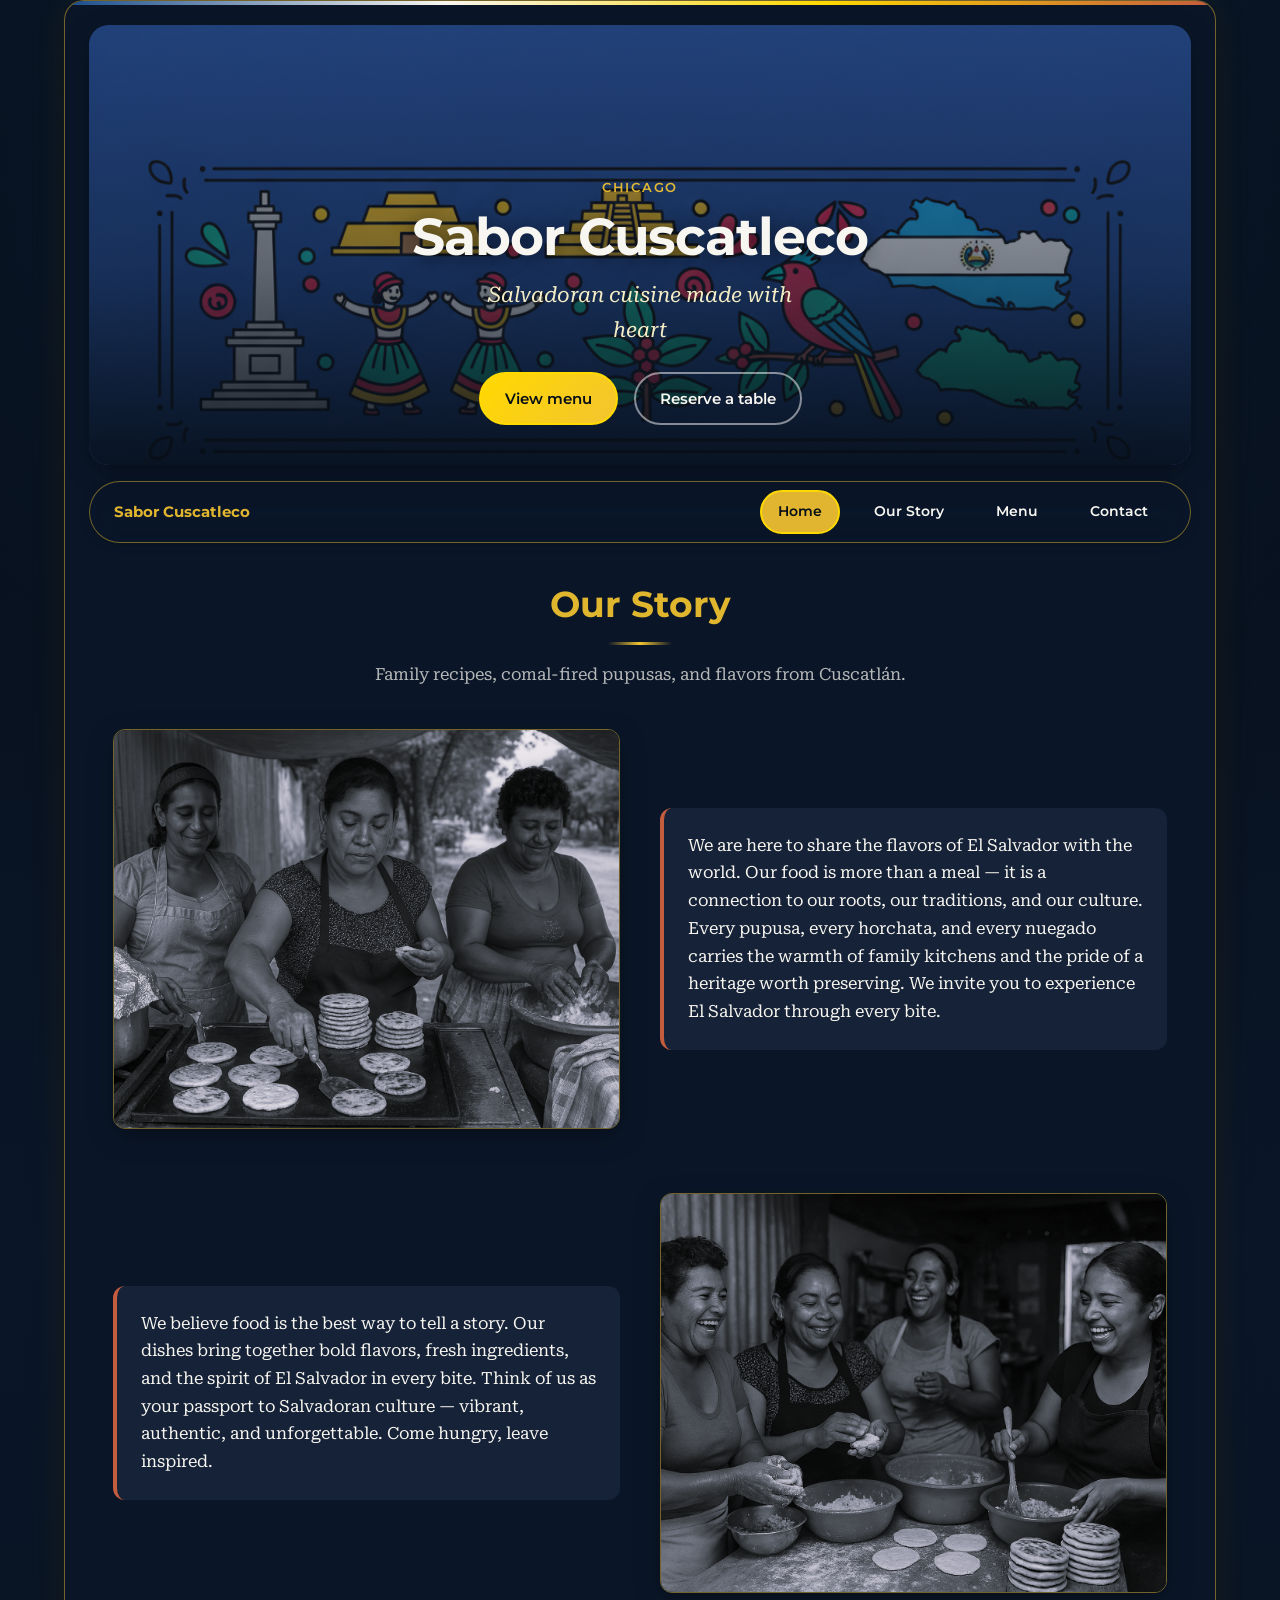
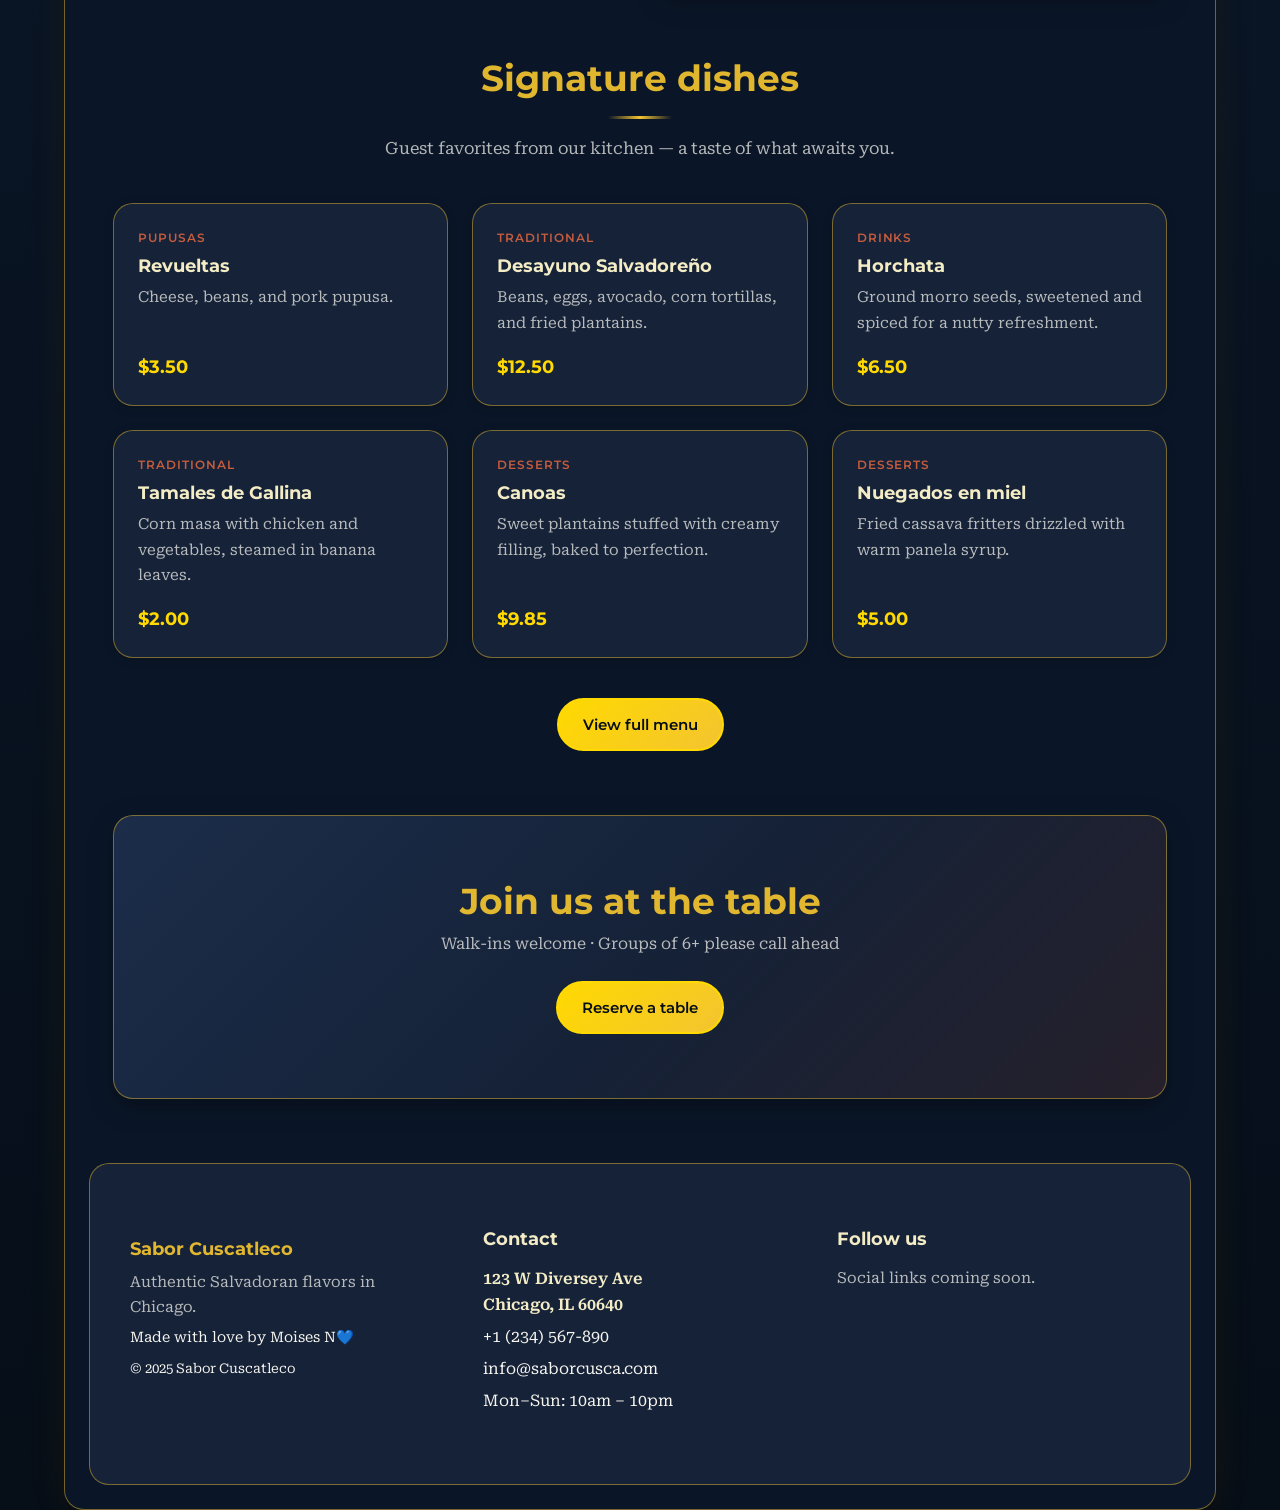
==== commit d0ab1627: "menu page" ====
--- a/index.html
+++ b/index.html
@@ -35,18 +35,18 @@
           <div class="hero-overlay" aria-hidden="true"></div>
         </div>
         <div class="hero-content">
-          <p class="hero-eyebrow">Chicago · Lincoln Park</p>
+          <p class="hero-eyebrow">Chicago</p>
           <h1>Sabor Cuscatleco</h1>
           <p class="tagline">Salvadoran cuisine made with heart</p>
           <div class="hero-actions">
-            <a href="#menu" class="btn btn--primary">View menu</a>
+            <a href="menu.html" class="btn btn--primary">View menu</a>
             <a href="#contact" class="btn btn--outline">Reserve a table</a>
           </div>
         </div>
       </header>
 
       <nav class="site-nav" id="site-nav" aria-label="Primary">
-        <a href="#top" class="nav-brand">Sabor Cuscatleco</a>
+        <a href="index.html#top" class="nav-brand">Sabor Cuscatleco</a>
         <button
           type="button"
           class="nav-toggle"
@@ -59,7 +59,7 @@
         <ul class="nav-list" id="nav-menu">
           <li><a href="#top" class="nav-link">Home</a></li>
           <li><a href="#about-us" class="nav-link">Our Story</a></li>
-          <li><a href="#menu" class="nav-link">Menu</a></li>
+          <li><a href="menu.html" class="nav-link">Menu</a></li>
           <li><a href="#contact" class="nav-link">Contact</a></li>
         </ul>
       </nav>
@@ -118,313 +118,68 @@
           </div>
         </section>
 
-        <section id="menu" class="section" aria-labelledby="menu-heading">
+        <section id="featured" class="section featured" aria-labelledby="featured-heading">
           <header class="section-header">
-            <h2 id="menu-heading">Menu</h2>
+            <h2 id="featured-heading">Signature dishes</h2>
             <p class="section-lead">
-              From pupusas to horchata — explore our full Salvadoran table.
+              Guest favorites from our kitchen — a taste of what awaits you.
             </p>
           </header>
 
-          <nav class="menu-jump" aria-label="Menu categories">
-            <ul>
-              <li><a href="#pupusas">Pupusas</a></li>
-              <li><a href="#dishes">Dishes</a></li>
-              <li><a href="#desserts">Desserts</a></li>
-              <li><a href="#drinks">Drinks</a></li>
-            </ul>
-          </nav>
-
-          <section id="pupusas" class="menu-category" aria-labelledby="pupusas-heading">
-            <h3 id="pupusas-heading">Pupusas</h3>
-            <p class="menu-intro">
-              A handmade corn tortilla filled with savory goodness. Pupusas are
-              El Salvador’s most beloved dish, stuffed with cheese, beans, pork,
-              or a mix of flavors, then cooked to golden perfection on a
-              griddle. Served with curtido (a tangy cabbage slaw) and tomato
-              sauce, they are the perfect comfort food and the heart of
-              Salvadoran cuisine.
-            </p>
-            <dl class="menu-list">
-              <div class="menu-item">
-                <dt>
-                  <span class="menu-item-name">Queso</span>
-                  <span class="price">$2.00</span>
-                </dt>
-                <dd>Cheese pupusa</dd>
-              </div>
-              <div class="menu-item">
-                <dt>
-                  <span class="menu-item-name">Queso con Loroco</span>
-                  <span class="price">$3.50</span>
-                </dt>
-                <dd>
-                  Cheese-filled corn tortillas blended with loroco, a fragrant
-                  Salvadoran flower bud.
-                </dd>
-              </div>
-              <div class="menu-item">
-                <dt>
-                  <span class="menu-item-name">Frijol con Queso</span>
-                  <span class="price">$2.50</span>
-                </dt>
-                <dd>Cheese with beans pupusa</dd>
-              </div>
-              <div class="menu-item">
-                <dt>
-                  <span class="menu-item-name">Revueltas</span>
-                  <span class="price">$3.50</span>
-                </dt>
-                <dd>Cheese, beans, and pork pupusa</dd>
-              </div>
-              <div class="menu-item">
-                <dt>
-                  <span class="menu-item-name">Pollo con Queso</span>
-                  <span class="price">$2.00</span>
-                </dt>
-                <dd>Chicken with cheese pupusa</dd>
-              </div>
-            </dl>
-          </section>
-
-          <section id="dishes" class="menu-category" aria-labelledby="dishes-heading">
-            <h3 id="dishes-heading">Traditional Dishes</h3>
-            <p class="menu-intro">
-              A taste of El Salvador’s most beloved meals, prepared with
-              authentic flavors and family tradition.
-            </p>
-            <dl class="menu-list">
-              <div class="menu-item">
-                <dt>
-                  <span class="menu-item-name">Tamales Pisques</span>
-                  <span class="price">$2.00</span>
-                </dt>
-                <dd>
-                  Soft corn tamales stuffed with refried beans and wrapped in
-                  banana leaves.
-                </dd>
-              </div>
-              <div class="menu-item">
-                <dt>
-                  <span class="menu-item-name">Tamales de Gallina</span>
-                  <span class="price">$2.00</span>
-                </dt>
-                <dd>
-                  Corn masa filled with chicken and vegetables, wrapped and
-                  steamed in banana leaves.
-                </dd>
-              </div>
-              <div class="menu-item">
-                <dt>
-                  <span class="menu-item-name">Sopa de Patas</span>
-                  <span class="price">$12.00</span>
-                </dt>
-                <dd>
-                  A hearty Salvadoran soup made with cow’s feet, tripe,
-                  vegetables, and herbs, simmered into a traditional broth.
-                </dd>
-              </div>
-              <div class="menu-item">
-                <dt>
-                  <span class="menu-item-name">Sopa de Mariscos</span>
-                  <span class="price">$15.00</span>
-                </dt>
-                <dd>
-                  A rich Salvadoran seafood stew made with shrimp, fish, clams,
-                  and crab simmered in a flavorful tomato and coconut milk
-                  broth.
-                </dd>
-              </div>
-              <div class="menu-item">
-                <dt>
-                  <span class="menu-item-name">Yuca Frita</span>
-                  <span class="price">$11.50</span>
-                </dt>
-                <dd>
-                  Crispy fried yuca served with tangy cabbage slaw for a classic
-                  Salvadoran bite.
-                </dd>
-              </div>
-              <div class="menu-item">
-                <dt>
-                  <span class="menu-item-name">Desayuno Salvadoreño</span>
-                  <span class="price">$12.50</span>
-                </dt>
-                <dd>
-                  A traditional Salvadoran breakfast served with beans, eggs,
-                  avocado, corn tortillas, and fried plantains.
-                </dd>
-              </div>
-            </dl>
-          </section>
-
-          <section id="desserts" class="menu-category" aria-labelledby="desserts-heading">
-            <h3 id="desserts-heading">Desserts</h3>
-            <p class="menu-intro">
-              Sweet classics made to share, each one carrying the warmth of our
-              culture in every bite.
-            </p>
-            <dl class="menu-list">
-              <div class="menu-item">
-                <dt>
-                  <span class="menu-item-name">Nuegados en miel</span>
-                  <span class="price">$5.00</span>
-                </dt>
-                <dd>
-                  Sweet fried cassava fritters drizzled with warm panela syrup.
-                </dd>
-              </div>
-              <div class="menu-item">
-                <dt>
-                  <span class="menu-item-name">Plátanos en miel</span>
-                  <span class="price">$4.85</span>
-                </dt>
-                <dd>
-                  Ripe plantains simmered in panela syrup for a soft, sweet
-                  treat.
-                </dd>
-              </div>
-              <div class="menu-item">
-                <dt>
-                  <span class="menu-item-name">Torrejas</span>
-                  <span class="price">$8.50</span>
-                </dt>
-                <dd>
-                  Golden fried bread soaked in spiced syrup, a Salvadoran holiday
-                  favorite.
-                </dd>
-              </div>
-              <div class="menu-item">
-                <dt>
-                  <span class="menu-item-name">Canoas</span>
-                  <span class="price">$9.85</span>
-                </dt>
-                <dd>
-                  Sweet plantains stuffed with creamy filling and baked to
-                  perfection.
-                </dd>
-              </div>
-              <div class="menu-item">
-                <dt>
-                  <span class="menu-item-name">Churros</span>
-                  <span class="price">$10.00</span>
-                </dt>
-                <dd>
-                  Crispy fried dough sticks rolled in sugar, served
-                  Salvadoran-style.
-                </dd>
-              </div>
-            </dl>
-          </section>
-
-          <section id="drinks" class="menu-category" aria-labelledby="drinks-heading">
-            <h3 id="drinks-heading">Drinks</h3>
-            <p class="menu-intro">
-              Refreshing and traditional beverages that bring the flavors of El
-              Salvador to your table.
-            </p>
-
-            <div class="drinks-grid">
-            <section id="non-alc" class="menu-subcategory" aria-labelledby="non-alc-heading">
-              <h4 id="non-alc-heading">Non-alcoholic</h4>
-              <dl class="menu-list">
-                <div class="menu-item">
-                  <dt>
-                    <span class="menu-item-name">Kolashampan</span>
-                    <span class="price">$5.00</span>
-                  </dt>
-                  <dd>
-                    El Salvador’s iconic soda with a smooth, sweet, and bubbly
-                    taste.
-                  </dd>
-                </div>
-                <div class="menu-item">
-                  <dt>
-                    <span class="menu-item-name">Crema soda</span>
-                    <span class="price">$5.00</span>
-                  </dt>
-                  <dd>Classic creamy soda with a sweet and refreshing flavor.</dd>
-                </div>
-                <div class="menu-item">
-                  <dt>
-                    <span class="menu-item-name">Horchata</span>
-                    <span class="price">$6.50</span>
-                  </dt>
-                  <dd>
-                    A traditional Salvadoran drink made from ground morro seeds,
-                    sweetened and spiced for a nutty, refreshing taste.
-                  </dd>
-                </div>
-                <div class="menu-item">
-                  <dt>
-                    <span class="menu-item-name">Atol de elote</span>
-                    <span class="price">$5.00</span>
-                  </dt>
-                  <dd>
-                    Warm, comforting corn-based drink with a naturally sweet and
-                    creamy flavor.
-                  </dd>
-                </div>
-                <div class="menu-item">
-                  <dt>
-                    <span class="menu-item-name">Fresco de ensalada</span>
-                    <span class="price">$8.50</span>
-                  </dt>
-                  <dd>
-                    A colorful fruit punch with chopped tropical fruits in every
-                    sip.
-                  </dd>
-                </div>
-                <div class="menu-item">
-                  <dt>
-                    <span class="menu-item-name">Café salvadoreño</span>
-                    <span class="price">$6.50</span>
-                  </dt>
-                  <dd>
-                    Rich, smooth coffee grown in the highlands of El Salvador.
-                  </dd>
-                </div>
-                <div class="menu-item">
-                  <dt>
-                    <span class="menu-item-name">Chocolate salvadoreño</span>
-                    <span class="price">$7.50</span>
-                  </dt>
-                  <dd>
-                    Traditional hot chocolate made with cacao and spices, full of
-                    authentic flavor.
-                  </dd>
-                </div>
-              </dl>
-            </section>
-
-            <section id="alc" class="menu-subcategory" aria-labelledby="alc-heading">
-              <h4 id="alc-heading">Alcoholic</h4>
-              <p class="menu-intro">
-                Locally brewed lagers with crisp, refreshing flavors, perfect for
-                pairing with our traditional dishes. Each beer is <strong>$8.00</strong>.
-              </p>
-              <dl class="menu-list">
-                <div class="menu-item">
-                  <dt><span class="menu-item-name">Pilsener</span></dt>
-                  <dd>Light, crisp, and refreshing lager.</dd>
-                </div>
-                <div class="menu-item">
-                  <dt><span class="menu-item-name">Regia</span></dt>
-                  <dd>Smooth Salvadoran lager with subtle malt notes.</dd>
-                </div>
-                <div class="menu-item">
-                  <dt><span class="menu-item-name">Golden</span></dt>
-                  <dd>Mild and easy-drinking beer with a clean finish.</dd>
-                </div>
-                <div class="menu-item">
-                  <dt><span class="menu-item-name">Suprema</span></dt>
-                  <dd>Richer flavor with a slightly stronger body.</dd>
-                </div>
-              </dl>
-            </section>
-            </div>
-          </section>
+          <ul class="featured-grid">
+            <li class="featured-card">
+              <span class="featured-category">Pupusas</span>
+              <h3 class="featured-name">Revueltas</h3>
+              <p class="featured-desc">Cheese, beans, and pork pupusa.</p>
+              <p class="featured-price">$3.50</p>
+            </li>
+            <li class="featured-card">
+              <span class="featured-category">Traditional</span>
+              <h3 class="featured-name">Desayuno Salvadoreño</h3>
+              <p class="featured-desc">
+                Beans, eggs, avocado, corn tortillas, and fried plantains.
+              </p>
+              <p class="featured-price">$12.50</p>
+            </li>
+            <li class="featured-card">
+              <span class="featured-category">Drinks</span>
+              <h3 class="featured-name">Horchata</h3>
+              <p class="featured-desc">
+                Ground morro seeds, sweetened and spiced for a nutty refreshment.
+              </p>
+              <p class="featured-price">$6.50</p>
+            </li>
+            <li class="featured-card">
+              <span class="featured-category">Traditional</span>
+              <h3 class="featured-name">Tamales de Gallina</h3>
+              <p class="featured-desc">
+                Corn masa with chicken and vegetables, steamed in banana leaves.
+              </p>
+              <p class="featured-price">$2.00</p>
+            </li>
+            <li class="featured-card">
+              <span class="featured-category">Desserts</span>
+              <h3 class="featured-name">Canoas</h3>
+              <p class="featured-desc">
+                Sweet plantains stuffed with creamy filling, baked to perfection.
+              </p>
+              <p class="featured-price">$9.85</p>
+            </li>
+            <li class="featured-card">
+              <span class="featured-category">Desserts</span>
+              <h3 class="featured-name">Nuegados en miel</h3>
+              <p class="featured-desc">
+                Fried cassava fritters drizzled with warm panela syrup.
+              </p>
+              <p class="featured-price">$5.00</p>
+            </li>
+          </ul>
+
+          <p class="featured-cta">
+            <a href="menu.html" class="btn btn--primary">View full menu</a>
+          </p>
         </section>
+
 
         <section class="cta-band" aria-labelledby="cta-heading">
           <h2 id="cta-heading">Join us at the table</h2>
--- a/styles.css
+++ b/styles.css
@@ -446,7 +446,8 @@
   border-color: var(--color-border);
 }
 
-.nav-link.is-active {
+.nav-link.is-active,
+.nav-link--current {
   color: var(--color-bg-deep);
   background: var(--color-accent-muted);
   border-color: var(--color-accent-bright);
@@ -550,6 +551,7 @@
   scroll-margin-top: calc(var(--nav-height) + 1.5rem);
 }
 
+.menu-category > h2,
 .menu-category > h3 {
   margin-top: 0;
   padding-bottom: var(--space-sm);
@@ -826,6 +828,118 @@
   }
 }
 
+/* ===== Page header (menu page) ===== */
+.page-header {
+  text-align: center;
+  padding: var(--space-lg) var(--space-md) var(--space-md);
+}
+
+.page-header-eyebrow {
+  margin: 0 0 var(--space-sm);
+  font-size: 0.9rem;
+}
+
+.page-header-eyebrow a {
+  color: var(--color-muted);
+  text-decoration: none;
+  font-family: var(--font-heading);
+  font-weight: 600;
+}
+
+.page-header-eyebrow a:hover {
+  color: var(--color-accent);
+}
+
+.page-header h1 {
+  margin: 0 0 var(--space-xs);
+  color: var(--color-accent-muted);
+}
+
+.page-header-lead {
+  margin: 0 auto;
+  max-width: 40ch;
+  color: var(--color-muted);
+}
+
+.menu-page {
+  padding-top: 0;
+}
+
+/* ===== Featured / signature dishes (home) ===== */
+.featured-grid {
+  list-style: none;
+  margin: 0;
+  padding: 0;
+  display: grid;
+  grid-template-columns: repeat(auto-fill, minmax(16rem, 1fr));
+  gap: var(--space-md);
+}
+
+.featured-card {
+  display: flex;
+  flex-direction: column;
+  padding: var(--space-md);
+  background: var(--color-surface);
+  border: 1px solid var(--color-border);
+  border-radius: var(--radius-lg);
+  box-shadow: var(--shadow-sm);
+  transition: border-color 0.2s, transform 0.15s;
+}
+
+.featured-card:hover {
+  border-color: var(--color-accent-bright);
+  transform: translateY(-2px);
+}
+
+.featured-category {
+  font-family: var(--font-heading);
+  font-size: 0.75rem;
+  font-weight: 600;
+  letter-spacing: 0.08em;
+  text-transform: uppercase;
+  color: var(--color-terracotta);
+  margin-bottom: var(--space-xs);
+}
+
+.featured-name {
+  margin: 0 0 var(--space-xs);
+  font-family: var(--font-heading);
+  font-size: 1.15rem;
+  color: var(--color-cream);
+}
+
+.featured-desc {
+  margin: 0;
+  flex: 1;
+  font-size: 0.95rem;
+  color: var(--color-muted);
+}
+
+.featured-price {
+  margin: var(--space-sm) 0 0;
+  font-family: var(--font-heading);
+  font-weight: 700;
+  font-size: 1.1rem;
+  color: var(--color-accent-bright);
+}
+
+.featured-cta {
+  text-align: center;
+  margin: var(--space-lg) 0 0;
+}
+
+.visually-hidden {
+  position: absolute;
+  width: 1px;
+  height: 1px;
+  padding: 0;
+  margin: -1px;
+  overflow: hidden;
+  clip: rect(0, 0, 0, 0);
+  white-space: nowrap;
+  border: 0;
+}
+
 @media (prefers-reduced-motion: reduce) {
   html {
     scroll-behavior: auto;
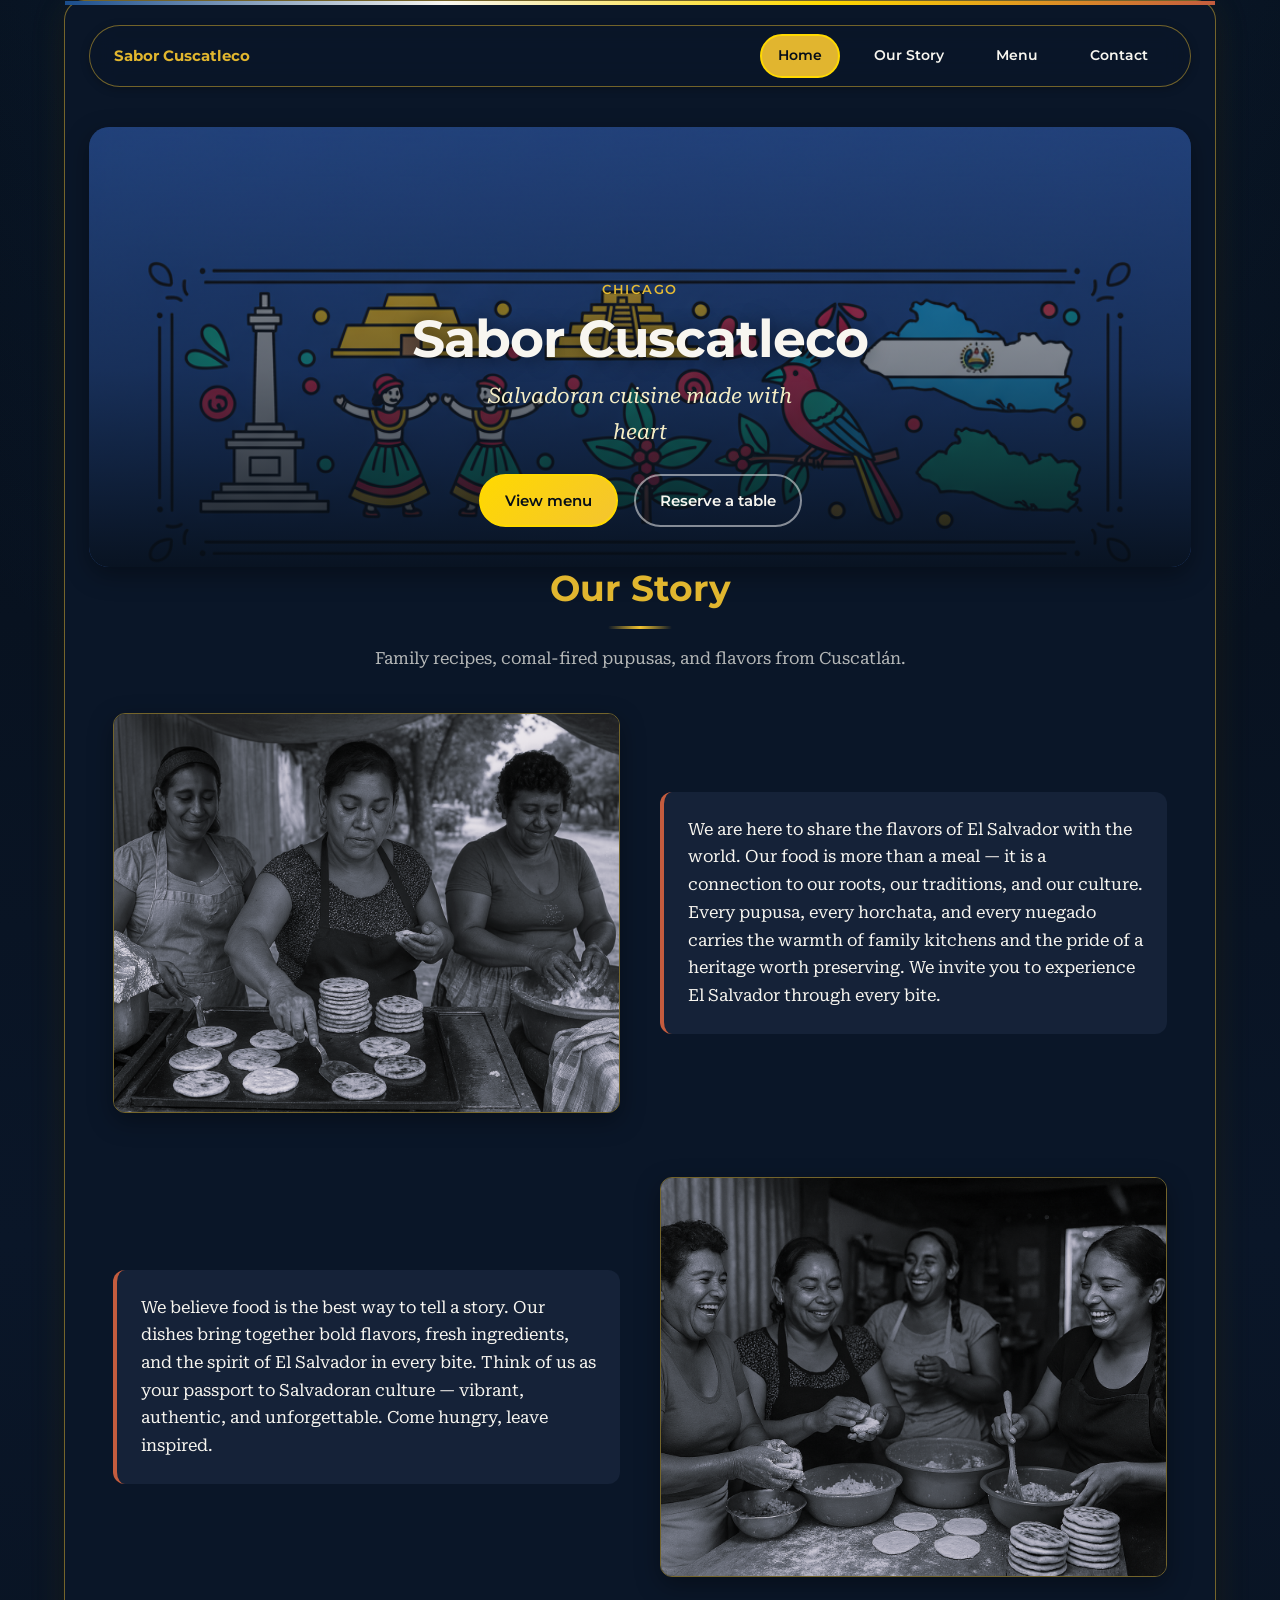
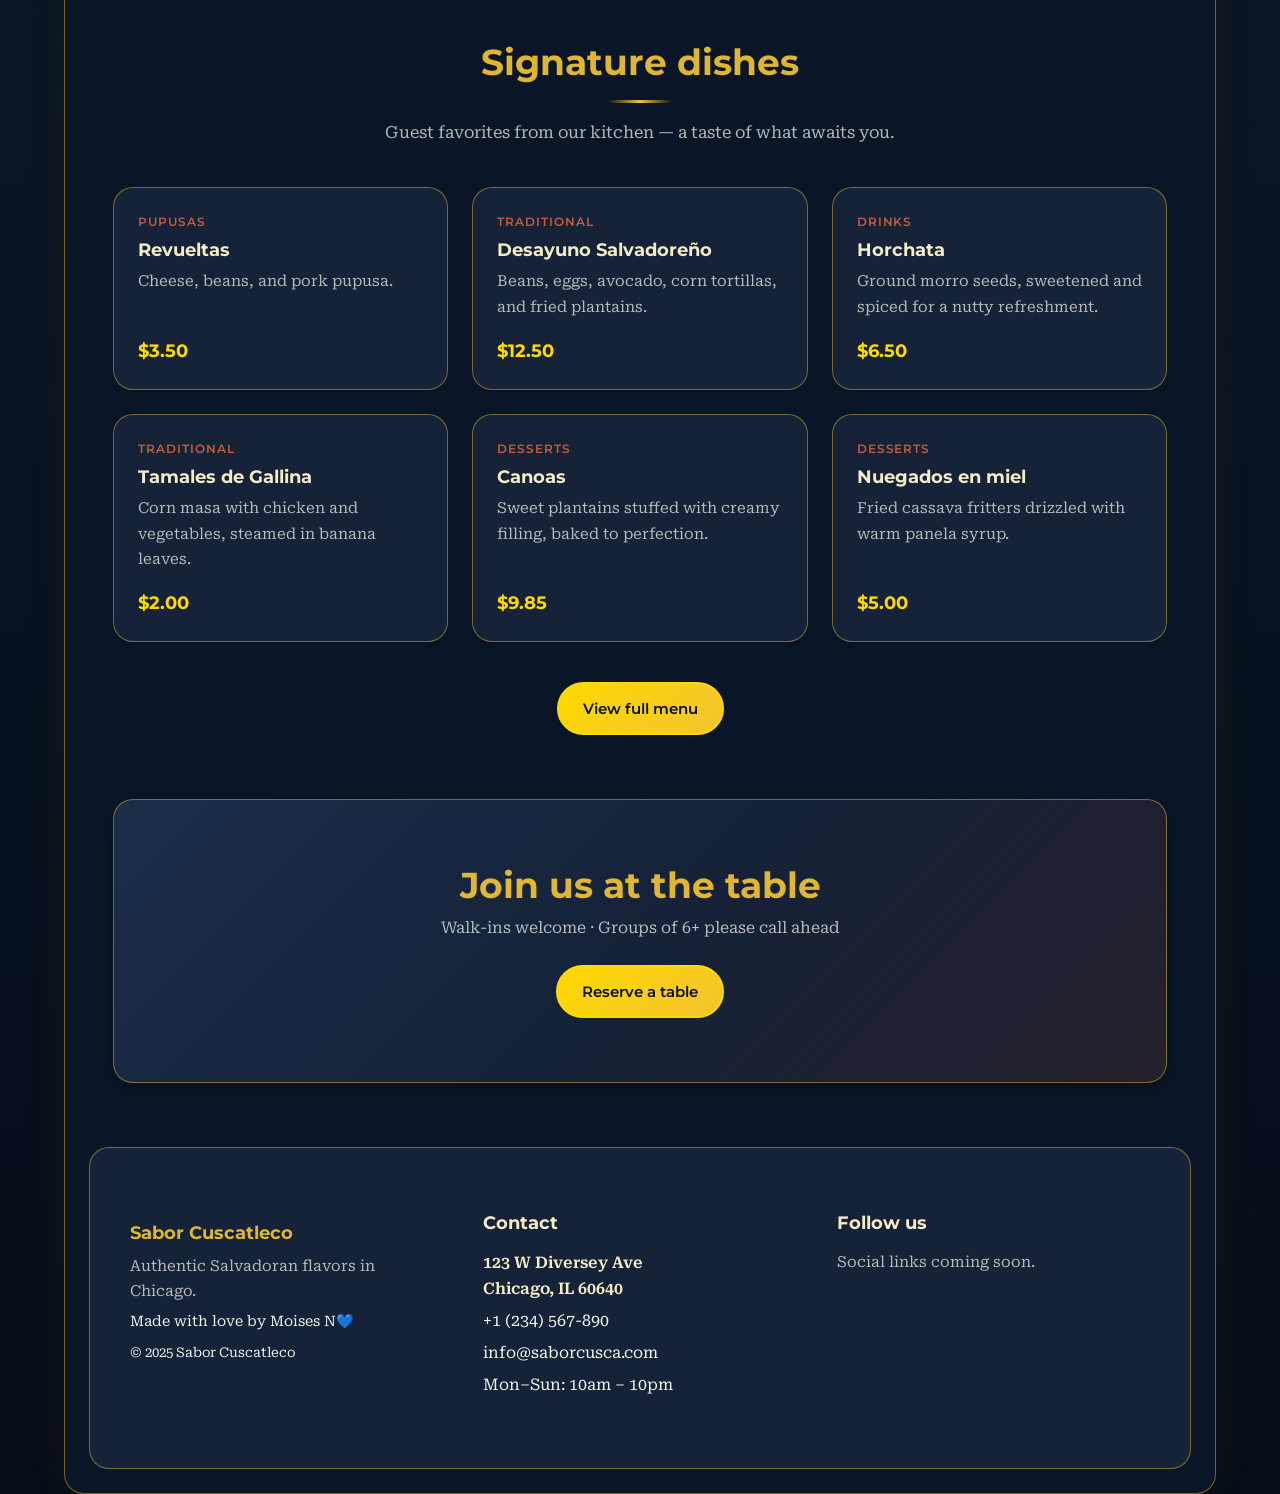
==== commit 536511f6: "navbar sticky position" ====
--- a/index.html
+++ b/index.html
@@ -21,31 +21,8 @@
   </head>
   <body>
     <a class="skip-link" href="#main-content">Skip to main content</a>
-    <div class="page">
-      <header id="top" class="hero">
-        <div class="hero-media">
-          <img
-            src="images/motif.png"
-            alt=""
-            class="hero-image"
-            width="1200"
-            height="480"
-            decoding="async"
-          />
-          <div class="hero-overlay" aria-hidden="true"></div>
-        </div>
-        <div class="hero-content">
-          <p class="hero-eyebrow">Chicago</p>
-          <h1>Sabor Cuscatleco</h1>
-          <p class="tagline">Salvadoran cuisine made with heart</p>
-          <div class="hero-actions">
-            <a href="menu.html" class="btn btn--primary">View menu</a>
-            <a href="#contact" class="btn btn--outline">Reserve a table</a>
-          </div>
-        </div>
-      </header>
-
-      <nav class="site-nav" id="site-nav" aria-label="Primary">
+    <div class="page page--home">
+      <nav class="site-nav site-nav--sticky" id="site-nav" aria-label="Primary">
         <a href="index.html#top" class="nav-brand">Sabor Cuscatleco</a>
         <button
           type="button"
@@ -63,6 +40,29 @@
           <li><a href="#contact" class="nav-link">Contact</a></li>
         </ul>
       </nav>
+
+      <header id="top" class="hero">
+        <div class="hero-media">
+          <img
+            src="images/motif.png"
+            alt=""
+            class="hero-image"
+            width="1200"
+            height="480"
+            decoding="async"
+          />
+          <div class="hero-overlay" aria-hidden="true"></div>
+        </div>
+        <div class="hero-content">
+          <p class="hero-eyebrow">Chicago</p>
+          <h1>Sabor Cuscatleco</h1>
+          <p class="tagline">Salvadoran cuisine made with heart</p>
+          <div class="hero-actions">
+            <a href="menu.html" class="btn btn--primary">View menu</a>
+            <a href="#contact" class="btn btn--outline">Reserve a table</a>
+          </div>
+        </div>
+      </header>
       <main id="main-content">
         <section
           id="about-us"
--- a/styles.css
+++ b/styles.css
@@ -33,6 +33,10 @@
 
   --max-content: 72rem;
   --nav-height: 3.75rem;
+  --menu-jump-height: 3.25rem;
+  --sticky-nav-top: 0px;
+  --sticky-menu-jump-top: calc(var(--nav-height) + 0.5rem);
+  --sticky-scroll-offset: calc(var(--nav-height) + var(--menu-jump-height) + 1.25rem);
   --line-height-body: 1.65;
 
   --shadow-sm: 0 2px 8px rgba(0, 0, 0, 0.25);
@@ -54,6 +58,10 @@
 html {
   scroll-behavior: smooth;
   scroll-padding-top: calc(var(--nav-height) + 1rem);
+}
+
+html:has(.menu-jump--sticky) {
+  scroll-padding-top: var(--sticky-scroll-offset);
 }
 
 body,
@@ -83,7 +91,7 @@
   background: var(--color-bg);
   box-shadow: var(--shadow-glow), var(--shadow-md);
   position: relative;
-  overflow: hidden;
+  overflow-x: clip;
 }
 
 .page::before {
@@ -329,9 +337,6 @@
 
 /* ===== Site navigation ===== */
 .site-nav {
-  position: sticky;
-  top: 0;
-  z-index: 1000;
   display: flex;
   flex-wrap: wrap;
   align-items: center;
@@ -348,6 +353,21 @@
   box-shadow: var(--shadow-sm);
 }
 
+.site-nav--sticky {
+  position: sticky;
+  top: var(--sticky-nav-top);
+  z-index: 1000;
+}
+
+.page--home .site-nav--sticky,
+.page--menu .site-nav--sticky {
+  margin-top: 0;
+}
+
+.page--menu .site-nav--sticky {
+  margin-bottom: var(--space-md);
+}
+
 .nav-brand {
   font-family: var(--font-heading);
   font-weight: 700;
@@ -511,6 +531,16 @@
   -webkit-overflow-scrolling: touch;
 }
 
+.menu-jump--sticky {
+  position: sticky;
+  top: var(--sticky-menu-jump-top);
+  z-index: 900;
+  background: rgba(21, 34, 56, 0.95);
+  backdrop-filter: blur(12px);
+  -webkit-backdrop-filter: blur(12px);
+  box-shadow: var(--shadow-sm);
+}
+
 .menu-jump ul {
   list-style: none;
   margin: 0;
@@ -548,7 +578,7 @@
   border: 1px solid var(--color-border);
   border-radius: var(--radius-lg);
   box-shadow: var(--shadow-sm);
-  scroll-margin-top: calc(var(--nav-height) + 1.5rem);
+  scroll-margin-top: var(--sticky-scroll-offset);
 }
 
 .menu-category > h2,
